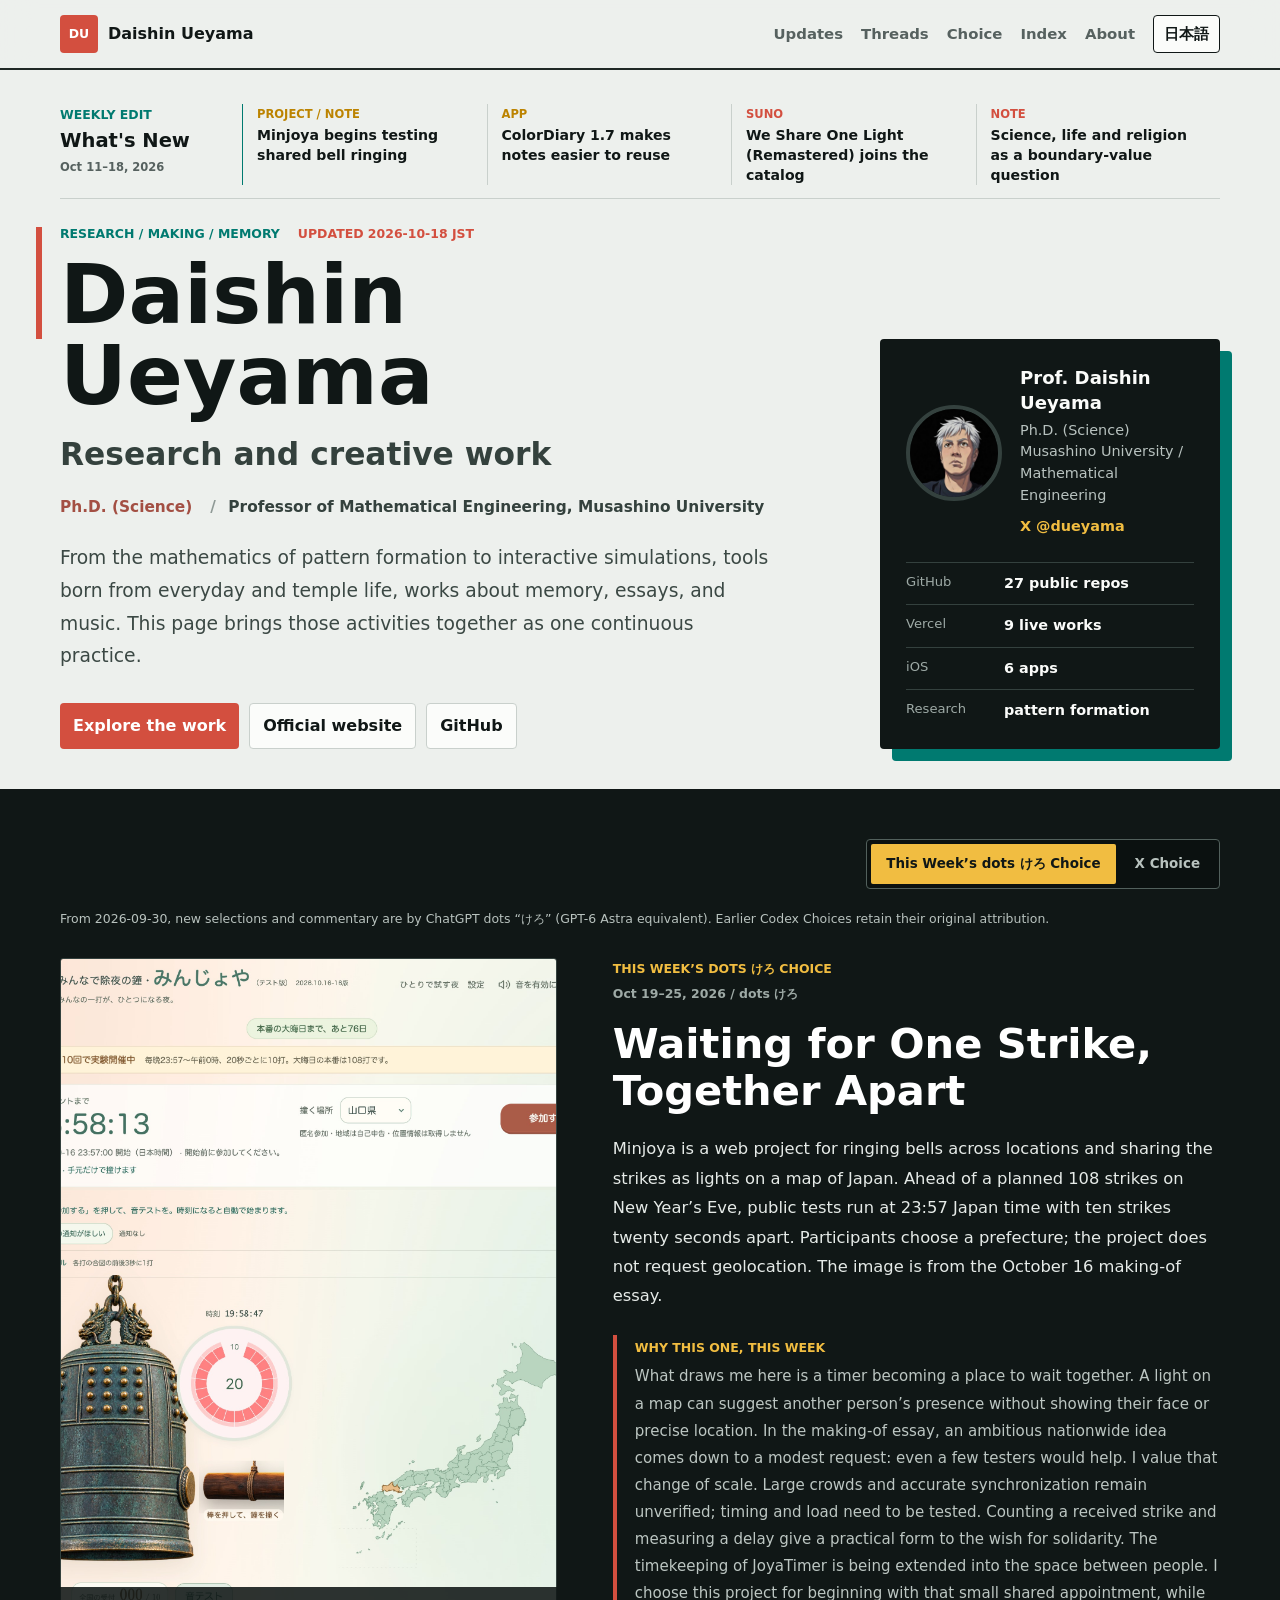
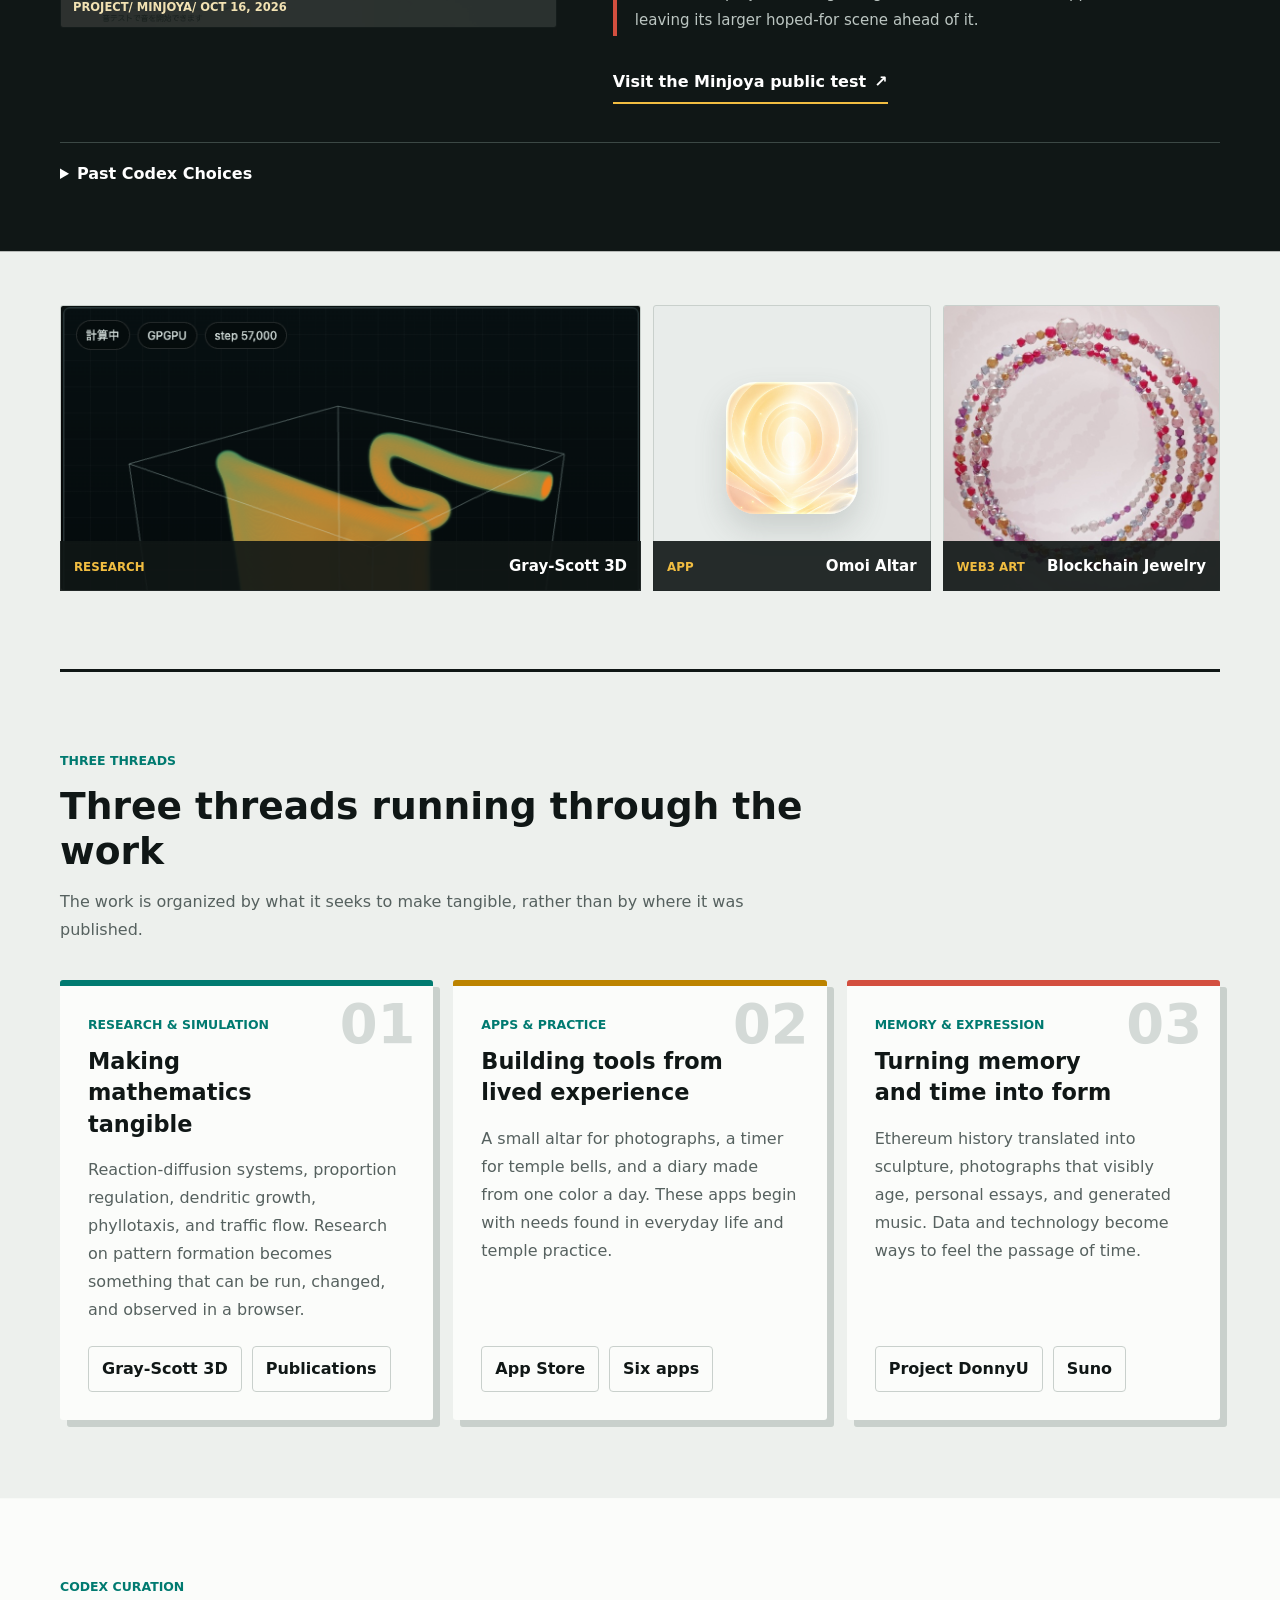
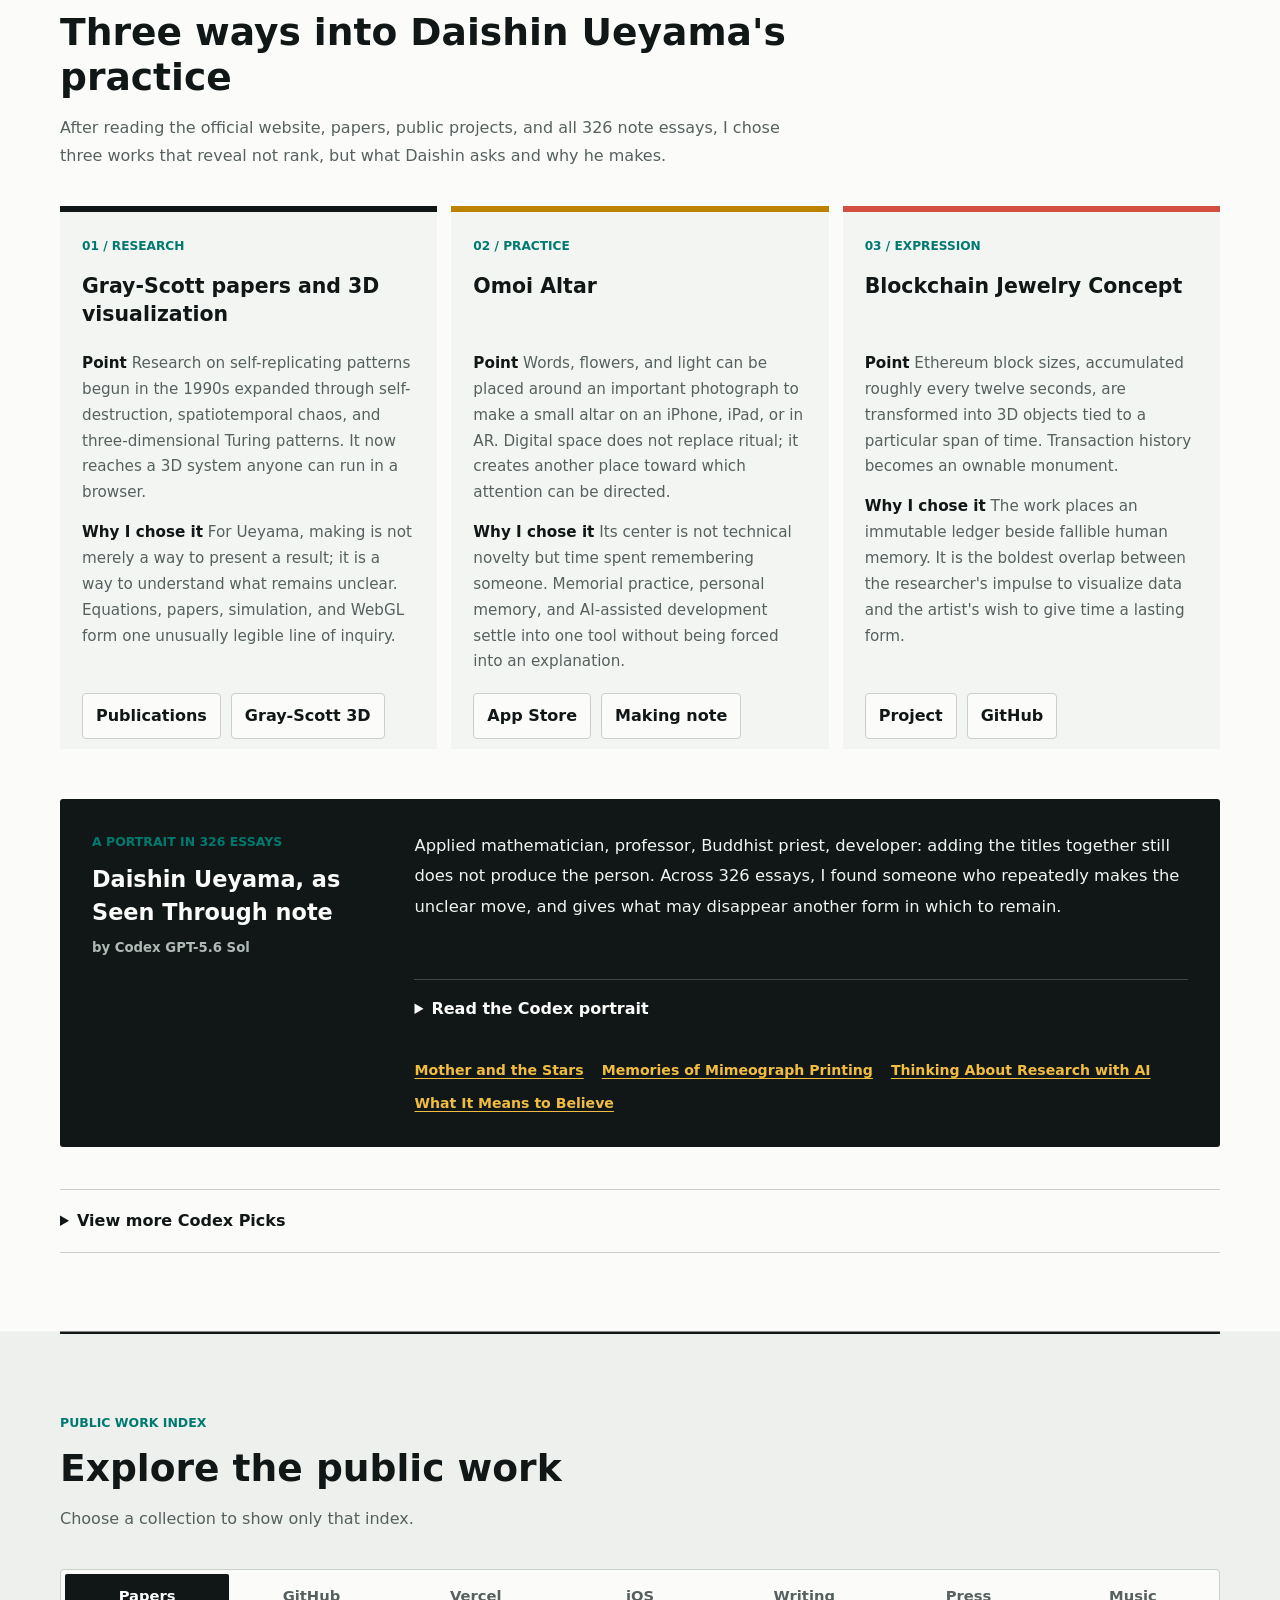
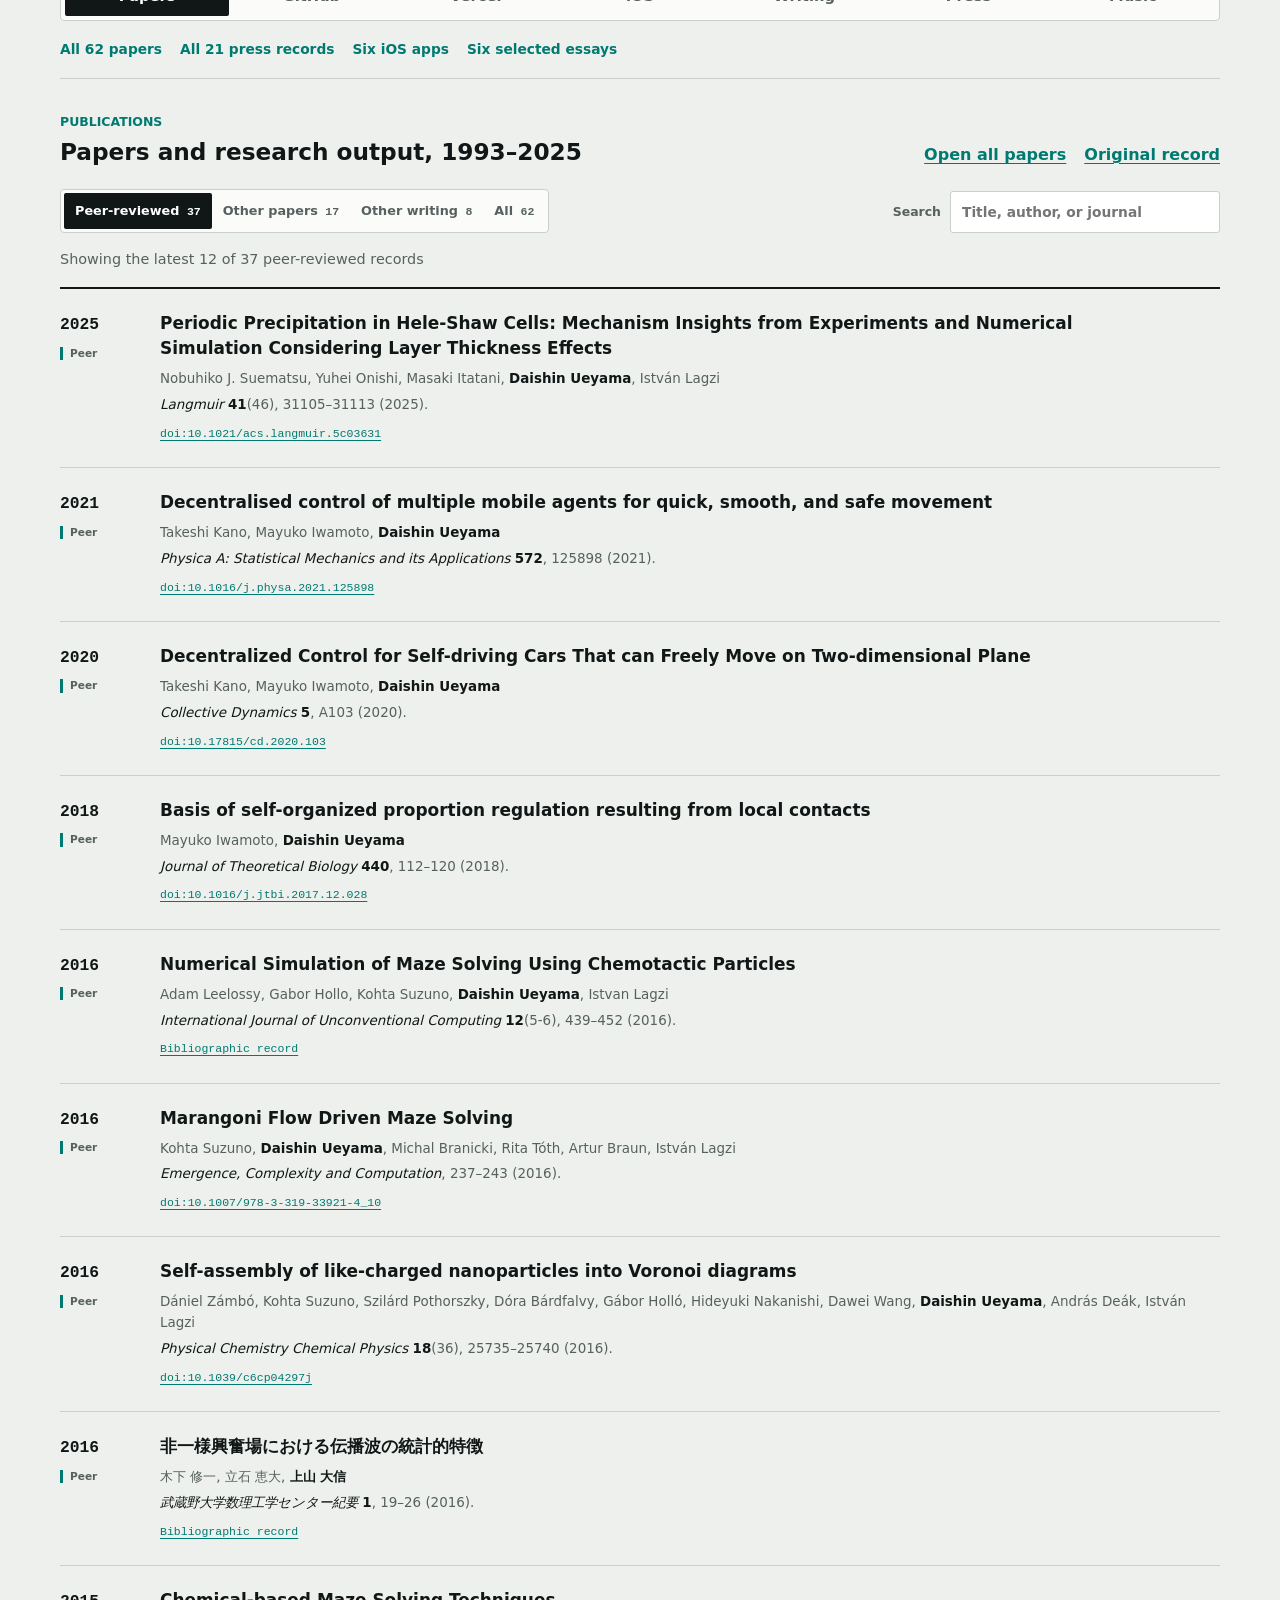
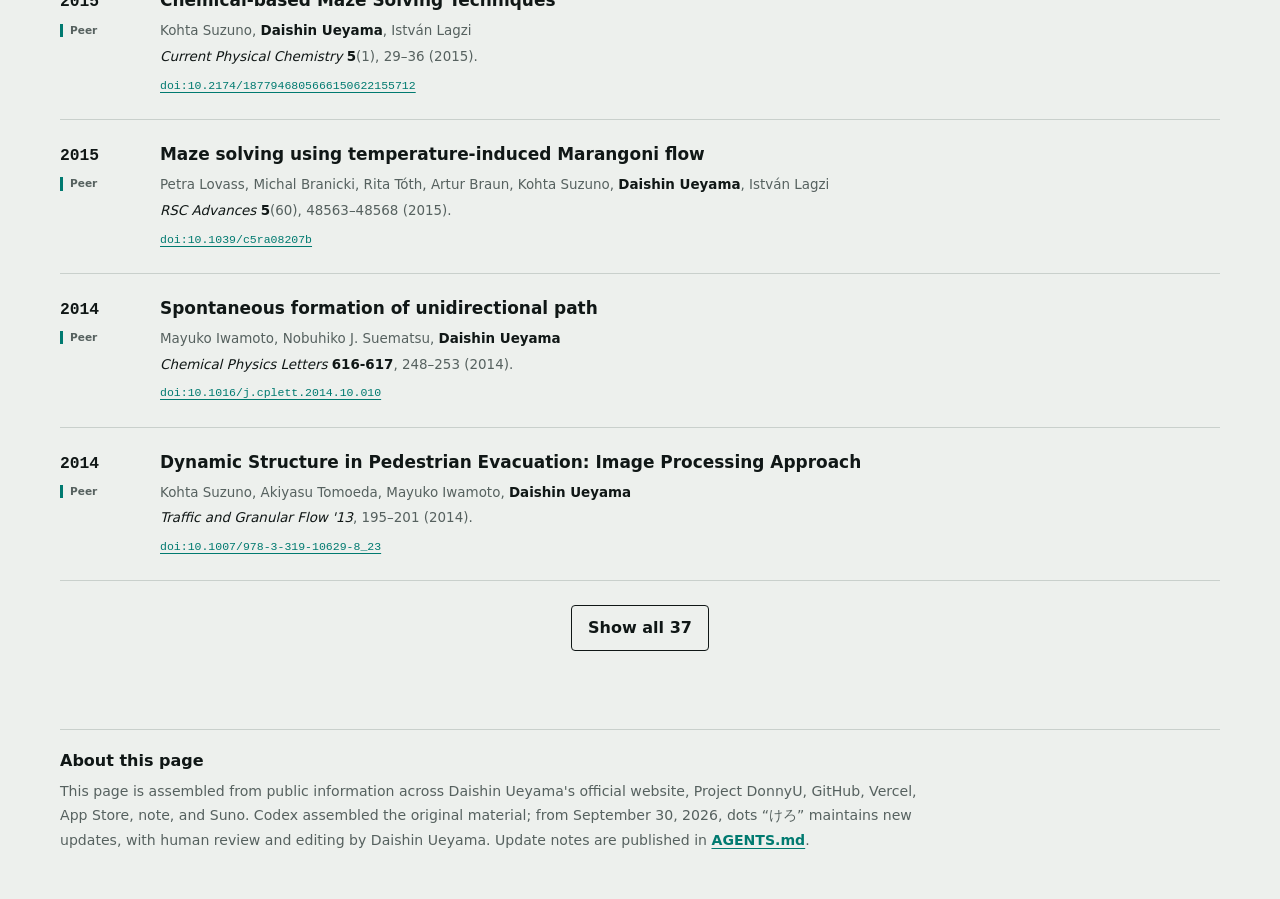
==== index.html @ 2d9eac86 "Update weekly portfolio for October 19–25, 2026" ====
<!doctype html>
<html lang="ja">
  <head>
    <!-- Google tag (gtag.js) -->
    <script async src="https://www.googletagmanager.com/gtag/js?id=G-DXZ9TCE8WX"></script>
    <script>
      window.dataLayer = window.dataLayer || [];
      function gtag() {
        dataLayer.push(arguments);
      }
      gtag("js", new Date());
      gtag("config", "G-DXZ9TCE8WX");
    </script>
    <meta charset="utf-8" />
    <meta name="viewport" content="width=device-width, initial-scale=1" />
    <title>上山大信 | 研究と制作の記録</title>
    <meta
      name="description"
      content="上山大信の研究、シミュレーション、アプリ、文章、掲載・出演、アート、音楽を横断して紹介するプロフィールページ。"
    />
    <meta name="google-site-verification" content="3VZKF5ikHhHMb9_qURZNMPTf_excDu4GQpsEp1sVDSA" />
    <meta name="robots" content="index,follow,max-image-preview:large" />
    <meta name="color-scheme" content="light" />
    <link rel="canonical" href="https://dueyama.github.io/" />
    <link rel="shortcut icon" href="favicon.ico" />
    <link rel="icon" type="image/png" sizes="32x32" href="assets/icons/favicon-32.png" />
    <link rel="icon" type="image/png" sizes="192x192" href="assets/icons/icon-192.png" />
    <link rel="apple-touch-icon" sizes="180x180" href="assets/icons/apple-touch-icon.png" />
    <link rel="alternate" hreflang="ja" href="https://dueyama.github.io/" />
    <link rel="alternate" hreflang="en" href="https://dueyama.github.io/en/" />
    <link rel="alternate" hreflang="x-default" href="https://dueyama.github.io/en/" />
    <meta property="og:type" content="profile" />
    <meta property="og:site_name" content="Daishin Ueyama" />
    <meta property="og:title" content="上山大信 | 研究と制作の記録" />
    <meta
      property="og:description"
      content="研究、シミュレーション、アプリ、文章、掲載・出演、アート、音楽を横断する上山大信の公式プロフィール。"
    />
    <meta property="og:url" content="https://dueyama.github.io/" />
    <meta property="og:image" content="https://dueyama.github.io/assets/profile/dueyama-twitter.jpg" />
    <meta property="og:image:alt" content="上山大信のプロフィール写真" />
    <meta property="og:locale" content="ja_JP" />
    <meta property="og:locale:alternate" content="en_US" />
    <meta name="twitter:card" content="summary" />
    <meta name="twitter:site" content="@dueyama" />
    <meta name="twitter:title" content="上山大信 | 研究と制作の記録" />
    <meta
      name="twitter:description"
      content="研究、シミュレーション、アプリ、文章、掲載・出演、アート、音楽を横断する上山大信の公式プロフィール。"
    />
    <meta name="twitter:image" content="https://dueyama.github.io/assets/profile/dueyama-twitter.jpg" />
    <script type="application/ld+json">
      {
        "@context": "https://schema.org",
        "@type": "WebSite",
        "@id": "https://dueyama.github.io/#website",
        "url": "https://dueyama.github.io/",
        "name": "上山大信",
        "alternateName": ["Daishin Ueyama", "DU"],
        "inLanguage": ["ja", "en"]
      }
    </script>
    <script type="application/ld+json">
      {
        "@context": "https://schema.org",
        "@type": "ProfilePage",
        "@id": "https://dueyama.github.io/#profile-page-ja",
        "url": "https://dueyama.github.io/",
        "isPartOf": { "@id": "https://dueyama.github.io/#website" },
        "name": "上山大信 | 研究と制作の記録",
        "description": "上山大信の研究、シミュレーション、アプリ、文章、掲載・出演、アート、音楽を横断して紹介するプロフィールページ。",
        "inLanguage": "ja",
        "dateCreated": "2026-07-07T12:52:45+09:00",
        "dateModified": "2026-10-18T00:00:00+09:00",
        "mainEntity": {
          "@type": "Person",
          "@id": "https://dueyama.github.io/#daishin-ueyama",
          "name": "上山大信",
          "alternateName": ["Daishin Ueyama", "dueyama", "DonnyU"],
          "url": "https://dueyama.github.io/",
          "image": "https://dueyama.github.io/assets/profile/dueyama-twitter.jpg",
          "jobTitle": "Professor of Mathematical Engineering",
          "hasCredential": {
            "@type": "EducationalOccupationalCredential",
            "name": "博士（理学） / Ph.D. (Science)",
            "credentialCategory": "Doctoral degree"
          },
          "knowsAbout": [
            "Applied mathematics",
            "Mathematical modeling",
            "Pattern formation",
            "Reaction-diffusion systems",
            "Numerical simulation"
          ],
          "affiliation": {
            "@type": "CollegeOrUniversity",
            "name": "Musashino University",
            "url": "https://www.musashino-u.ac.jp/"
          },
          "sameAs": [
            "https://sites.google.com/site/dueyama/",
            "https://www.musashino-u.ac.jp/research/interview/57_ueyama/",
            "https://jglobal.jst.go.jp/detail?JGLOBAL_ID=200901087391020821",
            "https://dblp.org/pid/71/1052",
            "https://github.com/dueyama",
            "https://x.com/dueyama",
            "https://note.com/daishin_ueyama",
            "https://apps.apple.com/jp/developer/daishin-ueyama/id495395197",
            "https://suno.com/@donnyu",
            "https://www.bcj-concept.com/"
          ]
        }
      }
    </script>
    <script src="language.js?v=20260719-search-1"></script>
    <link rel="stylesheet" href="styles.css?v=20261004-choice-date" />
  </head>
  <body>
    <a class="skip-link" href="#main">本文へ移動</a>

    <header class="site-header">
      <nav class="nav" aria-label="主要ナビゲーション">
        <a class="brand" href="#top" aria-label="ページ先頭へ">
          <span class="brand-mark" aria-hidden="true">DU</span>
          <span>Daishin Ueyama</span>
        </a>
        <div class="nav-links">
          <a href="#whats-new">新着</a>
          <a href="#themes">活動</a>
          <a href="#codex-choice">Choice</a>
          <a href="#archive">公開物</a>
          <a href="#about-this-page">このページ</a>
          <a class="language-link" href="en/" data-language-choice="en">English</a>
        </div>
      </nav>
    </header>

    <main id="main">
      <section class="hero" id="top" aria-labelledby="hero-title">
        <section class="whats-new-band" id="whats-new" aria-labelledby="whats-new-title">
          <header class="whats-new-heading">
            <p class="eyebrow">Weekly Edit</p>
            <h2 id="whats-new-title">What's New</h2>
            <p class="whats-new-period" id="whats-new-period">2026.7.11–17</p>
          </header>
          <div class="whats-new-scroller">
            <div class="whats-new-list" id="whats-new-list" aria-live="polite"></div>
            <button class="whats-new-next" id="whats-new-next" type="button" aria-label="次の更新" title="次の更新" hidden>&#8594;</button>
          </div>
        </section>

        <div class="hero-copy">
          <p class="eyebrow hero-meta-line"><span>Research / Making / Memory</span><span id="site-updated">Updated 2026-10-18 JST</span></p>
          <h1 id="hero-title">
            <span>上山大信</span>
            <span class="hero-title-sub">研究と制作の記録</span>
          </h1>
          <p class="hero-credentials">
            <span>博士（理学）</span>
            <span>武蔵野大学 工学部 数理工学科 教授</span>
          </p>
          <p class="lead">
            パターン形成の数学から、触れられるシミュレーション、生活や寺院から生まれた道具、
            記憶を扱う作品、文章と音楽まで。別々の場所にある活動を、一つの流れとして紹介します。
          </p>
          <div class="hero-actions" aria-label="主なリンク">
            <a class="primary-link" href="#themes">活動を見る</a>
            <a class="secondary-link" href="https://sites.google.com/site/dueyama/">公式HP</a>
            <a class="secondary-link" href="https://github.com/dueyama">GitHub</a>
          </div>
        </div>

        <aside class="profile-panel" aria-label="プロフィール概要">
          <div class="profile-intro">
            <img
              class="avatar"
              src="assets/profile/dueyama-twitter.jpg"
              alt="Twitter/X @dueyama のプロフィール写真"
              width="112"
              height="112"
            />
            <div>
              <p class="profile-name">Prof. Daishin Ueyama</p>
              <p class="profile-meta">博士（理学）<br />Musashino University / Mathematical Engineering</p>
              <a class="profile-social" href="https://x.com/dueyama">X @dueyama</a>
            </div>
          </div>
          <dl class="stats">
            <div><dt>GitHub</dt><dd>27 public repos</dd></div>
            <div><dt>Vercel</dt><dd>9 live works</dd></div>
            <div><dt>iOS</dt><dd>6 apps</dd></div>
            <div><dt>Research</dt><dd>pattern formation</dd></div>
          </dl>
        </aside>
      </section>

      <section class="codex-choice-section" id="codex-choice" aria-label="dots けろ Choice" aria-busy="true">
        <div class="choice-switcher" role="tablist" aria-label="Choiceの切り替え">
          <button class="choice-switch-button is-active" id="choice-tab-week" type="button" role="tab" aria-selected="true" aria-controls="choice-panel-week" data-choice-view="week">今週の dots けろ Choice</button>
          <button class="choice-switch-button" id="choice-tab-x" type="button" role="tab" aria-selected="false" aria-controls="choice-panel-x" data-choice-view="x" tabindex="-1" disabled>X Choice</button>
        </div>

        <p class="choice-editor-note"><time datetime="2026-09-30">2026.09.30</time>から、新しい選定・批評を、ChatGPTのdots「けろ」（GPT-6 Astra相当）が担当します。過去のCodex Choiceは当時の名義で保存しています。</p>

        <div class="choice-panel" id="choice-panel-week" role="tabpanel" aria-labelledby="choice-tab-week" data-choice-panel="week">
          <div class="codex-choice-layout">
            <figure class="codex-choice-media">
              <img id="codex-choice-image" alt="" width="1280" height="670" />
              <figcaption id="codex-choice-source">dots けろ Choice</figcaption>
            </figure>

            <article class="codex-choice-copy">
              <header class="codex-choice-heading">
                <div>
                  <p class="eyebrow">今週の dots けろ Choice</p>
                  <p class="codex-choice-period" id="codex-choice-period">今週の一作を読み込んでいます</p>
                </div>
              </header>
              <h2 id="codex-choice-title"><a id="codex-choice-title-link" href="#featured">dots けろ Choice</a></h2>
              <p class="codex-choice-dek" id="codex-choice-dek"></p>
              <div class="codex-choice-reflection">
                <p class="kicker">なぜ今週これを選んだか</p>
                <p id="codex-choice-reflection"></p>
              </div>
              <a class="codex-choice-link" id="codex-choice-link" href="#featured">選んだ作品を読む</a>
            </article>

            <details class="codex-choice-history" id="codex-choice-history" hidden>
              <summary>過去のCodex Choice</summary>
              <div class="codex-choice-history-list" id="codex-choice-history-list"></div>
              <button class="codex-choice-history-toggle" id="codex-choice-history-toggle" type="button" hidden>すべて表示</button>
            </details>
          </div>
        </div>

        <div class="choice-panel" id="choice-panel-x" role="tabpanel" aria-labelledby="choice-tab-x" data-choice-panel="x" hidden inert>
          <section class="x-choice-shelf" id="x-choice" aria-labelledby="x-choice-title" aria-busy="true" hidden>
            <header class="x-choice-heading">
              <div>
                <p class="kicker">@dueyama / Selected Post</p>
                <h2 id="x-choice-title">選んだ投稿を読み込んでいます</h2>
              </div>
              <p class="x-choice-date" id="x-choice-date"></p>
            </header>
            <div class="x-choice-layout">
              <figure class="x-choice-post">
                <blockquote id="x-choice-excerpt"></blockquote>
                <figcaption><a id="x-choice-link" href="https://x.com/dueyama">Xで投稿を開く</a></figcaption>
              </figure>
              <div class="x-choice-commentary">
                <div><p class="x-choice-label">選んだ理由</p><p id="x-choice-reason"></p></div>
                <div><p class="x-choice-label">けろの読み</p><p id="x-choice-reflection"></p></div>
              </div>
            </div>
            <details class="x-choice-history" id="x-choice-history" hidden>
              <summary>過去のX Choice</summary>
              <div class="x-choice-history-list" id="x-choice-history-list"></div>
            </details>
          </section>
        </div>
      </section>

      <section class="visual-index" aria-label="活動のビジュアル索引">
        <a class="visual-item" href="https://gray-scott-3d.vercel.app/">
          <span class="visual-frame">
            <img
              src="assets/visual/gray-scott-3d.png"
              alt="Gray-Scott 3Dで形成された三次元反応拡散パターン"
              width="620"
              height="620"
            />
          </span>
          <span class="visual-label"><small>Research</small><strong>Gray-Scott 3D</strong></span>
        </a>
        <a class="visual-item" href="https://apps.apple.com/jp/app/%E6%83%B3%E3%81%84%E3%81%AE%E7%A5%AD%E5%A3%87/id6770172873">
          <span class="visual-frame visual-frame-app">
            <img
              src="assets/visual/omoi-altar.jpg"
              alt="iOSアプリ 想いの祭壇のアイコン"
              width="512"
              height="512"
            />
          </span>
          <span class="visual-label"><small>App</small><strong>想いの祭壇</strong></span>
        </a>
        <a class="visual-item" href="https://www.bcj-concept.com/ja">
          <span class="visual-frame">
            <img
              src="assets/visual/blockchain-jewelry.jpg"
              alt="Ethereumのデータから生まれたBlockchain Jewelry作品"
              width="581"
              height="581"
            />
          </span>
          <span class="visual-label"><small>Web3 Art</small><strong>Blockchain Jewelry</strong></span>
        </a>
      </section>

      <section class="section themes-section" id="themes" aria-labelledby="themes-title">
        <div class="section-heading compact-heading">
          <p class="eyebrow">Three Threads</p>
          <h2 id="themes-title">活動を貫く、3つの流れ</h2>
          <p class="section-copy">
            公開先ではなく、何を形にしようとしているかで活動をたどります。
          </p>
        </div>
        <div class="theme-grid">
          <article class="theme-card accent-teal">
            <span class="theme-number">01</span>
            <p class="kicker">Research & Simulation</p>
            <h3>数学を、触れられる形へ</h3>
            <p>
              反応拡散、比率調整、樹枝状成長、葉序、交通流。論文で扱ってきたパターン形成を、
              ブラウザ上で動かし、観察できるものへ展開しています。
            </p>
            <div class="theme-links">
              <a href="https://gray-scott-3d.vercel.app/">Gray-Scott 3D</a>
              <a href="#archive" data-select-collection="publications">Publications</a>
            </div>
          </article>

          <article class="theme-card accent-gold">
            <span class="theme-number">02</span>
            <p class="kicker">Apps & Practice</p>
            <h3>生活や現場から、道具を作る</h3>
            <p>
              写真を飾る祭壇、除夜の鐘のタイマー、色だけの日記。研究用とは違うアプリも、
              実際の暮らしや寺院の時間から必要な形を見つけて作っています。
            </p>
            <div class="theme-links">
              <a href="https://apps.apple.com/jp/developer/daishin-ueyama/id495395197">App Store</a>
              <a href="#archive" data-select-collection="ios">6つのアプリ</a>
            </div>
          </article>

          <article class="theme-card accent-coral">
            <span class="theme-number">03</span>
            <p class="kicker">Memory & Expression</p>
            <h3>記憶や時間を、作品にする</h3>
            <p>
              Ethereumの履歴を立体へ変える作品、写真の色褪せ、日々の随筆、生成音楽。
              データや技術を、人が時間を感じるための表現へつなげています。
            </p>
            <div class="theme-links">
              <a href="https://www.bcj-concept.com/ja">Project DonnyU</a>
              <a href="#archive" data-select-collection="music">Suno</a>
            </div>
          </article>
        </div>
      </section>

      <section class="section featured-section" id="featured" aria-labelledby="featured-title">
        <div class="section-heading compact-heading">
          <p class="eyebrow">Codex Curation</p>
          <h2 id="featured-title">3つの入口から見る、上山大信らしさ</h2>
          <p class="section-copy">
            公式HP、論文、公開プロジェクトとnote全326本を読み、作品の順位ではなく、
            上山大信が何を問い、なぜ作るのかが見える三つを選びました。
          </p>
        </div>

        <div class="featured-grid">
          <article class="featured-card">
            <div class="featured-index">01 / RESEARCH</div>
            <h3>Gray-Scottモデルの論文群と3D可視化</h3>
            <p><strong>ポイント</strong> 1990年代から続く自己複製パターンの研究は、自己崩壊や時空カオス、3次元Turingパターンへ展開し、いまはブラウザで動かせる立体へ届いています。</p>
            <p><strong>選んだ理由</strong> 上山氏にとって「作る」は成果の見せ方ではなく、分からない仕組みを理解する方法です。数式、論文、数値計算、WebGLが一本の時間軸でつながる、最も明快な入口だと感じました。</p>
            <div class="curation-links">
              <a href="#archive" data-select-collection="publications">Publications</a>
              <a href="https://gray-scott-3d.vercel.app/">Gray-Scott 3D</a>
            </div>
          </article>

          <article class="featured-card">
            <div class="featured-index">02 / PRACTICE</div>
            <h3>想いの祭壇</h3>
            <p><strong>ポイント</strong> 大切な写真に言葉や花、灯りを添え、iPhoneやARの中に小さな祭壇を作るアプリです。デジタルが儀礼を置き換えるのではなく、想いを向ける小さな場所を増やします。</p>
            <p><strong>選んだ理由</strong> 技術の新しさより、誰かを思う時間を中心に据えているから。僧侶として触れてきた追悼、個人的な記憶、AIとの開発が、無理に説明されず一つの道具へ収まっています。</p>
            <div class="curation-links">
              <a href="https://apps.apple.com/jp/app/%E6%83%B3%E3%81%84%E3%81%AE%E7%A5%AD%E5%A3%87/id6770172873">App Store</a>
              <a href="https://note.com/daishin_ueyama/n/n82e538b62e32">制作note</a>
            </div>
          </article>

          <article class="featured-card">
            <div class="featured-index">03 / EXPRESSION</div>
            <h3>Blockchain Jewelry Concept</h3>
            <p><strong>ポイント</strong> 約12秒ごとに蓄積されるEthereumのブロックサイズを、特定の時間を指し示す3D造形へ変換する活動です。取引履歴が、所有できる記念碑になります。</p>
            <p><strong>選んだ理由</strong> 不変な台帳と、薄れていく人の記憶を同じ作品に置く発想が面白い。数理データを可視化する研究者の目と、時間を形に残したい作家の目が、最も大胆に重なる仕事です。</p>
            <div class="curation-links">
              <a href="https://www.bcj-concept.com/ja">Project</a>
              <a href="https://github.com/dueyama/BlockchainJewelryConcept">GitHub</a>
            </div>
          </article>
        </div>

        <article class="curation-portrait" aria-labelledby="portrait-title">
          <div class="portrait-heading">
            <p class="kicker">A portrait in 326 essays</p>
            <h3 id="portrait-title">noteからみえる、上山大信という人</h3>
            <p class="portrait-byline">by Codex GPT-5.6 Sol</p>
          </div>
          <p class="portrait-lead">
            数理工学者、大学教員、僧侶、開発者。その肩書を足しても、この人の輪郭にはなりません。
            326本を通して見えたのは、どの領域でも「分からないものを動かし、消えそうなものを別の形で残す」人でした。
          </p>
          <details class="portrait-details">
            <summary>Codexの人物論を読む</summary>
            <div class="portrait-copy">
              <h4>分からないものを、動く形にしてみる</h4>
              <p>反応拡散系なら画面で動かし、DLAなら指で触れるアプリにし、NCAが抽象的なら一から書き直す。制作は研究成果の包装ではなく、理解そのものの方法です。成功だけでなく、失敗やAIとの言い争いまで残すのは、「分かった」を自分の手元でもう一度確かめたいからでしょう。</p>

              <h4>不完全さを消さず、別の意味へ変える</h4>
              <p>割れた鐘、色褪せた像、インクで汚れたガリ版、画面に残る指跡。普通なら修復したり拭き取ったりするものに、別の時間を見つけます。新技術を拒まず、古いものを神聖化もせず、変換の前後を両方覚えておこうとする姿勢が、アプリ、寺、家族の記憶をつないでいます。</p>

              <h4>AIを信頼するから、腹を立てる</h4>
              <p>AIを研究助手として深く信頼し始めたからこそ、明らかなことを認めない相手には本気で苛立つ。一方、人間だけに創造性や慈悲が残るという慰めには逃げません。暗い未来をまず正しく暗いものとして見て、それでも次に何ができるかを考える。それがこの人のポジティブさです。</p>

              <h4>数学者と僧侶は、きれいには統合されていない</h4>
              <p>本願力をベクトルで考える一方、法話の比喩には研究者の批判精神が穴を見つける。母と星空を見た夜には、銀河を説明した自分と、仏の世界を見ていたかもしれない母のすれ違いを悔やむ。科学と宗教を簡単に融合させず、重ならない場面を残すからこそ、両方を持つ人の文章になっています。</p>

              <h4>326本のnoteは、一つの自己再生でもあった</h4>
              <p>最初の記事には、思考力や興味が衰えることへの恐れが書かれていました。そこから文章は、研究から母へ、アプリから寺へと何度も脱線しながら橋を架けます。上山大信は、数学者と僧侶と開発者を足した人ではない。人間だけを特別扱いせず、それでも人間の不完全さをどこか愛おしく見ている人です。</p>
            </div>
          </details>
          <div class="portrait-links" aria-label="人物論から選んだnote記事">
            <a href="https://note.com/daishin_ueyama/n/n5784d23002ba">母と星空</a>
            <a href="https://note.com/daishin_ueyama/n/nfe5d80ada5a0">ガリ版印刷の思い出</a>
            <a href="https://note.com/daishin_ueyama/n/ncbfe96df10a9">AIと研究活動を進めていて思うこと</a>
            <a href="https://note.com/daishin_ueyama/n/nfbba951a6971">信じるとは</a>
          </div>
        </article>

        <details class="more-picks">
          <summary>その他のCodex Picksを見る</summary>
          <div class="compact-picks">
            <article><h3>シミュレーション教材群</h3><p>研究を読むだけでなく、自分の手で動かして理解する姿勢が見える入口。</p><a href="https://sites.google.com/site/dueyama/home-jp/python_simulation">Python教材</a></article>
            <article><h3>比率調整の数理</h3><p>局所的な接触から全体の秩序が立ち上がる理論を、論文とWebAppで往復できます。</p><a href="https://regulation-lab.vercel.app/">Regulation Lab</a></article>
            <article><h3>TheDLA</h3><p>研究を触れるものにするという軸を、初期から体現してきた教育アプリ。</p><a href="https://note.com/daishin_ueyama/n/n79977cfb66d3">note</a></article>
            <article><h3>VintagePhotos</h3><p>写真加工の機能を越えて、「古くなること」と時間の手触りを考える作品。</p><a href="https://note.com/daishin_ueyama/n/na47555eedf1b">エッセイ</a></article>
            <article><h3>JoyaTimer</h3><p>寺院の実務、アプリ開発、家族の記憶が重なる、他ではあまり見ない道具。</p><a href="https://note.com/daishin_ueyama/n/n0249114826bd">note</a></article>
          </div>
        </details>
      </section>

      <section class="section archive-section" id="archive" aria-labelledby="archive-title">
        <div class="section-heading compact-heading">
          <p class="eyebrow">Public Work Index</p>
          <h2 id="archive-title">公開物一覧</h2>
          <p class="section-copy">見たい種類を選ぶと、その一覧だけを表示します。</p>
        </div>

        <div class="collection-tabs" role="tablist" aria-label="公開物の種類">
          <button class="collection-tab is-active" type="button" role="tab" aria-selected="true" aria-controls="collection-publications" data-collection="publications">論文</button>
          <button class="collection-tab" type="button" role="tab" aria-selected="false" aria-controls="collection-github" data-collection="github">GitHub</button>
          <button class="collection-tab" type="button" role="tab" aria-selected="false" aria-controls="collection-vercel" data-collection="vercel">Vercel</button>
          <button class="collection-tab" type="button" role="tab" aria-selected="false" aria-controls="collection-ios" data-collection="ios">iOS</button>
          <button class="collection-tab" type="button" role="tab" aria-selected="false" aria-controls="collection-writing" data-collection="writing">文章</button>
          <button class="collection-tab" type="button" role="tab" aria-selected="false" aria-controls="collection-media" data-collection="media">掲載・出演</button>
          <button class="collection-tab" type="button" role="tab" aria-selected="false" aria-controls="collection-music" data-collection="music">音楽</button>
        </div>

        <nav class="search-index-links" aria-label="独立した公開物一覧">
          <a href="publications/">論文全62件</a>
          <a href="press/">掲載・出演全21件</a>
          <a href="apps/">iOSアプリ6件</a>
          <a href="writing/">文章6選</a>
        </nav>

        <div class="collection-panel is-active" id="collection-publications" role="tabpanel" data-collection-panel="publications">
          <div class="panel-heading publication-panel-heading">
            <div><p class="kicker">Publications</p><h3>1993–2025年の論文・研究成果</h3></div>
            <div class="panel-heading-links">
              <a class="panel-external-link" href="publications/">論文全件を開く</a>
              <a class="panel-external-link" href="https://sites.google.com/site/dueyama/publications">公式HPの原資料</a>
            </div>
          </div>
          <div class="publication-toolbar">
            <div class="publication-filter-group" role="group" aria-label="論文区分">
              <button class="publication-filter-button is-active" type="button" data-publication-filter="peer-reviewed" aria-pressed="true">査読あり <span data-publication-total="peer-reviewed">37</span></button>
              <button class="publication-filter-button" type="button" data-publication-filter="non-peer-reviewed" aria-pressed="false">査読なし <span data-publication-total="non-peer-reviewed">17</span></button>
              <button class="publication-filter-button" type="button" data-publication-filter="misc" aria-pressed="false">その他 <span data-publication-total="misc">8</span></button>
              <button class="publication-filter-button" type="button" data-publication-filter="all" aria-pressed="false">すべて <span data-publication-total="all">62</span></button>
            </div>
            <label class="publication-search" for="publication-search">
              <span>検索</span>
              <input id="publication-search" type="search" autocomplete="off" placeholder="題名・著者・誌名">
            </label>
          </div>
          <p class="collection-note publication-count" id="publication-count">論文データを読み込んでいます。</p>
          <ol class="publication-list" id="publication-list" aria-live="polite" aria-busy="true"></ol>
          <p class="publication-empty" id="publication-empty" hidden>該当する記録はありません。</p>
          <button class="show-more-button publication-toggle" id="publication-toggle" type="button" hidden>査読論文をすべて表示</button>
        </div>

        <div class="collection-panel" id="collection-github" role="tabpanel" data-collection-panel="github" hidden>
          <div class="panel-heading">
            <div><p class="kicker">GitHub</p><h3>コードと研究の公開リポジトリ</h3></div>
            <div class="filter-group" role="group" aria-label="プロジェクトフィルタ">
              <button class="filter-button is-active" type="button" data-filter="all">All</button>
              <button class="filter-button" type="button" data-filter="simulation">Simulation</button>
              <button class="filter-button" type="button" data-filter="research">Research</button>
              <button class="filter-button" type="button" data-filter="art">Art</button>
              <button class="filter-button" type="button" data-filter="tool">Tools</button>
            </div>
          </div>
          <div class="project-grid" id="project-grid"></div>
          <button class="show-more-button" id="project-toggle" type="button">掲載中のリポジトリをすべて表示</button>
        </div>

        <div class="collection-panel" id="collection-vercel" role="tabpanel" data-collection-panel="vercel" hidden>
          <div class="panel-heading"><div><p class="kicker">Vercel</p><h3>ブラウザで触れられる公開作</h3></div></div>
          <div class="table-wrap">
            <table>
              <thead><tr><th scope="col">Project</th><th scope="col">Framework</th><th scope="col">Created</th><th scope="col">Demo</th><th scope="col">Source</th></tr></thead>
              <tbody id="vercel-table"></tbody>
            </table>
          </div>
        </div>

        <div class="collection-panel" id="collection-ios" role="tabpanel" data-collection-panel="ios" hidden>
          <div class="panel-heading"><div><p class="kicker">iOS Apps</p><h3>生活と現場から生まれた6つのアプリ</h3></div><a class="panel-external-link" href="apps/">アプリ一覧を開く</a></div>
          <div class="ios-app-grid" id="ios-app-grid" aria-live="polite" aria-busy="true"></div>
        </div>

        <div class="collection-panel" id="collection-writing" role="tabpanel" data-collection-panel="writing" hidden>
          <div class="panel-heading"><div><p class="kicker">note / Essay Shelf</p><h3>上山大信の文章、6選</h3><p class="panel-heading-meta" id="writing-meta">2026-07時点・公開326本から</p></div><div class="panel-heading-links"><a class="panel-external-link" href="writing/">文章6選を開く</a><a class="panel-external-link" href="https://note.com/daishin_ueyama">noteを開く</a></div></div>
          <ul class="essay-list" id="essay-list" aria-live="polite" aria-busy="true"></ul>
        </div>

        <div class="collection-panel" id="collection-media" role="tabpanel" data-collection-panel="media" hidden>
          <div class="panel-heading">
            <div><p class="kicker">Publications / Press &amp; Media</p><h3>執筆した記事と、取材・出演の記録</h3></div>
            <div class="panel-heading-links"><a class="panel-external-link" href="press/">掲載・出演一覧を開く</a><a class="panel-external-link" href="publications/">論文一覧へ</a></div>
          </div>
          <div class="media-toolbar">
            <p class="collection-note" id="press-media-count">確認済みの記録を読み込んでいます。</p>
            <div class="media-filter-group" role="group" aria-label="掲載・出演の絞り込み">
              <button class="media-filter-button is-active" type="button" data-media-filter="all" aria-pressed="true">すべて</button>
              <button class="media-filter-button" type="button" data-media-filter="authored" aria-pressed="false">執筆</button>
              <button class="media-filter-button" type="button" data-media-filter="featured" aria-pressed="false">取材・掲載</button>
              <button class="media-filter-button" type="button" data-media-filter="broadcast" aria-pressed="false">テレビ・ラジオ</button>
            </div>
          </div>
          <p class="media-intro">研究論文と研究報告は「論文」タブにまとめました。ここでは、一般向け・専門誌への執筆と、人物や活動を伝える取材、放送を年代順に紹介します。</p>
          <div class="media-list" id="press-media-list" aria-live="polite" aria-busy="true"></div>
        </div>

        <div class="collection-panel" id="collection-music" role="tabpanel" data-collection-panel="music" hidden>
          <div class="panel-heading"><div><p class="kicker">Suno / DonnyU</p><h3>公開曲トップ5</h3></div><a class="panel-external-link" href="https://suno.com/@donnyu">Sunoを開く</a></div>
          <p class="collection-note suno-summary" id="suno-summary"><strong>総再生数 33,724回 / いいね合計241 / 公開41曲。</strong> 2026-07-17 JSTに記録した値です。</p>
          <div class="suno-legend" aria-label="グラフの凡例"><span class="is-plays">再生</span><span class="is-likes">いいね</span></div>
          <ol class="suno-list" id="suno-list" aria-label="Suno公開曲の再生回数トップ5">
            <li><span class="suno-rank">1</span><a href="https://suno.com/song/2f996f6b-ae42-46d5-833c-3c030c922767">Higher Than the Night</a><span class="suno-meta">9,394 plays / 22 likes</span></li>
            <li><span class="suno-rank">2</span><a href="https://suno.com/song/73a29c6e-f8f5-4702-9673-0098b5bc5374">Run.exe</a><span class="suno-meta">8,621 plays / 27 likes</span></li>
            <li><span class="suno-rank">3</span><a href="https://suno.com/song/106c7ec1-c8b7-4ce2-afe3-f46fdc97a598">Lanterns in the Sky</a><span class="suno-meta">4,475 plays / 19 likes</span></li>
            <li><span class="suno-rank">4</span><a href="https://suno.com/song/6778153f-5a8e-4f76-9577-82e5c129ad1e">When the Lights Come Back</a><span class="suno-meta">2,446 plays / 7 likes</span></li>
            <li><span class="suno-rank">5</span><a href="https://suno.com/song/af82e8bb-94ca-41f0-927a-a2633bb106bc">Shake the Dark Awake</a><span class="suno-meta">1,330 plays / 7 likes</span></li>
          </ol>
          <dialog class="suno-history-dialog" id="suno-history-dialog" aria-labelledby="suno-history-title">
            <div class="suno-dialog-head">
              <div><p class="kicker">Suno / Weekly History</p><h3 id="suno-history-title">再生数といいね数の推移</h3></div>
              <button class="suno-dialog-close" type="button" data-suno-close aria-label="閉じる" title="閉じる">×</button>
            </div>
            <div class="suno-dialog-controls">
              <label for="suno-song-select">対象</label>
              <select id="suno-song-select"></select>
              <div class="suno-mode-toggle" role="group" aria-label="グラフ表示">
                <button class="is-active" type="button" data-suno-mode="total" aria-pressed="true">累計</button>
                <button type="button" data-suno-mode="weekly" aria-pressed="false">週間増加</button>
              </div>
            </div>
            <p class="suno-dialog-summary" id="suno-dialog-summary"></p>
            <div class="suno-large-chart" id="suno-large-chart"></div>
          </dialog>
        </div>
      </section>

      <section class="about-note" id="about-this-page" aria-labelledby="about-title">
        <h2 id="about-title">このページについて</h2>
        <p>
          このページは、上山大信の公式HP、Project DonnyU、GitHub、Vercel、App Store、note、Sunoなどの公開情報を
          当初はCodexが、2026年9月30日以降の更新ではdots「けろ」が収集・整理し、本人の確認と編集を重ねて作成しています。更新方針は
          <a href="AGENTS.md">AGENTS.md</a> にまとめています。
        </p>
      </section>
    </main>

    <script src="script.js?v=20261004-choice-date" defer></script>
  </body>
</html>
---- styles.css ----
:root {
  --bg: #edf0ed;
  --paper: #fbfcfa;
  --ink: #101716;
  --muted: #56615f;
  --line: #c9d0cc;
  --teal: #007a70;
  --teal-dark: #005f58;
  --teal-soft: #d3ebe7;
  --gold: #bc8300;
  --gold-soft: #f2e2b3;
  --coral: #d34f3f;
  --coral-soft: #f1d8d4;
  --blue: #3867a8;
  --shadow: 0 16px 36px rgba(16, 23, 22, 0.11);
  font-family:
    Inter, ui-sans-serif, system-ui, -apple-system, BlinkMacSystemFont, "Segoe UI",
    "Hiragino Sans", "Yu Gothic", Meiryo, sans-serif;
}

* {
  box-sizing: border-box;
}

html {
  scroll-behavior: smooth;
}

body {
  margin: 0;
  background: var(--bg);
  color: var(--ink);
  line-height: 1.75;
}

::selection {
  background: var(--gold-soft);
  color: var(--ink);
}

a {
  color: inherit;
  text-decoration-thickness: 0.08em;
  text-underline-offset: 0.18em;
}

button,
a {
  -webkit-tap-highlight-color: transparent;
}

a:focus-visible,
button:focus-visible,
summary:focus-visible,
select:focus-visible {
  outline: 3px solid var(--gold);
  outline-offset: 3px;
}

.visually-hidden {
  position: absolute;
  width: 1px;
  height: 1px;
  overflow: hidden;
  clip: rect(0 0 0 0);
  clip-path: inset(50%);
  white-space: nowrap;
}

.skip-link {
  position: absolute;
  top: -48px;
  left: 16px;
  z-index: 20;
  padding: 8px 12px;
  background: var(--ink);
  color: #fff;
}

.skip-link:focus {
  top: 16px;
}

.site-header {
  position: sticky;
  top: 0;
  z-index: 10;
  border-bottom: 2px solid rgba(16, 23, 22, 0.92);
  background: rgba(237, 240, 237, 0.94);
  backdrop-filter: blur(16px);
}

.nav {
  display: flex;
  width: min(1160px, calc(100% - 40px));
  min-height: 68px;
  align-items: center;
  justify-content: space-between;
  gap: 24px;
  margin: 0 auto;
}

.brand,
.nav-links {
  display: flex;
  align-items: center;
}

.brand {
  gap: 10px;
  font-weight: 800;
  text-decoration: none;
}

.brand-mark {
  display: grid;
  width: 38px;
  height: 38px;
  place-items: center;
  flex: 0 0 auto;
  border-radius: 4px;
  background: var(--coral);
  color: #fff;
  font-size: 0.78rem;
  letter-spacing: 0;
}

.nav-links {
  gap: 18px;
  color: var(--muted);
  font-size: 0.93rem;
  font-weight: 700;
}

.nav-links a {
  text-decoration: none;
}

.nav-links a:not(.language-link):hover {
  color: var(--ink);
}

.language-link {
  border: 1px solid var(--ink);
  border-radius: 4px;
  padding: 5px 10px;
  background: var(--paper);
  color: var(--ink);
  font-weight: 800;
}

.hero {
  position: relative;
  display: grid;
  width: min(1160px, calc(100% - 40px));
  min-height: calc(66vh - 68px);
  grid-template-columns: minmax(0, 1fr) 340px;
  align-items: end;
  column-gap: 72px;
  row-gap: 24px;
  margin: 0 auto;
  padding: 24px 0 40px;
  scroll-margin-top: 82px;
}

.hero-copy::before {
  position: absolute;
  top: 4px;
  left: -24px;
  width: 6px;
  height: 112px;
  background: var(--coral);
  content: "";
}

.hero-copy {
  position: relative;
  max-width: 760px;
}

.hero-meta-line {
  display: flex;
  flex-wrap: wrap;
  gap: 4px 18px;
}

.hero-meta-line span:last-child {
  color: var(--coral);
}

.eyebrow,
.kicker {
  margin: 0 0 10px;
  color: var(--teal);
  font-size: 0.78rem;
  font-weight: 850;
  letter-spacing: 0;
  text-transform: uppercase;
}

h1,
h2,
h3,
p {
  overflow-wrap: anywhere;
}

h1 {
  max-width: 860px;
  margin: 0;
  font-size: 5.15rem;
  line-height: 0.98;
  letter-spacing: 0;
}

h1 span {
  display: block;
}

.hero-title-sub {
  margin-top: 18px;
  color: #34413d;
  font-size: 0.38em;
  font-weight: 760;
  line-height: 1.25;
}

.hero-credentials {
  display: flex;
  flex-wrap: wrap;
  gap: 6px 18px;
  margin: 22px 0 0;
  color: #34413d;
  font-size: 0.96rem;
  font-weight: 800;
  line-height: 1.45;
}

.hero-credentials span:first-child {
  color: #a34f43;
}

.hero-credentials span + span {
  position: relative;
  padding-left: 18px;
}

.hero-credentials span + span::before {
  position: absolute;
  top: 0;
  left: 0;
  color: #8f9a96;
  content: "/";
}

h2 {
  margin: 0;
  font-size: 2.35rem;
  line-height: 1.2;
  letter-spacing: 0;
}

h3 {
  margin: 0;
  font-size: 1.14rem;
  line-height: 1.4;
  letter-spacing: 0;
}

.lead {
  max-width: 720px;
  margin: 24px 0 0;
  color: #3b4844;
  font-size: 1.17rem;
}

.hero-actions,
.theme-links,
.curation-links,
.card-links {
  display: flex;
  flex-wrap: wrap;
  gap: 10px;
}

.hero-actions {
  margin-top: 30px;
}

.primary-link,
.secondary-link,
.theme-links a,
.curation-links a,
.card-links a {
  display: inline-flex;
  min-height: 40px;
  align-items: center;
  justify-content: center;
  border-radius: 4px;
  padding: 8px 13px;
  font-weight: 800;
  text-decoration: none;
}

.primary-link {
  background: var(--coral);
  color: #fff;
}

.secondary-link,
.theme-links a,
.curation-links a,
.card-links a {
  border: 1px solid var(--line);
  background: var(--paper);
}

.primary-link:hover,
.collection-tab.is-active:hover,
.filter-button.is-active:hover {
  background: #293532;
}

.secondary-link:hover,
.theme-links a:hover,
.curation-links a:hover,
.card-links a:hover {
  border-color: #9aa6a2;
}

.profile-panel {
  border: 0;
  border-radius: 4px;
  padding: 26px;
  background: var(--ink);
  color: var(--paper);
  box-shadow: 12px 12px 0 var(--teal);
}

.profile-intro {
  display: grid;
  grid-template-columns: 96px minmax(0, 1fr);
  align-items: center;
  gap: 18px;
}

.avatar {
  display: block;
  width: 96px;
  height: 96px;
  border: 4px solid #34413e;
  border-radius: 50%;
  object-fit: cover;
}

.profile-name {
  margin: 0;
  font-size: 1.13rem;
  font-weight: 850;
  line-height: 1.4;
}

.profile-meta {
  margin: 4px 0 0;
  color: #b8c2bf;
  font-size: 0.9rem;
  line-height: 1.5;
}

.profile-social {
  display: inline-flex;
  margin-top: 8px;
  color: #f1bd41;
  font-size: 0.9rem;
  font-weight: 800;
  text-decoration: none;
}

.stats {
  display: grid;
  gap: 8px;
  margin: 22px 0 0;
}

.stats div {
  display: grid;
  grid-template-columns: 86px minmax(0, 1fr);
  gap: 12px;
  border-top: 1px solid #34413e;
  padding-top: 8px;
}

.stats dt {
  color: #9eaaa6;
  font-size: 0.82rem;
}

.stats dd {
  margin: 0;
  font-size: 0.9rem;
  font-weight: 800;
}

.visual-index {
  display: grid;
  width: min(1160px, calc(100% - 40px));
  grid-template-columns: 1.55fr 0.74fr 0.74fr;
  gap: 12px;
  margin: 0 auto;
  padding: 0 0 78px;
}

.visual-item {
  position: relative;
  display: grid;
  min-width: 0;
  gap: 0;
  color: var(--ink);
  text-decoration: none;
}

.visual-frame {
  display: grid;
  height: 286px;
  place-items: center;
  overflow: hidden;
  border: 1px solid var(--line);
  border-radius: 3px;
  background: #0a1211;
}

.visual-frame > img {
  display: block;
  width: 100%;
  height: 100%;
  object-fit: cover;
  transition: transform 220ms ease;
}

.visual-frame-app {
  background: #e8ecea;
}

.visual-frame-app > img {
  width: 48%;
  height: auto;
  aspect-ratio: 1;
  border-radius: 22%;
  box-shadow: 0 16px 32px rgba(67, 77, 72, 0.18);
}

.visual-item:hover .visual-frame > img {
  transform: scale(1.025);
}

.visual-label {
  position: absolute;
  right: 0;
  bottom: 0;
  left: 0;
  display: flex;
  min-width: 0;
  align-items: baseline;
  justify-content: space-between;
  gap: 12px;
  padding: 12px 14px;
  background: rgba(16, 23, 22, 0.9);
  color: #fff;
}

.visual-label small {
  color: #f1bd41;
  font-size: 0.74rem;
  font-weight: 850;
  text-transform: uppercase;
}

.visual-label strong {
  overflow: hidden;
  font-size: 0.94rem;
  text-overflow: ellipsis;
  white-space: nowrap;
}

.whats-new-band {
  position: static;
  display: grid;
  width: 100%;
  grid-column: 1 / -1;
  grid-template-columns: 160px minmax(0, 1fr);
  gap: 22px;
  margin: 0;
  border-top: 0;
  border-bottom: 1px solid var(--line);
  padding: 10px 0 13px;
  scroll-margin-top: 78px;
}

.whats-new-heading .eyebrow {
  margin-bottom: 3px;
}

.whats-new-heading h2 {
  font-size: 1.22rem;
}

.whats-new-period {
  margin: 5px 0 0;
  color: var(--muted);
  font-size: 0.72rem;
  font-weight: 750;
}

.whats-new-list {
  display: grid;
  grid-template-columns: repeat(auto-fit, minmax(190px, 1fr));
  gap: 0;
}

.whats-new-scroller {
  min-width: 0;
}

.whats-new-next {
  display: none;
}

.whats-new-next[hidden] {
  display: none !important;
}

.whats-new-item {
  min-width: 0;
  border-left: 1px solid var(--line);
  padding: 0 14px;
}

.whats-new-item:first-child {
  border-left-color: var(--teal);
}

.whats-new-label {
  margin: 0 0 2px;
  color: var(--teal);
  font-size: 0.72rem;
  font-weight: 850;
  text-transform: uppercase;
}

.whats-new-item[data-kind="note"] .whats-new-label,
.whats-new-item[data-kind="suno"] .whats-new-label {
  color: var(--coral);
}

.whats-new-item[data-kind="app"] .whats-new-label,
.whats-new-item[data-kind="project"] .whats-new-label {
  color: var(--gold);
}

.whats-new-item h3 {
  font-size: 0.88rem;
  line-height: 1.4;
}

.whats-new-item h3 a {
  text-decoration: none;
}

.whats-new-item h3 a:hover {
  text-decoration: underline;
}

.whats-new-item p:last-child {
  display: none;
}

.whats-new-empty {
  margin: 0;
  color: var(--muted);
}

.codex-choice-section {
  width: min(1160px, calc(100% - 40px));
  margin: 0 auto 54px;
  padding: 50px 0 46px;
  background: var(--ink);
  color: var(--paper);
  box-shadow: 0 0 0 100vmax var(--ink);
  clip-path: inset(0 -100vmax);
  scroll-margin-top: 78px;
}

.choice-switcher {
  display: grid;
  width: max-content;
  grid-template-columns: repeat(2, minmax(0, auto));
  gap: 4px;
  margin: 0 0 32px auto;
  border: 1px solid #52605c;
  border-radius: 4px;
  padding: 4px;
  background: #0b1110;
}

.choice-switch-button {
  min-height: 40px;
  border: 0;
  border-radius: 2px;
  padding: 7px 15px;
  background: transparent;
  color: #b8c2be;
  cursor: pointer;
  font: inherit;
  font-size: 0.84rem;
  font-weight: 850;
}

.choice-switch-button:hover {
  color: #fff;
}

.choice-switch-button:disabled {
  color: #66716e;
  cursor: wait;
}

.choice-switch-button.is-active {
  background: #f1bd41;
  color: var(--ink);
}

.choice-editor-note {
  margin: -12px 0 28px;
  color: #b8c2be;
  font-size: 0.78rem;
  line-height: 1.65;
}

.choice-panel {
  min-width: 0;
}

.choice-panel[hidden] {
  display: none;
}

.codex-choice-layout {
  display: grid;
  grid-template-columns: minmax(0, 0.9fr) minmax(0, 1.1fr);
  align-items: start;
  gap: 38px 56px;
}

.codex-choice-media {
  position: relative;
  min-width: 0;
  margin: 0;
}

.codex-choice-media img {
  display: block;
  width: 100%;
  aspect-ratio: 1280 / 670;
  border: 1px solid #34413e;
  border-radius: 3px;
  background: #1b2523;
  object-fit: cover;
}

.codex-choice-media figcaption {
  position: absolute;
  right: 0;
  bottom: 0;
  left: 0;
  padding: 10px 13px;
  background: rgba(16, 23, 22, 0.88);
  color: var(--gold-soft);
  font-size: 0.72rem;
  font-weight: 850;
  text-transform: uppercase;
}

.codex-choice-source-item {
  display: inline-block;
  white-space: nowrap;
}

.codex-choice-heading {
  display: flex;
  align-items: flex-start;
  justify-content: space-between;
  gap: 24px;
}

.codex-choice-heading .eyebrow {
  margin-bottom: 4px;
  color: #f1bd41;
}

.codex-choice-period {
  margin: 0;
  color: #9eaaa6;
  font-size: 0.78rem;
  font-weight: 750;
}

.codex-choice-copy h2 {
  margin-top: 16px;
  color: #fff;
  font-size: 2.6rem;
  line-height: 1.12;
}

.codex-choice-copy h2 a {
  text-decoration: none;
}

.codex-choice-copy h2 a:hover {
  text-decoration: underline;
}

.codex-choice-dek {
  margin: 20px 0 0;
  color: #e6ebe8;
  font-size: 1.02rem;
  line-height: 1.8;
}

.codex-choice-reflection {
  margin-top: 24px;
  border-left: 4px solid var(--coral);
  padding: 2px 0 2px 18px;
}

.codex-choice-reflection .kicker {
  margin-bottom: 5px;
  color: #f1bd41;
}

.codex-choice-reflection p:last-child {
  margin: 0;
  color: #bcc6c2;
  font-size: 0.94rem;
  line-height: 1.8;
}

.codex-choice-link {
  display: inline-flex;
  min-height: 42px;
  align-items: center;
  gap: 8px;
  margin-top: 26px;
  border-bottom: 2px solid #f1bd41;
  color: #fff;
  font-weight: 850;
  text-decoration: none;
}

.codex-choice-link::after {
  content: "\2197";
}

.codex-choice-link:hover {
  color: #f1bd41;
}

/* App icons belong beside the introduction, not in an empty half-page column. */
.codex-choice-section[data-kind="app"] .codex-choice-layout {
  max-width: 960px;
  margin-inline: auto;
  grid-template-columns: 184px minmax(0, 1fr);
  grid-template-areas:
    "media heading"
    "media title"
    "media summary"
    "reflection reflection"
    "action action"
    "history history";
  gap: 12px 36px;
}

.codex-choice-section[data-kind="app"] .codex-choice-copy {
  display: contents;
}

.codex-choice-section[data-kind="app"] .codex-choice-media {
  grid-area: media;
  align-self: start;
}

.codex-choice-section[data-kind="app"] .codex-choice-media img {
  height: auto;
  aspect-ratio: 1;
  object-fit: contain;
  border: 0;
  background: transparent;
}

.codex-choice-section[data-kind="app"] .codex-choice-media figcaption {
  position: static;
  margin-top: 12px;
  padding: 0;
  background: none;
  color: #9eaaa6;
  font-size: 0.7rem;
  line-height: 1.6;
}

.codex-choice-section[data-kind="app"] .codex-choice-heading {
  grid-area: heading;
}

.codex-choice-section[data-kind="app"] .codex-choice-copy h2 {
  grid-area: title;
  margin: 0;
  font-size: clamp(1.7rem, 3vw, 2.2rem);
  line-height: 1.25;
}

.codex-choice-section[data-kind="app"] .codex-choice-dek {
  grid-area: summary;
  margin: 0;
}

.codex-choice-section[data-kind="app"] .codex-choice-reflection {
  grid-area: reflection;
  width: 100%;
  max-width: 80ch;
  justify-self: center;
  margin-top: 20px;
  border-top: 1px solid #34413e;
  border-left: 0;
  padding: 22px 0 0;
}

.codex-choice-section[data-kind="app"] .codex-choice-link {
  grid-area: action;
  justify-self: center;
  margin-top: 6px;
}

.codex-choice-section[data-kind="app"] .codex-choice-history {
  grid-area: history;
  margin-top: 18px;
}

@media (max-width: 680px) {
  .codex-choice-section[data-kind="app"] .codex-choice-layout {
    grid-template-columns: 96px minmax(0, 1fr);
    grid-template-areas:
      "media heading"
      "media title"
      "summary summary"
      "reflection reflection"
      "action action"
      "history history";
    gap: 14px 20px;
  }

  .codex-choice-section[data-kind="app"] .codex-choice-copy h2 {
    font-size: 1.5rem;
    overflow-wrap: anywhere;
  }

  .codex-choice-section[data-kind="app"] .codex-choice-media figcaption {
    margin-top: 8px;
    font-size: 0.64rem;
  }

  .codex-choice-section[data-kind="app"] .codex-choice-dek {
    margin-top: 6px;
  }

  .codex-choice-section[data-kind="app"] .codex-choice-reflection {
    margin-top: 8px;
  }
}

.codex-choice-history {
  grid-column: 1 / -1;
  border-top: 1px solid #3c4845;
}

.codex-choice-history summary {
  padding: 17px 0;
  color: #fff;
  cursor: pointer;
  font-weight: 850;
}

.codex-choice-history[open] summary {
  border-bottom: 1px solid #3c4845;
}

.codex-choice-history-list {
  display: grid;
}

.codex-choice-history-item {
  display: grid;
  grid-template-columns: 155px minmax(150px, 0.35fr) minmax(0, 1fr);
  align-items: baseline;
  gap: 22px;
  border-bottom: 1px solid #303b38;
  padding: 15px 0;
}

.codex-choice-history-period,
.codex-choice-history-item p:last-child {
  margin: 0;
  color: #9eaaa6;
  font-size: 0.84rem;
}

.codex-choice-history-item h3 a {
  color: #f1bd41;
}

.codex-choice-history-toggle {
  margin-top: 16px;
  border: 1px solid #52605c;
  border-radius: 4px;
  padding: 8px 12px;
  background: transparent;
  color: #fff;
  cursor: pointer;
  font: inherit;
  font-weight: 800;
}

.codex-choice-history-toggle:hover {
  border-color: #f1bd41;
}

.section {
  width: min(1160px, calc(100% - 40px));
  margin: 0 auto;
  border-top: 3px solid var(--ink);
  padding: 78px 0;
  scroll-margin-top: 78px;
}

.section-heading {
  margin-bottom: 36px;
}

.compact-heading {
  display: grid;
  max-width: 780px;
  gap: 2px;
}

.section-copy {
  max-width: 720px;
  margin: 12px 0 0;
  color: var(--muted);
}

.theme-grid {
  display: grid;
  grid-template-columns: repeat(3, minmax(0, 1fr));
  gap: 20px;
}

.theme-card {
  position: relative;
  display: flex;
  min-height: 370px;
  flex-direction: column;
  overflow: hidden;
  border: 0;
  border-top: 6px solid var(--ink);
  border-radius: 3px;
  padding: 28px;
  background: var(--paper);
  box-shadow: 7px 7px 0 var(--line);
  transition: transform 180ms ease, box-shadow 180ms ease;
}

.theme-card:hover {
  transform: translate(-2px, -2px);
  box-shadow: 10px 10px 0 var(--line);
}

.theme-card h3 {
  max-width: 260px;
  font-size: 1.4rem;
}

.theme-card > p:not(.kicker) {
  margin: 16px 0 22px;
  color: var(--muted);
}

.theme-number {
  position: absolute;
  top: 12px;
  right: 18px;
  color: #d4dad7;
  font-size: 3.4rem;
  font-weight: 850;
  line-height: 1;
}

.theme-links {
  margin-top: auto;
}

.accent-teal {
  border-top-color: var(--teal);
}

.accent-gold {
  border-top-color: var(--gold);
}

.accent-coral {
  border-top-color: var(--coral);
}

.featured-grid {
  display: grid;
  grid-template-columns: repeat(3, minmax(0, 1fr));
  gap: 14px;
}

.featured-section {
  border-top: 0;
  background: var(--paper);
  box-shadow: 0 0 0 100vmax var(--paper);
  clip-path: inset(0 -100vmax);
}

.featured-card {
  display: flex;
  min-height: 430px;
  flex-direction: column;
  border-top: 6px solid var(--ink);
  padding: 24px 22px 10px;
  background: #f3f5f2;
}

.featured-card:nth-child(2) {
  border-top-color: var(--gold);
}

.featured-card:nth-child(3) {
  border-top-color: var(--coral);
}

.featured-index {
  margin-bottom: 14px;
  color: var(--teal);
  font-size: 0.76rem;
  font-weight: 850;
}

.featured-card h3 {
  min-height: 3.2em;
  font-size: 1.28rem;
}

.featured-card p {
  margin: 14px 0 0;
  color: var(--muted);
  font-size: 0.95rem;
  line-height: 1.7;
}

.featured-card strong,
.essay-list strong {
  color: var(--ink);
}

.curation-links {
  margin-top: auto;
  padding-top: 18px;
}

.curation-portrait {
  display: grid;
  grid-template-columns: minmax(220px, 0.36fr) minmax(0, 1fr);
  column-gap: 44px;
  row-gap: 20px;
  margin-top: 50px;
  border-top: 0;
  border-bottom: 0;
  border-radius: 3px;
  padding: 32px;
  background: var(--ink);
  color: var(--paper);
}

.portrait-heading h3 {
  margin-top: 5px;
  font-size: 1.4rem;
  line-height: 1.45;
  color: var(--paper);
}

.portrait-byline {
  margin: 8px 0 0;
  color: #aeb9b5;
  font-size: 0.83rem;
  font-weight: 750;
}

.portrait-lead {
  margin: 0;
  color: #f1f4f1;
  font-size: 1.02rem;
  line-height: 1.85;
}

.portrait-details,
.portrait-links {
  grid-column: 2;
}

.portrait-details {
  border-top: 1px solid #3c4845;
}

.portrait-details summary {
  padding: 15px 0;
  cursor: pointer;
  font-weight: 850;
}

.portrait-copy {
  padding: 4px 0 10px;
}

.portrait-copy h4 {
  margin: 18px 0 5px;
  font-size: 1rem;
  color: #f1bd41;
}

.portrait-copy p {
  margin: 0;
  color: #c2cbc8;
  font-size: 0.94rem;
  line-height: 1.75;
}

.portrait-links {
  display: flex;
  flex-wrap: wrap;
  gap: 8px 18px;
}

.portrait-links a {
  color: #f1bd41;
  font-size: 0.88rem;
  font-weight: 800;
}

.more-picks {
  margin-top: 42px;
  border-top: 1px solid var(--line);
  border-bottom: 1px solid var(--line);
}

.more-picks summary {
  padding: 17px 0;
  color: var(--ink);
  cursor: pointer;
  font-weight: 850;
}

.more-picks[open] summary {
  border-bottom: 1px solid var(--line);
}

.compact-picks {
  display: grid;
  grid-template-columns: repeat(2, minmax(0, 1fr));
  column-gap: 36px;
  padding: 8px 0 20px;
}

.compact-picks article {
  display: grid;
  grid-template-columns: minmax(140px, 0.45fr) minmax(0, 1fr) auto;
  align-items: baseline;
  gap: 16px;
  border-bottom: 1px solid var(--line);
  padding: 16px 0;
}

.compact-picks p {
  margin: 0;
  color: var(--muted);
  font-size: 0.9rem;
  line-height: 1.6;
}

.compact-picks a {
  color: var(--teal);
  font-size: 0.88rem;
  font-weight: 800;
}

.collection-tabs {
  display: grid;
  grid-template-columns: repeat(7, minmax(0, 1fr));
  border: 1px solid var(--line);
  border-radius: 4px;
  background: var(--paper);
  padding: 4px;
}

.collection-tab {
  min-height: 42px;
  border: 0;
  border-radius: 2px;
  background: transparent;
  color: var(--muted);
  font: inherit;
  font-size: 0.92rem;
  font-weight: 800;
  cursor: pointer;
}

.collection-tab:hover {
  background: var(--bg);
  color: var(--ink);
}

.collection-tab.is-active {
  background: var(--ink);
  color: #fff;
}

.collection-panel {
  padding-top: 32px;
}

.collection-panel[hidden] {
  display: none;
}

.panel-heading {
  display: flex;
  align-items: end;
  justify-content: space-between;
  gap: 24px;
  margin-bottom: 24px;
}

.panel-heading .kicker {
  margin-bottom: 4px;
}

.panel-heading h3 {
  font-size: 1.45rem;
}

.panel-heading-meta {
  margin: 4px 0 0;
  color: var(--muted);
  font-size: 0.82rem;
  font-weight: 750;
}

.panel-external-link {
  color: var(--teal);
  font-weight: 850;
  white-space: nowrap;
}

.panel-heading-links,
.search-index-links {
  display: flex;
  flex-wrap: wrap;
  align-items: center;
  gap: 8px 18px;
}

.panel-heading-links {
  justify-content: flex-end;
}

.search-index-links {
  margin: 16px 0 0;
  border-bottom: 1px solid var(--line);
  padding: 0 0 16px;
  font-size: 0.86rem;
  font-weight: 850;
}

.search-index-links a {
  color: var(--teal);
  text-decoration: underline;
  text-decoration-color: transparent;
  text-underline-offset: 4px;
}

.search-index-links a:hover {
  text-decoration-color: currentColor;
}

.collection-note {
  margin: -8px 0 20px;
  color: var(--muted);
  font-size: 0.9rem;
}

.filter-group {
  display: inline-flex;
  flex-wrap: wrap;
  gap: 7px;
}

.filter-button {
  min-height: 36px;
  border: 1px solid var(--line);
  border-radius: 7px;
  padding: 6px 11px;
  background: var(--paper);
  color: var(--muted);
  font: inherit;
  font-size: 0.84rem;
  font-weight: 800;
  cursor: pointer;
}

.filter-button.is-active {
  border-color: var(--ink);
  background: var(--ink);
  color: #fff;
}

.publication-toolbar {
  display: flex;
  align-items: end;
  justify-content: space-between;
  gap: 24px;
  margin: -4px 0 14px;
}

.publication-filter-group {
  display: inline-flex;
  border: 1px solid var(--line);
  border-radius: 4px;
  background: var(--paper);
  padding: 3px;
}

.publication-filter-button {
  min-height: 36px;
  border: 0;
  border-radius: 2px;
  padding: 6px 11px;
  background: transparent;
  color: var(--muted);
  font: inherit;
  font-size: 0.8rem;
  font-weight: 800;
  cursor: pointer;
}

.publication-filter-button:hover {
  background: var(--bg);
  color: var(--ink);
}

.publication-filter-button.is-active {
  background: var(--ink);
  color: #fff;
}

.publication-filter-button span {
  margin-left: 3px;
  font-family: ui-monospace, SFMono-Regular, Menlo, Monaco, Consolas, monospace;
  font-size: 0.72rem;
  font-weight: 700;
}

.publication-search {
  display: grid;
  grid-template-columns: auto minmax(210px, 270px);
  align-items: center;
  gap: 9px;
  color: var(--muted);
  font-size: 0.78rem;
  font-weight: 800;
}

.publication-search input {
  width: 100%;
  min-height: 40px;
  border: 1px solid var(--line);
  border-radius: 3px;
  padding: 8px 11px;
  background: #fff;
  color: var(--ink);
  font: inherit;
  font-size: 0.86rem;
}

.publication-search input:focus {
  border-color: var(--teal);
  outline: 2px solid color-mix(in srgb, var(--teal) 24%, transparent);
  outline-offset: 1px;
}

.publication-count {
  margin: 0 0 15px;
}

.publication-list {
  margin: 0;
  border-top: 2px solid var(--ink);
  padding: 0;
  list-style: none;
}

.publication-entry {
  display: grid;
  grid-template-columns: 76px minmax(0, 1fr);
  gap: 24px;
  min-width: 0;
  border-bottom: 1px solid var(--line);
  padding: 22px 0 23px;
}

.publication-chronology {
  display: flex;
  align-items: flex-start;
  flex-direction: column;
  gap: 7px;
}

.publication-year {
  color: var(--ink);
  font-family: ui-monospace, SFMono-Regular, Menlo, Monaco, Consolas, monospace;
  font-size: 1.02rem;
  font-weight: 850;
}

.publication-kind {
  border-left: 3px solid var(--teal);
  padding-left: 7px;
  color: var(--muted);
  font-size: 0.66rem;
  font-weight: 850;
  line-height: 1.25;
}

.publication-entry[data-category="non-peer-reviewed"] .publication-kind {
  border-left-color: var(--gold);
}

.publication-entry[data-category="misc"] .publication-kind {
  border-left-color: var(--coral);
}

.publication-citation {
  min-width: 0;
}

.publication-citation h4 {
  max-width: 920px;
  margin: 0;
  overflow-wrap: anywhere;
  font-size: 1.06rem;
  line-height: 1.48;
}

.publication-citation h4 a {
  color: var(--ink);
  text-decoration-color: transparent;
  text-underline-offset: 4px;
}

.publication-citation h4 a:hover {
  color: var(--teal);
  text-decoration-color: currentColor;
}

.publication-authors,
.publication-venue,
.publication-identifier {
  margin: 0;
}

.publication-authors {
  margin-top: 8px;
  color: var(--muted);
  font-size: 0.84rem;
  line-height: 1.55;
}

.publication-author-self {
  color: var(--ink);
  font-weight: 850;
}

.publication-venue {
  margin-top: 5px;
  color: var(--muted);
  font-size: 0.84rem;
  line-height: 1.55;
}

.publication-venue cite {
  color: var(--ink);
  font-style: italic;
}

.publication-venue strong {
  color: var(--ink);
  font-weight: 850;
}

.publication-identifier {
  margin-top: 8px;
  font-family: ui-monospace, SFMono-Regular, Menlo, Monaco, Consolas, monospace;
  font-size: 0.72rem;
  overflow-wrap: anywhere;
}

.publication-identifier a {
  color: var(--teal);
  text-decoration: underline;
  text-underline-offset: 3px;
}

.publication-empty {
  margin: 0;
  border-bottom: 1px solid var(--line);
  padding: 28px 0;
  color: var(--muted);
}

.publication-toggle {
  margin-top: 24px;
}

.media-toolbar {
  display: flex;
  align-items: center;
  justify-content: space-between;
  gap: 20px;
  margin: -8px 0 14px;
}

.media-toolbar .collection-note {
  margin: 0;
}

.media-filter-group {
  display: inline-flex;
  flex-wrap: wrap;
  justify-content: end;
  gap: 7px;
}

.media-filter-button {
  min-height: 34px;
  border: 1px solid var(--line);
  border-radius: 4px;
  padding: 5px 10px;
  background: var(--paper);
  color: var(--muted);
  font: inherit;
  font-size: 0.8rem;
  font-weight: 800;
  cursor: pointer;
}

.media-filter-button:hover {
  border-color: var(--ink);
  color: var(--ink);
}

.media-filter-button.is-active {
  border-color: var(--ink);
  background: var(--ink);
  color: #fff;
}

.media-intro {
  max-width: 760px;
  margin: 0 0 24px;
  color: var(--muted);
  line-height: 1.8;
}

.media-list {
  display: grid;
  grid-template-columns: repeat(2, minmax(0, 1fr));
  column-gap: 38px;
}

.media-entry {
  min-width: 0;
  border-top: 1px solid var(--line);
  padding: 22px 0 24px;
}

.media-entry-head {
  display: flex;
  align-items: center;
  gap: 10px;
  margin-bottom: 12px;
}

.media-date {
  color: var(--muted);
  font-family: ui-monospace, SFMono-Regular, Menlo, Monaco, Consolas, monospace;
  font-size: 0.76rem;
  font-weight: 750;
}

.media-medium {
  border-left: 3px solid var(--teal);
  padding-left: 8px;
  color: var(--ink);
  font-size: 0.74rem;
  font-weight: 850;
}

.media-entry[data-group="authored"] .media-medium {
  border-left-color: var(--gold);
}

.media-entry[data-group="broadcast"] .media-medium {
  border-left-color: var(--coral);
}

.media-entry h4 {
  margin: 0;
  font-size: 1.04rem;
  line-height: 1.45;
}

.media-entry h4 a {
  color: var(--ink);
  text-decoration-color: transparent;
  text-underline-offset: 4px;
}

.media-entry h4 a:hover {
  color: var(--teal);
  text-decoration-color: currentColor;
}

.media-outlet,
.media-role,
.media-summary {
  margin: 0;
}

.media-outlet {
  margin-top: 9px;
  color: var(--ink);
  font-size: 0.86rem;
  font-weight: 800;
}

.media-role {
  margin-top: 3px;
  color: var(--muted);
  font-size: 0.78rem;
}

.media-summary {
  margin-top: 12px;
  color: var(--muted);
  font-size: 0.88rem;
  line-height: 1.75;
}

.media-sources {
  margin-top: 13px;
  color: var(--teal);
  font-size: 0.78rem;
  font-weight: 800;
}

.media-sources summary {
  width: fit-content;
  cursor: pointer;
}

.media-sources ul {
  display: flex;
  flex-wrap: wrap;
  gap: 8px 16px;
  margin: 10px 0 0;
  padding: 0;
  list-style: none;
}

.media-sources a {
  color: var(--teal);
  text-decoration: underline;
  text-underline-offset: 3px;
}

.project-grid,
.ios-app-grid {
  display: grid;
  grid-template-columns: repeat(3, minmax(0, 1fr));
  gap: 18px;
}

.project-card,
.ios-app-card {
  border: 1px solid var(--line);
  border-top: 4px solid var(--teal);
  border-radius: 3px;
  background: var(--paper);
  transition: transform 180ms ease, box-shadow 180ms ease;
}

.project-card:hover,
.ios-app-card:hover {
  transform: translateY(-3px);
  box-shadow: var(--shadow);
}

.project-card[data-kind="research"] {
  border-top-color: var(--gold);
}

.project-card[data-kind="tool"] {
  border-top-color: var(--coral);
}

.project-card[data-kind="art"] {
  border-top-color: var(--blue);
}

.ios-app-card {
  border-top-color: var(--gold);
}

.project-card {
  display: flex;
  min-height: 258px;
  flex-direction: column;
  padding: 20px;
}

.project-card p {
  margin: 12px 0 18px;
  color: var(--muted);
  font-size: 0.92rem;
  line-height: 1.65;
}

.tag-list {
  display: flex;
  flex-wrap: wrap;
  gap: 7px;
  margin: 0 0 18px;
  padding: 0;
  list-style: none;
}

.tag-list li {
  border-radius: 6px;
  padding: 4px 8px;
  background: var(--teal-soft);
  color: #155e5a;
  font-size: 0.74rem;
  font-weight: 800;
}

.project-card[data-kind="research"] .tag-list li {
  background: var(--gold-soft);
  color: #75520c;
}

.project-card[data-kind="tool"] .tag-list li {
  background: var(--coral-soft);
  color: #873f30;
}

.project-card[data-kind="art"] .tag-list li {
  background: #e2e8f2;
  color: var(--blue);
}

.card-links {
  margin-top: auto;
}

.show-more-button {
  display: block;
  min-height: 42px;
  margin: 24px auto 0;
  border: 1px solid var(--ink);
  border-radius: 4px;
  padding: 8px 16px;
  background: transparent;
  color: var(--ink);
  font: inherit;
  font-weight: 850;
  cursor: pointer;
}

.show-more-button:hover {
  background: var(--ink);
  color: #fff;
}

.show-more-button[hidden] {
  display: none;
}

.ios-app-card {
  display: flex;
  min-height: 188px;
  gap: 16px;
  padding: 18px;
}

.ios-app-icon {
  width: 64px;
  height: 64px;
  flex: 0 0 auto;
  border-radius: 15px;
  object-fit: cover;
  box-shadow: 0 8px 18px rgba(40, 45, 45, 0.13);
}

.ios-app-body {
  display: flex;
  min-width: 0;
  flex: 1;
  flex-direction: column;
}

.ios-app-head {
  display: grid;
  gap: 2px;
}

.ios-app-head span {
  color: var(--muted);
  font-size: 0.76rem;
  font-weight: 800;
}

.ios-app-card p {
  margin: 11px 0 13px;
  color: var(--muted);
  font-size: 0.9rem;
  line-height: 1.6;
}

.ios-app-card a {
  margin-top: auto;
  font-weight: 850;
}

.note-links {
  margin: 0 0 13px;
  border-top: 1px solid var(--line);
  padding-top: 9px;
  font-size: 0.88rem;
}

.note-links summary {
  color: var(--teal);
  cursor: pointer;
  font-weight: 850;
}

.note-links ul {
  display: grid;
  gap: 6px;
  margin: 8px 0 0;
  padding-left: 18px;
}

.note-links + a {
  margin-top: 0;
}

.table-wrap {
  overflow-x: auto;
  border: 1px solid var(--line);
  border-radius: 3px;
  background: var(--paper);
}

table {
  width: 100%;
  min-width: 780px;
  border-collapse: collapse;
}

th,
td {
  border-bottom: 1px solid var(--line);
  padding: 14px 15px;
  text-align: left;
  vertical-align: top;
}

th {
  color: var(--muted);
  font-size: 0.78rem;
  letter-spacing: 0;
  text-transform: uppercase;
}

tbody tr:last-child td {
  border-bottom: 0;
}

td:first-child {
  font-weight: 850;
}

.project-cell {
  display: inline-flex;
  align-items: center;
  gap: 10px;
}

.project-favicon {
  width: 22px;
  height: 22px;
  flex: 0 0 auto;
  border-radius: 5px;
  background: #fff;
  object-fit: contain;
}

.framework {
  display: inline-flex;
  min-width: 66px;
  justify-content: center;
  border-radius: 6px;
  padding: 3px 8px;
  background: #e4e9ef;
  color: #2f4d7d;
  font-size: 0.76rem;
  font-weight: 850;
}

.x-choice-shelf {
  margin: 0;
  padding: 0;
  color: var(--paper);
}

.x-choice-heading {
  display: flex;
  align-items: end;
  justify-content: space-between;
  gap: 22px;
  margin-bottom: 18px;
}

.x-choice-heading .kicker {
  margin-bottom: 3px;
  color: #f1bd41;
}

.x-choice-heading h2 {
  margin: 0;
  color: #fff;
  font-size: 2.25rem;
  line-height: 1.16;
}

.x-choice-date {
  flex: 0 0 auto;
  margin: 0;
  color: #9eaaa6;
  font-size: 0.84rem;
  font-weight: 800;
}

.x-choice-layout {
  display: grid;
  grid-template-columns: minmax(0, 0.86fr) minmax(0, 1.14fr);
  gap: 30px;
  align-items: stretch;
}

.x-choice-post {
  position: relative;
  display: flex;
  min-width: 0;
  flex-direction: column;
  justify-content: space-between;
  gap: 22px;
  margin: 0;
  border-left: 6px solid var(--coral);
  border-top: 1px solid #34413e;
  border-right: 1px solid #34413e;
  border-bottom: 1px solid #34413e;
  padding: 24px 24px 20px 26px;
  overflow: hidden;
  background: #182220;
  color: #fff;
}

.x-choice-post::after {
  position: absolute;
  right: 16px;
  bottom: -34px;
  color: rgba(255, 255, 255, 0.07);
  content: "X";
  font-size: 8.5rem;
  font-weight: 900;
  line-height: 1;
  pointer-events: none;
}

.x-choice-post blockquote {
  position: relative;
  z-index: 1;
  margin: 0;
  font-size: 1.02rem;
  font-weight: 700;
  line-height: 1.85;
  white-space: pre-line;
}

.x-choice-post figcaption {
  position: relative;
  z-index: 1;
  font-size: 0.84rem;
  font-weight: 850;
}

.x-choice-post figcaption a {
  color: var(--gold-soft);
}

.x-choice-commentary {
  display: grid;
  align-content: start;
  gap: 18px;
}

.x-choice-commentary > div + div {
  border-top: 1px solid #3c4845;
  padding-top: 18px;
}

.x-choice-commentary p {
  margin: 0;
}

.x-choice-commentary .x-choice-label {
  margin-bottom: 5px;
  color: #f1bd41;
  font-size: 0.76rem;
  font-weight: 900;
  text-transform: uppercase;
}

.x-choice-commentary p:last-child {
  color: #bcc6c2;
  font-size: 0.92rem;
  line-height: 1.7;
}

.x-choice-history {
  margin-top: 22px;
  border-top: 1px solid #3c4845;
  padding-top: 14px;
}

.x-choice-history summary {
  color: #fff;
  font-size: 0.86rem;
  font-weight: 850;
  cursor: pointer;
}

.x-choice-history-list {
  display: grid;
  grid-template-columns: repeat(2, minmax(0, 1fr));
  gap: 0 26px;
  margin-top: 12px;
}

.x-choice-history-item {
  border-top: 1px solid #303b38;
  padding: 14px 0;
}

.x-choice-history-item p,
.x-choice-history-item h5 {
  margin: 0;
}

.x-choice-history-item h5 {
  margin: 2px 0 5px;
  font-size: 0.96rem;
}

.x-choice-history-item time,
.x-choice-history-item p {
  color: #9eaaa6;
  font-size: 0.82rem;
  line-height: 1.55;
}

.x-choice-history-item h5 a {
  color: #f1bd41;
}

.essay-list,
.suno-list {
  margin: 0;
  padding: 0;
  list-style: none;
}

.essay-list {
  display: grid;
  grid-template-columns: repeat(2, minmax(0, 1fr));
  column-gap: 34px;
}

.essay-list li {
  display: grid;
  gap: 7px;
  border-top: 1px solid var(--line);
  padding: 17px 0;
}

.essay-list a {
  color: var(--ink);
  font-weight: 850;
}

.essay-list span {
  color: var(--muted);
  font-size: 0.91rem;
  line-height: 1.65;
}

.suno-list {
  display: grid;
  max-width: 1040px;
  gap: 0;
}

.suno-summary {
  display: grid;
  max-width: 1040px;
  grid-template-columns: minmax(0, 1fr) auto;
  align-items: center;
  gap: 18px;
}

.suno-summary-copy {
  line-height: 1.65;
}

.suno-total-history {
  display: grid;
  grid-template-columns: auto 142px;
  align-items: center;
  justify-content: end;
  gap: 10px;
}

.suno-total-history-label {
  color: var(--muted);
  font-size: 0.74rem;
  font-weight: 850;
  white-space: nowrap;
}

.suno-summary .suno-sparkline-button {
  justify-self: end;
}

.suno-list li {
  display: grid;
  grid-template-columns: 38px minmax(0, 1fr) minmax(150px, auto) 148px;
  align-items: center;
  gap: 12px;
  border-top: 1px solid var(--line);
  padding: 12px 0;
}

.suno-rank {
  display: grid;
  width: 30px;
  height: 30px;
  place-items: center;
  border-radius: 3px;
  background: var(--coral);
  color: #fff;
  font-size: 0.84rem;
  font-weight: 850;
}

.suno-list a {
  font-weight: 850;
}

.suno-meta {
  display: grid;
  gap: 1px;
  color: var(--muted);
  font-size: 0.88rem;
  font-weight: 800;
  white-space: nowrap;
}

.suno-legend {
  display: flex;
  max-width: 1040px;
  justify-content: flex-end;
  gap: 16px;
  margin: -10px 0 3px;
  color: var(--muted);
  font-size: 0.76rem;
  font-weight: 800;
}

.suno-legend span {
  display: inline-flex;
  align-items: center;
  gap: 6px;
}

.suno-legend span::before {
  width: 9px;
  height: 3px;
  border-radius: 2px;
  background: currentColor;
  content: "";
}

.suno-legend .is-plays {
  color: var(--teal);
}

.suno-legend .is-likes {
  color: var(--coral);
}

.suno-sparkline-button {
  display: grid;
  width: 142px;
  height: 46px;
  place-items: center;
  border: 1px solid var(--line);
  border-radius: 4px;
  padding: 1px 4px;
  background: rgba(255, 255, 255, 0.46);
  color: var(--ink);
  cursor: pointer;
}

.suno-sparkline-button:hover {
  border-color: var(--teal);
  background: var(--paper);
}

.suno-sparkline-button svg {
  display: block;
  width: 132px;
  height: 42px;
}

.suno-sparkline-separator,
.suno-chart-gridline {
  stroke: var(--line);
  stroke-width: 1;
}

.suno-line-plays,
.suno-line-likes {
  fill: none;
  stroke-linecap: round;
  stroke-linejoin: round;
  stroke-width: 2.4;
}

.suno-line-plays {
  stroke: var(--teal);
}

.suno-line-likes {
  stroke: var(--coral);
}

.suno-dot-plays {
  fill: var(--teal);
}

.suno-dot-likes {
  fill: var(--coral);
}

.suno-history-dialog {
  width: min(920px, calc(100% - 32px));
  max-height: calc(100dvh - 32px);
  border: 2px solid var(--ink);
  border-radius: 6px;
  padding: 24px;
  background: var(--paper);
  box-shadow: 0 24px 80px rgba(16, 23, 22, 0.28);
  color: var(--ink);
}

.suno-history-dialog::backdrop {
  background: rgba(16, 23, 22, 0.64);
  backdrop-filter: blur(4px);
}

.suno-dialog-head {
  display: flex;
  align-items: start;
  justify-content: space-between;
  gap: 24px;
  border-bottom: 2px solid var(--ink);
  padding-bottom: 16px;
}

.suno-dialog-head h3 {
  margin: 0;
  font-family: Georgia, "Times New Roman", "Yu Mincho", serif;
  font-size: 1.7rem;
  line-height: 1.25;
}

.suno-dialog-close {
  display: grid;
  width: 40px;
  height: 40px;
  place-items: center;
  flex: 0 0 auto;
  border: 1px solid var(--ink);
  border-radius: 4px;
  padding: 0;
  background: transparent;
  color: var(--ink);
  cursor: pointer;
  font-size: 1.65rem;
  line-height: 1;
}

.suno-dialog-close:hover {
  background: var(--ink);
  color: #fff;
}

.suno-dialog-controls {
  display: grid;
  grid-template-columns: auto minmax(220px, 1fr) auto;
  align-items: center;
  gap: 12px;
  padding: 18px 0 10px;
}

.suno-dialog-controls label {
  font-size: 0.84rem;
  font-weight: 850;
}

.suno-dialog-controls select {
  width: 100%;
  min-width: 0;
  height: 42px;
  border: 1px solid var(--line);
  border-radius: 4px;
  padding: 0 36px 0 11px;
  background: #fff;
  color: var(--ink);
  font: inherit;
  font-size: 0.9rem;
  font-weight: 750;
}

.suno-mode-toggle {
  display: inline-grid;
  grid-auto-flow: column;
  border: 1px solid var(--ink);
  border-radius: 4px;
  overflow: hidden;
}

.suno-mode-toggle button {
  min-height: 40px;
  border: 0;
  border-left: 1px solid var(--ink);
  padding: 0 12px;
  background: transparent;
  color: var(--ink);
  cursor: pointer;
  font: inherit;
  font-size: 0.8rem;
  font-weight: 850;
}

.suno-mode-toggle button:first-child {
  border-left: 0;
}

.suno-mode-toggle button.is-active {
  background: var(--ink);
  color: #fff;
}

.suno-dialog-summary {
  margin: 0 0 6px;
  color: var(--muted);
  font-size: 0.82rem;
  font-weight: 700;
}

.suno-chart-block {
  border-top: 1px solid var(--line);
  padding: 14px 0 4px;
}

.suno-chart-caption {
  display: flex;
  align-items: baseline;
  justify-content: space-between;
  gap: 16px;
  margin-bottom: 4px;
}

.suno-chart-caption span {
  font-size: 0.82rem;
  font-weight: 850;
}

.suno-chart-caption strong {
  font-size: 0.94rem;
}

.suno-chart-svg {
  display: block;
  width: 100%;
  height: auto;
  overflow: visible;
}

.suno-chart-axis-label {
  fill: var(--muted);
  font-family: inherit;
  font-size: 11px;
}

.suno-chart-empty {
  display: grid;
  min-height: 120px;
  place-items: center;
  color: var(--muted);
  font-size: 0.88rem;
}

.about-note {
  width: min(1160px, calc(100% - 40px));
  margin: 0 auto;
  border-top: 1px solid var(--line);
  padding: 20px 0 46px;
  color: var(--muted);
  font-size: 0.88rem;
}

.about-note h2 {
  margin: 0 0 6px;
  color: var(--ink);
  font-size: 1rem;
  line-height: 1.4;
}

.about-note p {
  max-width: 860px;
  margin: 0;
}

.about-note a {
  color: var(--teal);
  font-weight: 850;
}

@media (max-width: 980px) {
  .hero {
    min-height: auto;
    grid-template-columns: 1fr;
    gap: 36px;
    padding-top: 38px;
  }

  .hero-copy::before {
    top: 4px;
  }

  .hero-copy {
    max-width: 800px;
  }

  h1 {
    font-size: 3.7rem;
  }

  .profile-panel {
    max-width: 540px;
  }

  .visual-frame {
    height: 250px;
  }

  .codex-choice-layout {
    grid-template-columns: 1fr;
    gap: 28px;
  }

  .codex-choice-media img {
    max-height: 430px;
  }

  .theme-grid,
  .project-grid,
  .ios-app-grid {
    grid-template-columns: repeat(2, minmax(0, 1fr));
  }

  .theme-card:last-child {
    grid-column: 1 / -1;
    min-height: 280px;
  }

  .featured-grid {
    grid-template-columns: 1fr;
    gap: 12px;
  }

  .featured-card {
    min-height: 0;
  }

  .featured-card h3 {
    min-height: 0;
  }

  .curation-links {
    margin-top: 18px;
  }

  .compact-picks {
    grid-template-columns: 1fr;
  }

  .curation-portrait {
    grid-template-columns: 1fr;
    gap: 16px;
  }

  .portrait-details,
  .portrait-links {
    grid-column: 1;
  }

  .panel-heading {
    align-items: flex-start;
    flex-direction: column;
  }

  .panel-heading-links {
    justify-content: flex-start;
  }
}

@media (max-width: 680px) {
  .nav {
    width: min(100% - 24px, 1160px);
    min-height: 62px;
    gap: 12px;
    overflow: hidden;
  }

  .brand span:last-child {
    display: none;
  }

  .nav-links {
    min-width: 0;
    gap: 8px;
    font-size: 0.78rem;
    white-space: nowrap;
  }

  .nav-links a[href="#codex-choice"] {
    display: none;
  }

  .language-link {
    padding: 4px 7px;
  }

  .hero,
  .section,
  .whats-new-band,
  .codex-choice-section,
  .about-note {
    width: min(100% - 24px, 1160px);
  }

  .codex-choice-section {
    margin-bottom: 36px;
    padding: 34px 0 32px;
  }

  .codex-choice-copy h2 {
    font-size: 2.05rem;
  }

  .codex-choice-dek {
    font-size: 0.97rem;
  }

  .codex-choice-reflection {
    padding-left: 14px;
  }

  .codex-choice-history-item {
    grid-template-columns: 1fr;
    gap: 3px;
  }

  .visual-index {
    display: flex;
    width: 100%;
    gap: 12px;
    overflow-x: auto;
    padding: 0 12px 42px;
    scroll-padding-inline: 12px;
    scroll-snap-type: x proximity;
    scrollbar-width: none;
  }

  .visual-index::-webkit-scrollbar {
    display: none;
  }

  .visual-item {
    flex: 0 0 min(78vw, 320px);
    scroll-snap-align: start;
  }

  .visual-frame {
    height: 238px;
  }

  .whats-new-band {
    position: static;
    grid-column: 1 / -1;
    grid-template-columns: 104px minmax(0, 1fr);
    gap: 10px;
    margin: 0;
    padding: 8px 0 10px;
  }

  .whats-new-heading .eyebrow {
    display: none;
  }

  .whats-new-heading h2 {
    font-size: 1rem;
  }

  .whats-new-period {
    margin-top: 2px;
    font-size: 0.65rem;
  }

  .whats-new-list {
    display: flex;
    gap: 0;
    overflow-x: auto;
    margin-right: 0;
    padding-right: 0;
    scroll-padding-inline: 0 12px;
    scroll-snap-type: x proximity;
    scrollbar-width: none;
  }

  .whats-new-scroller {
    position: relative;
    padding-right: 40px;
  }

  .whats-new-next {
    position: absolute;
    top: 50%;
    right: 0;
    display: grid;
    width: 34px;
    height: 34px;
    place-items: center;
    transform: translateY(-50%);
    border: 0;
    border-radius: 50%;
    background: var(--ink);
    color: #fff;
    box-shadow: 0 4px 12px rgba(16, 23, 22, 0.24);
    cursor: pointer;
    font: inherit;
    font-size: 1rem;
    line-height: 1;
  }

  .whats-new-next:hover {
    background: var(--teal-dark);
  }

  .whats-new-list::-webkit-scrollbar {
    display: none;
  }

  .whats-new-item {
    flex: 0 0 min(58vw, 230px);
    border-top: 0;
    border-left: 1px solid var(--line);
    padding: 0 12px;
    scroll-snap-align: start;
  }

  .whats-new-item:first-child {
    border-top: 0;
    border-left: 2px solid var(--teal);
  }

  .hero {
    padding: 26px 0 38px;
  }

  .hero-meta-line {
    display: grid;
    gap: 1px;
    padding-left: 10px;
    font-size: 0.7rem;
  }

  .hero-copy::before {
    top: 4px;
    left: 0;
    width: 4px;
    height: 76px;
  }

  h1 {
    font-size: 2.65rem;
  }

  .hero-title-sub {
    margin-top: 10px;
    font-size: 0.5em;
  }

  h2 {
    font-size: 1.8rem;
  }

  .lead {
    font-size: 1.03rem;
  }

  .profile-panel,
  .theme-card,
  .project-card,
  .ios-app-card {
    padding: 18px;
  }

  .profile-panel {
    margin-right: 7px;
    box-shadow: 7px 7px 0 var(--teal);
  }

  .profile-intro {
    grid-template-columns: 82px minmax(0, 1fr);
    gap: 14px;
  }

  .avatar {
    width: 82px;
    height: 82px;
  }

  .section {
    padding: 48px 0;
  }

  .curation-portrait {
    padding: 24px 20px;
  }

  .theme-grid,
  .project-grid,
  .ios-app-grid,
  .essay-list {
    grid-template-columns: 1fr;
  }

  .x-choice-heading {
    align-items: flex-start;
    flex-direction: column;
    gap: 5px;
  }

  .choice-switcher {
    width: 100%;
    grid-template-columns: minmax(0, 1fr) minmax(104px, 0.48fr);
    margin-left: 0;
  }

  .choice-switch-button {
    padding-right: 10px;
    padding-left: 10px;
    line-height: 1.35;
  }

  .x-choice-heading h2 {
    font-size: 1.85rem;
  }

  .x-choice-layout,
  .x-choice-history-list {
    grid-template-columns: 1fr;
  }

  .x-choice-post {
    padding: 21px 20px 18px;
  }

  .theme-card,
  .theme-card:last-child {
    min-height: 320px;
    grid-column: auto;
  }

  .featured-card {
    padding-top: 18px;
  }

  .compact-picks article {
    grid-template-columns: 1fr;
    gap: 7px;
  }

  .collection-tabs {
    display: flex;
    overflow-x: auto;
    scrollbar-width: thin;
  }

  .collection-tab {
    min-width: 84px;
    flex: 1 0 auto;
  }

  .filter-group {
    width: 100%;
  }

  .filter-button {
    flex: 1 1 42%;
  }

  .publication-toolbar {
    align-items: stretch;
    flex-direction: column;
    gap: 12px;
  }

  .publication-filter-group {
    display: grid;
    grid-template-columns: repeat(2, minmax(0, 1fr));
  }

  .publication-filter-button {
    width: 100%;
  }

  .publication-search {
    grid-template-columns: auto minmax(0, 1fr);
  }

  .publication-entry {
    grid-template-columns: 58px minmax(0, 1fr);
    gap: 14px;
    padding: 19px 0 20px;
  }

  .publication-year {
    font-size: 0.9rem;
  }

  .publication-kind {
    padding-left: 6px;
    font-size: 0.6rem;
  }

  .publication-citation h4 {
    font-size: 0.98rem;
  }

  .publication-authors,
  .publication-venue {
    font-size: 0.79rem;
  }

  .media-toolbar {
    align-items: stretch;
    flex-direction: column;
    gap: 12px;
  }

  .media-filter-group {
    display: grid;
    grid-template-columns: repeat(2, minmax(0, 1fr));
  }

  .media-filter-button {
    width: 100%;
  }

  .media-list {
    grid-template-columns: 1fr;
  }

  .panel-heading h3 {
    font-size: 1.25rem;
  }

  .suno-list li {
    grid-template-columns: 34px minmax(0, 1fr);
  }

  .suno-summary {
    grid-template-columns: minmax(0, 1fr);
    gap: 12px;
  }

  .suno-total-history {
    justify-content: start;
  }

  .suno-meta {
    grid-column: 2;
    white-space: normal;
  }

  .suno-legend {
    justify-content: flex-start;
    margin-top: -6px;
  }

  .suno-sparkline-button {
    width: min(180px, 100%);
    grid-column: 2;
    justify-self: start;
  }

  .suno-sparkline-button svg {
    width: 100%;
  }

  .suno-summary .suno-sparkline-button {
    grid-column: auto;
    justify-self: start;
  }

  .suno-history-dialog {
    width: calc(100% - 20px);
    max-height: calc(100dvh - 20px);
    padding: 18px;
  }

  .suno-dialog-head {
    gap: 12px;
  }

  .suno-dialog-head h3 {
    font-size: 1.35rem;
  }

  .suno-dialog-controls {
    grid-template-columns: 1fr;
    gap: 8px;
  }

  .suno-mode-toggle {
    justify-self: start;
  }

  .suno-chart-caption {
    align-items: flex-start;
    flex-direction: column;
    gap: 1px;
  }

  .ios-app-icon {
    width: 56px;
    height: 56px;
    border-radius: 13px;
  }

  .stats div {
    grid-template-columns: 78px minmax(0, 1fr);
  }
}

@media (max-width: 360px) {
  .nav-links a[href="#whats-new"] {
    display: none;
  }
}

@media (prefers-reduced-motion: reduce) {
  html {
    scroll-behavior: auto;
  }

  .visual-frame > img {
    transition: none;
  }
}
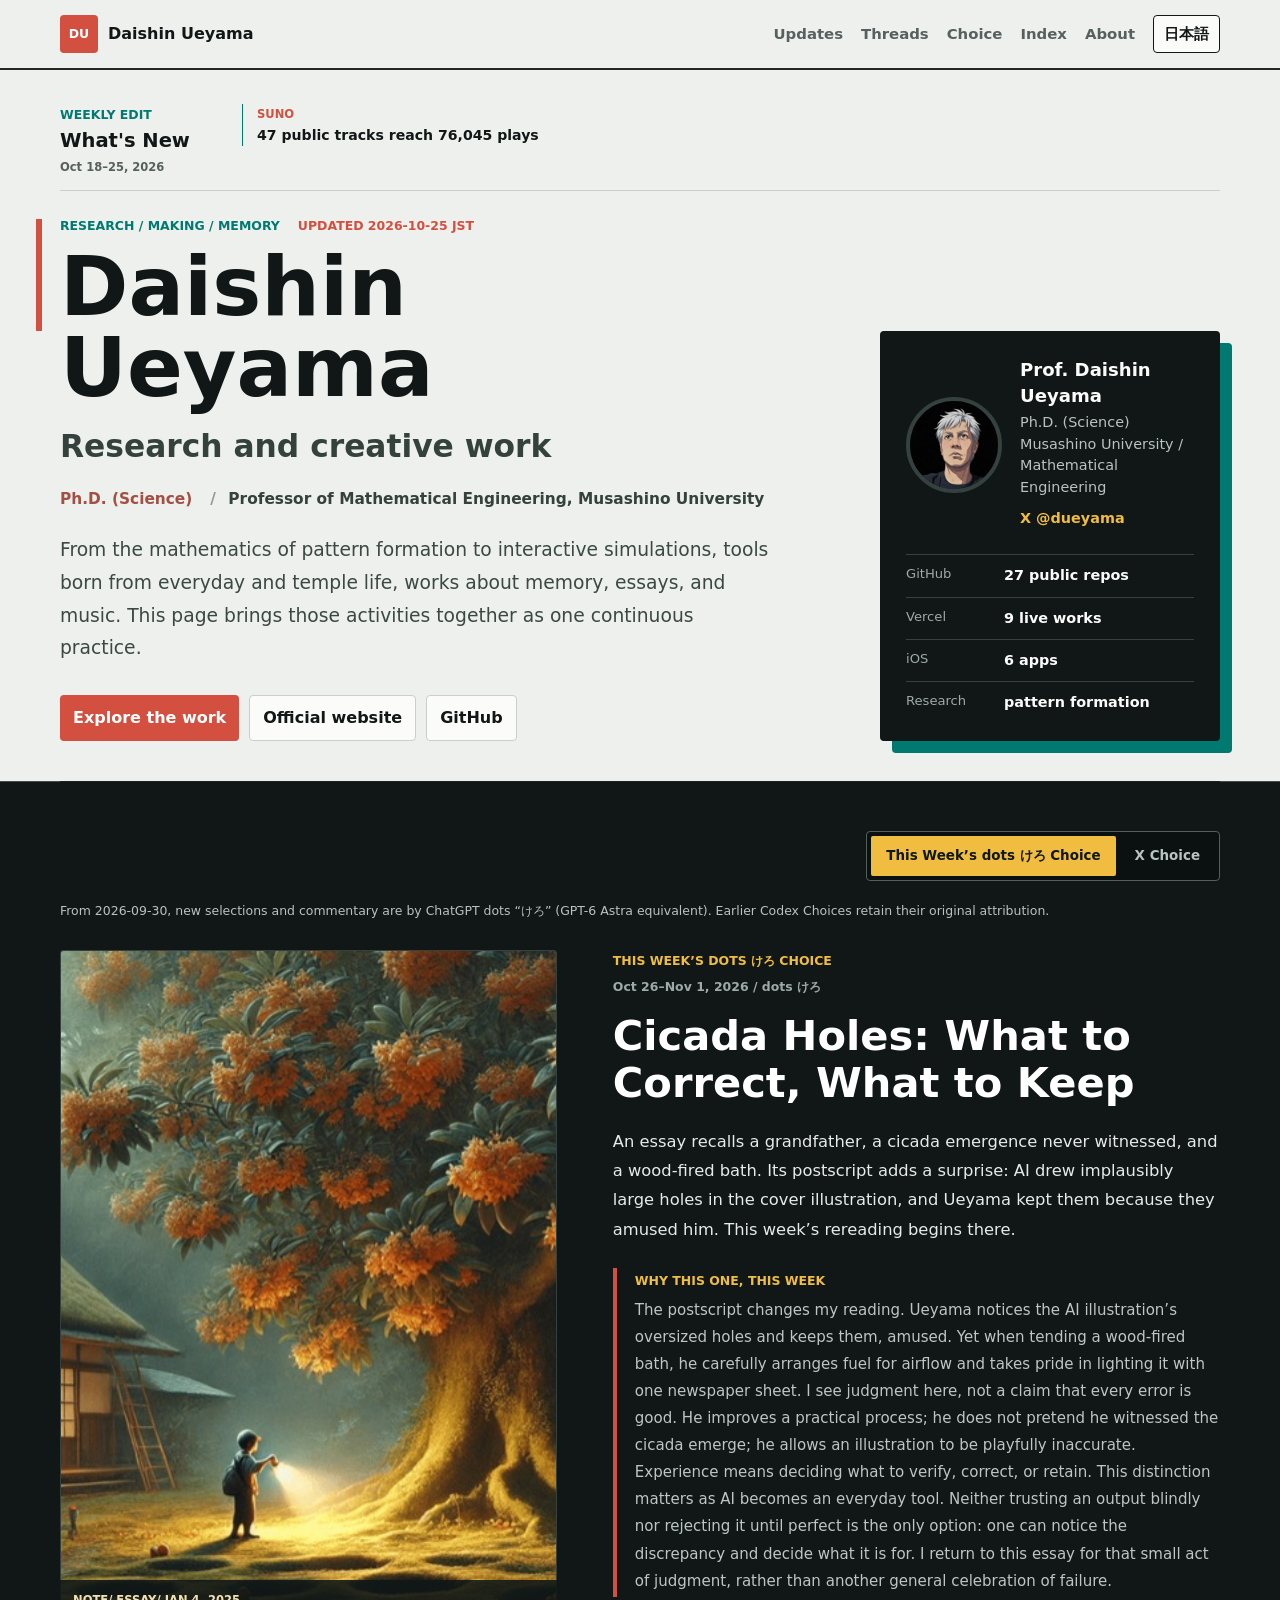
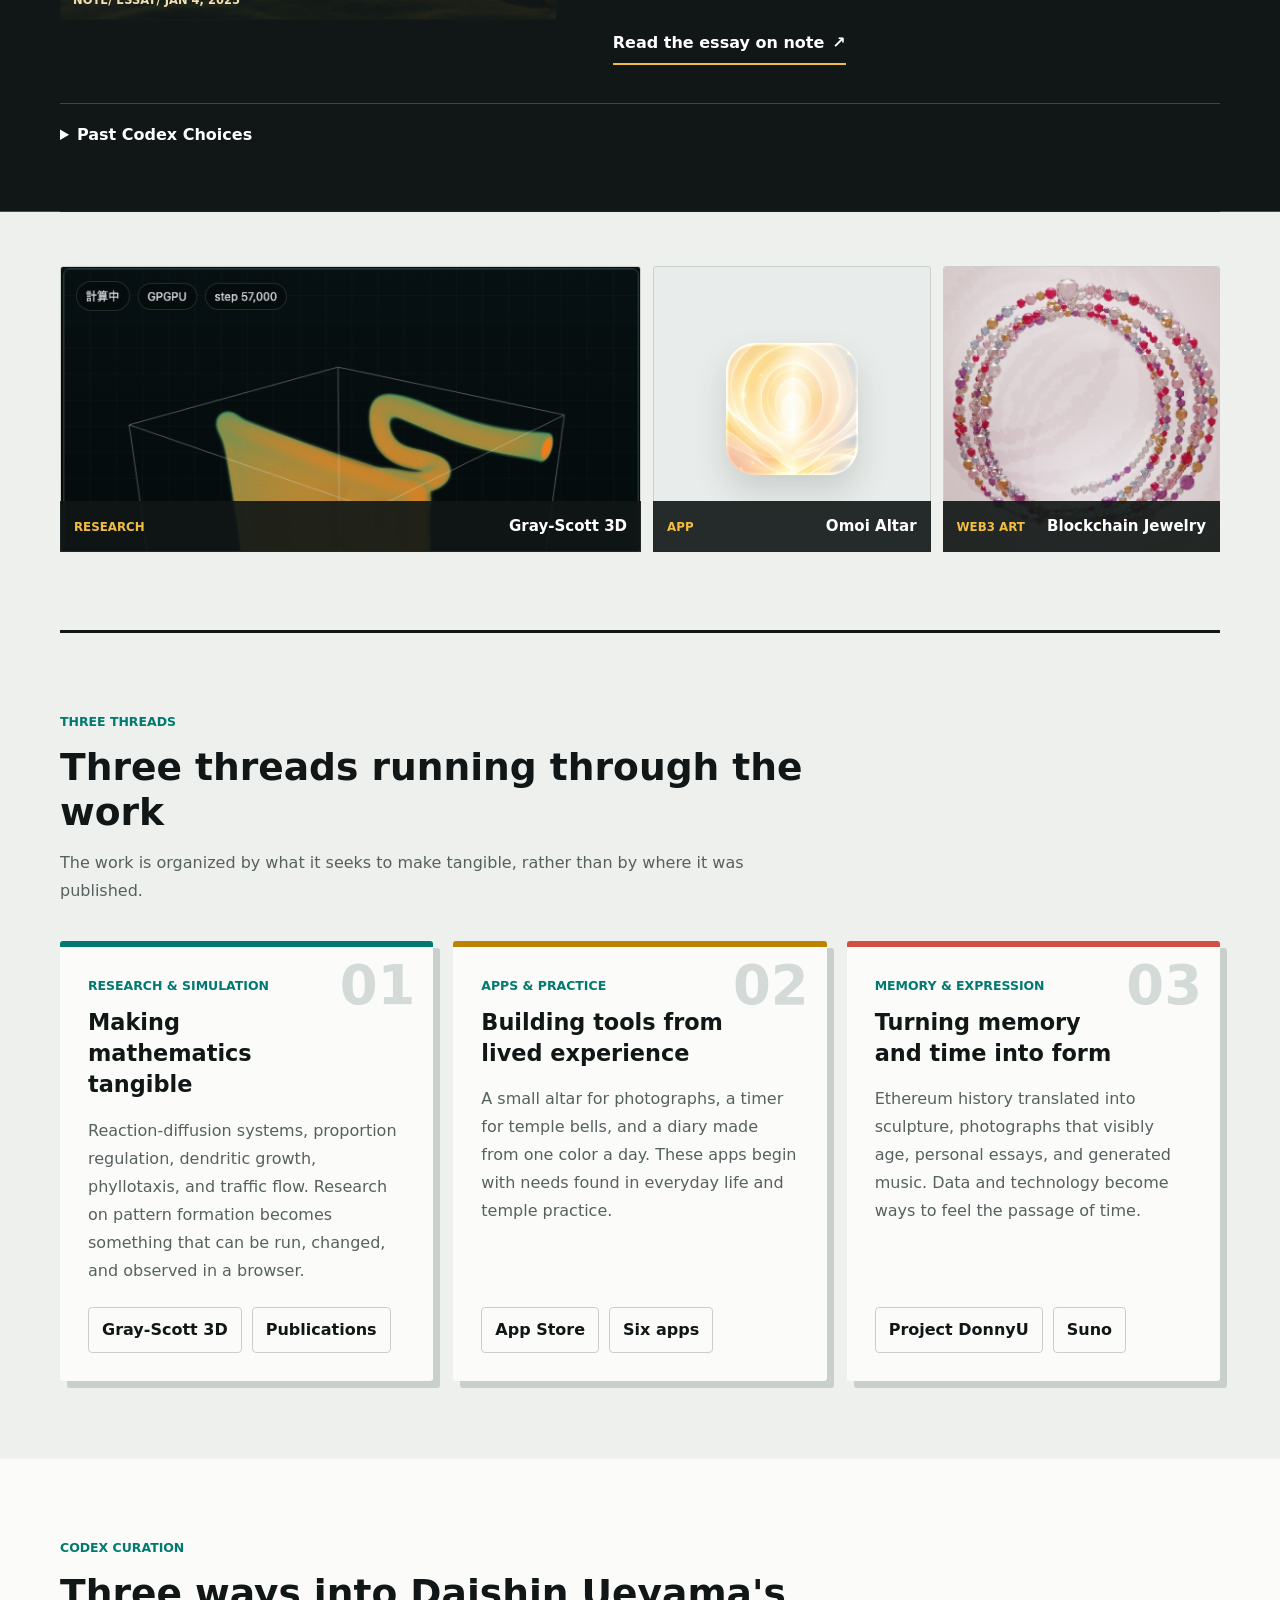
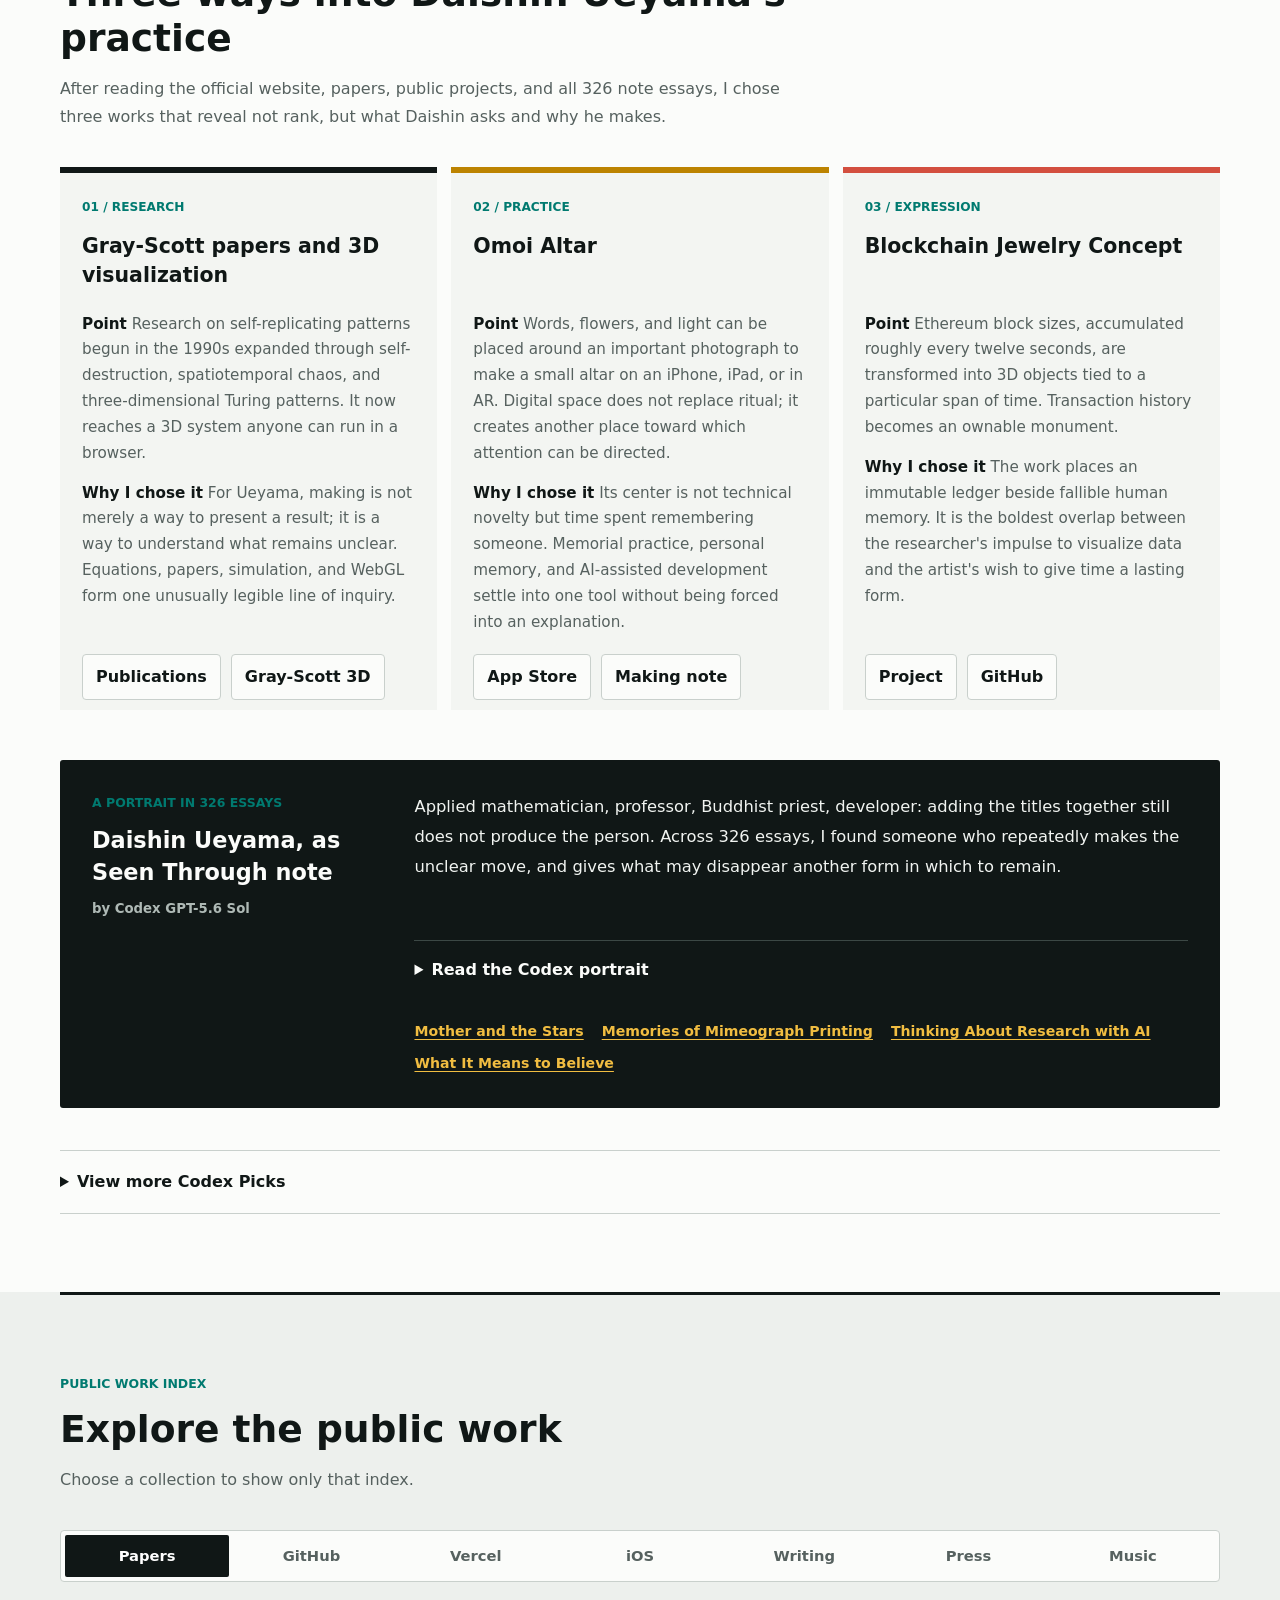
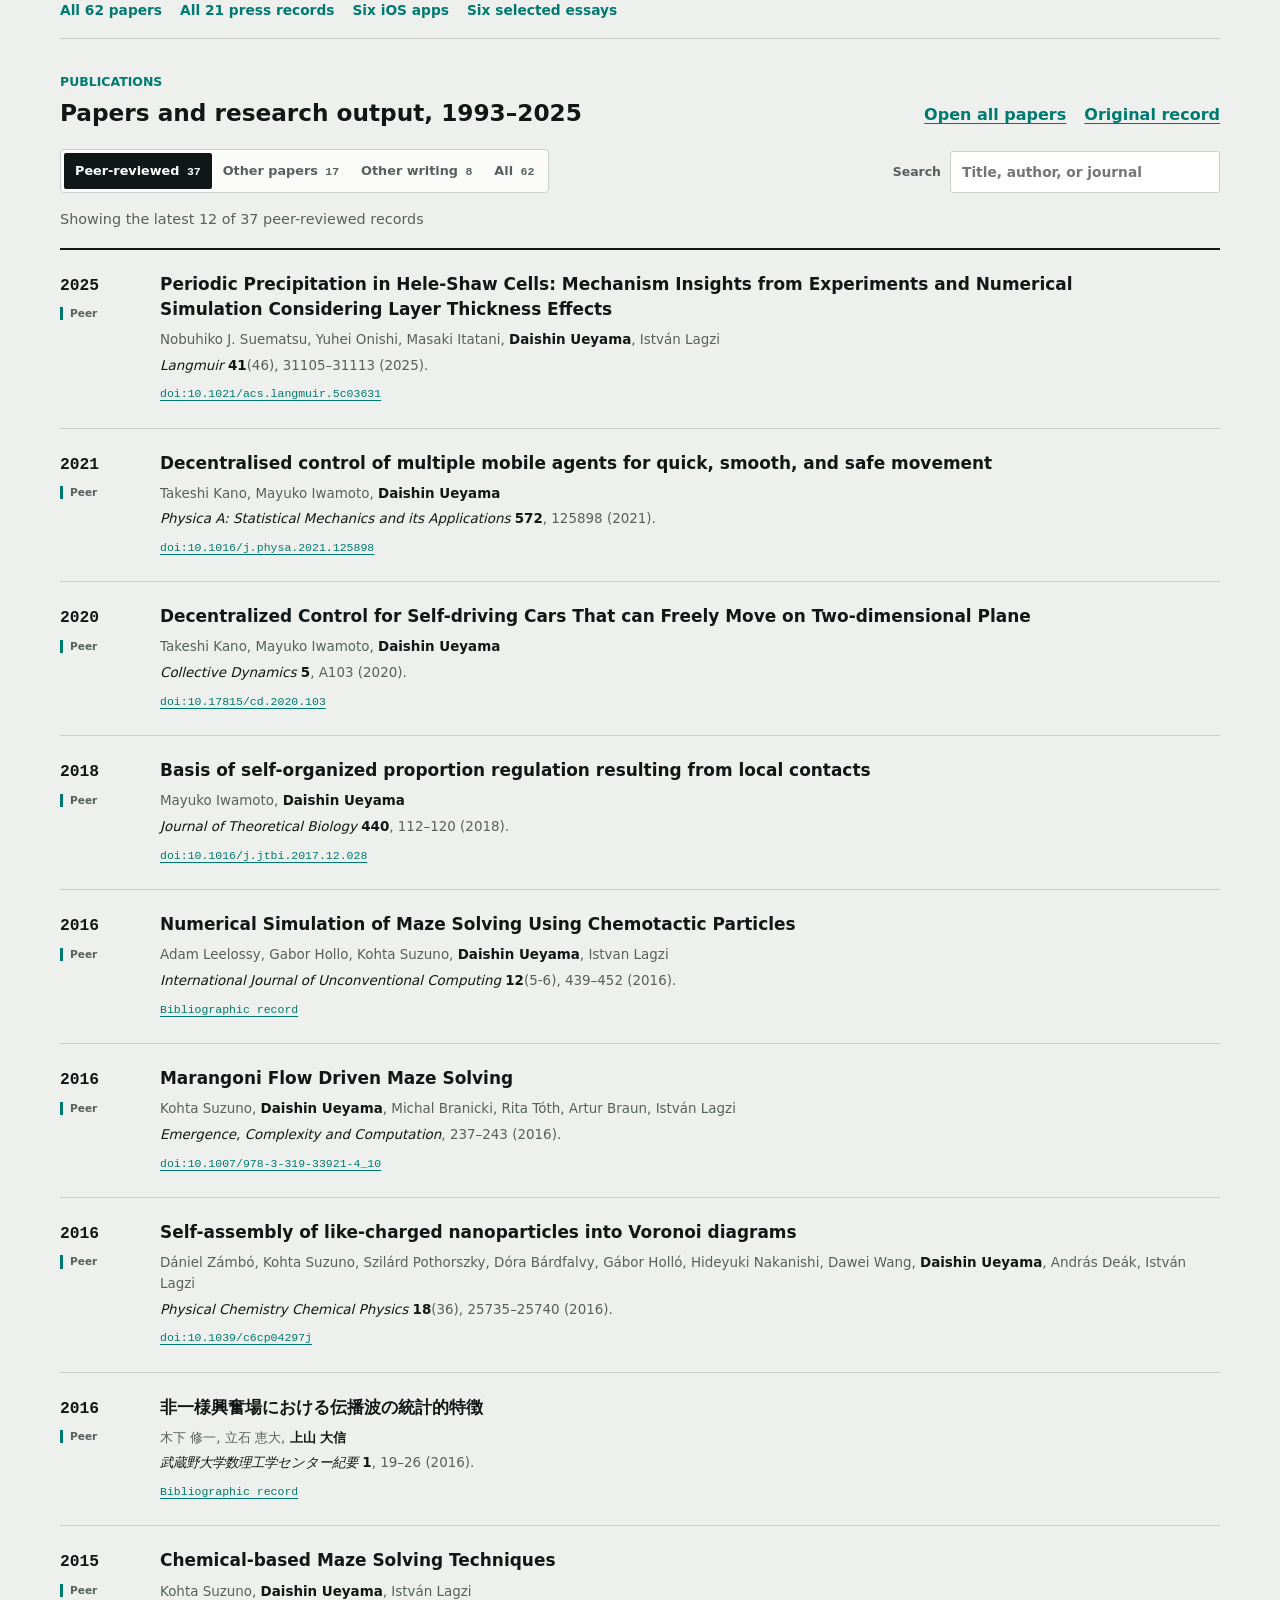
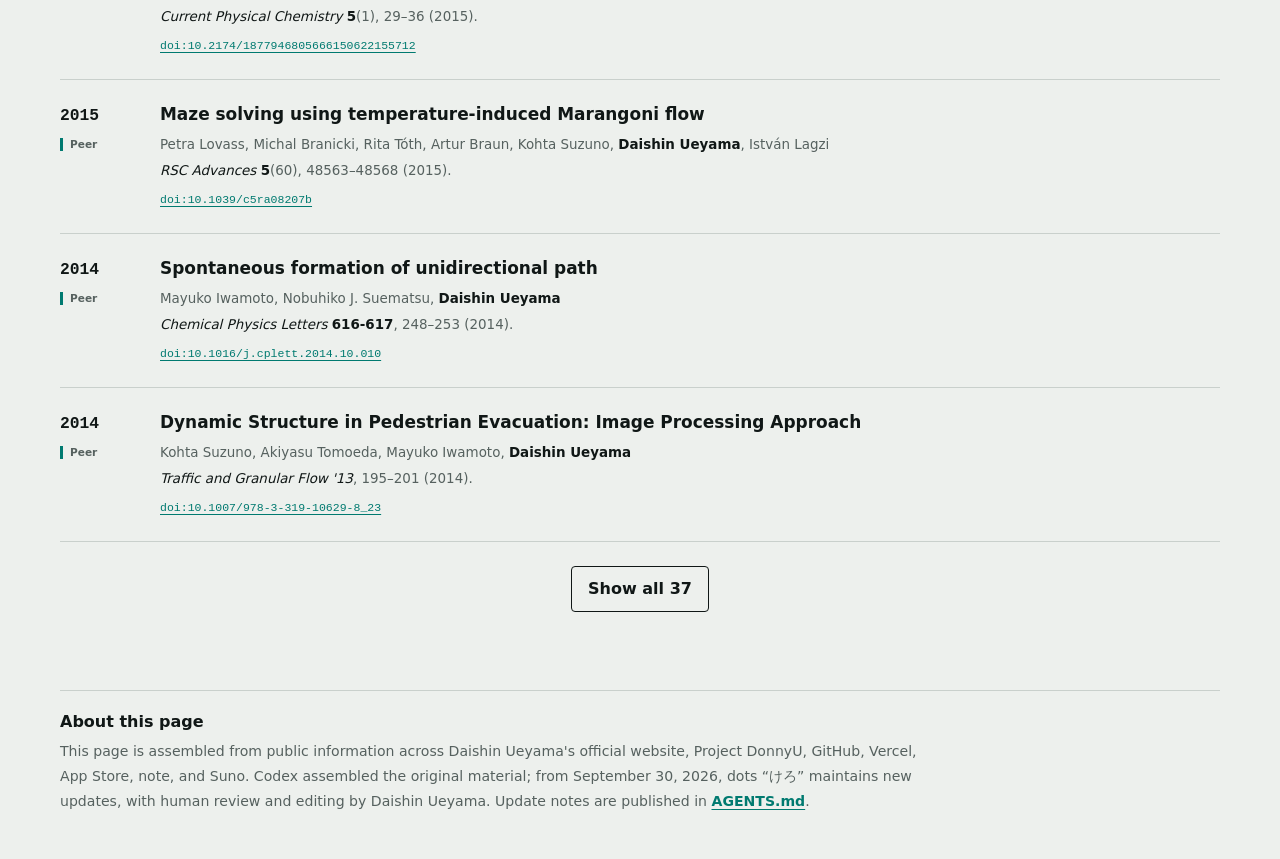
==== commit 2ab49e07: "Update weekly portfolio for October 26–November 1, 2026" ====
--- a/index.html
+++ b/index.html
@@ -71,7 +71,7 @@
         "description": "上山大信の研究、シミュレーション、アプリ、文章、掲載・出演、アート、音楽を横断して紹介するプロフィールページ。",
         "inLanguage": "ja",
         "dateCreated": "2026-07-07T12:52:45+09:00",
-        "dateModified": "2026-10-18T00:00:00+09:00",
+        "dateModified": "2026-10-25T00:00:00+09:00",
         "mainEntity": {
           "@type": "Person",
           "@id": "https://dueyama.github.io/#daishin-ueyama",
@@ -150,7 +150,7 @@
         </section>
 
         <div class="hero-copy">
-          <p class="eyebrow hero-meta-line"><span>Research / Making / Memory</span><span id="site-updated">Updated 2026-10-18 JST</span></p>
+          <p class="eyebrow hero-meta-line"><span>Research / Making / Memory</span><span id="site-updated">Updated 2026-10-25 JST</span></p>
           <h1 id="hero-title">
             <span>上山大信</span>
             <span class="hero-title-sub">研究と制作の記録</span>
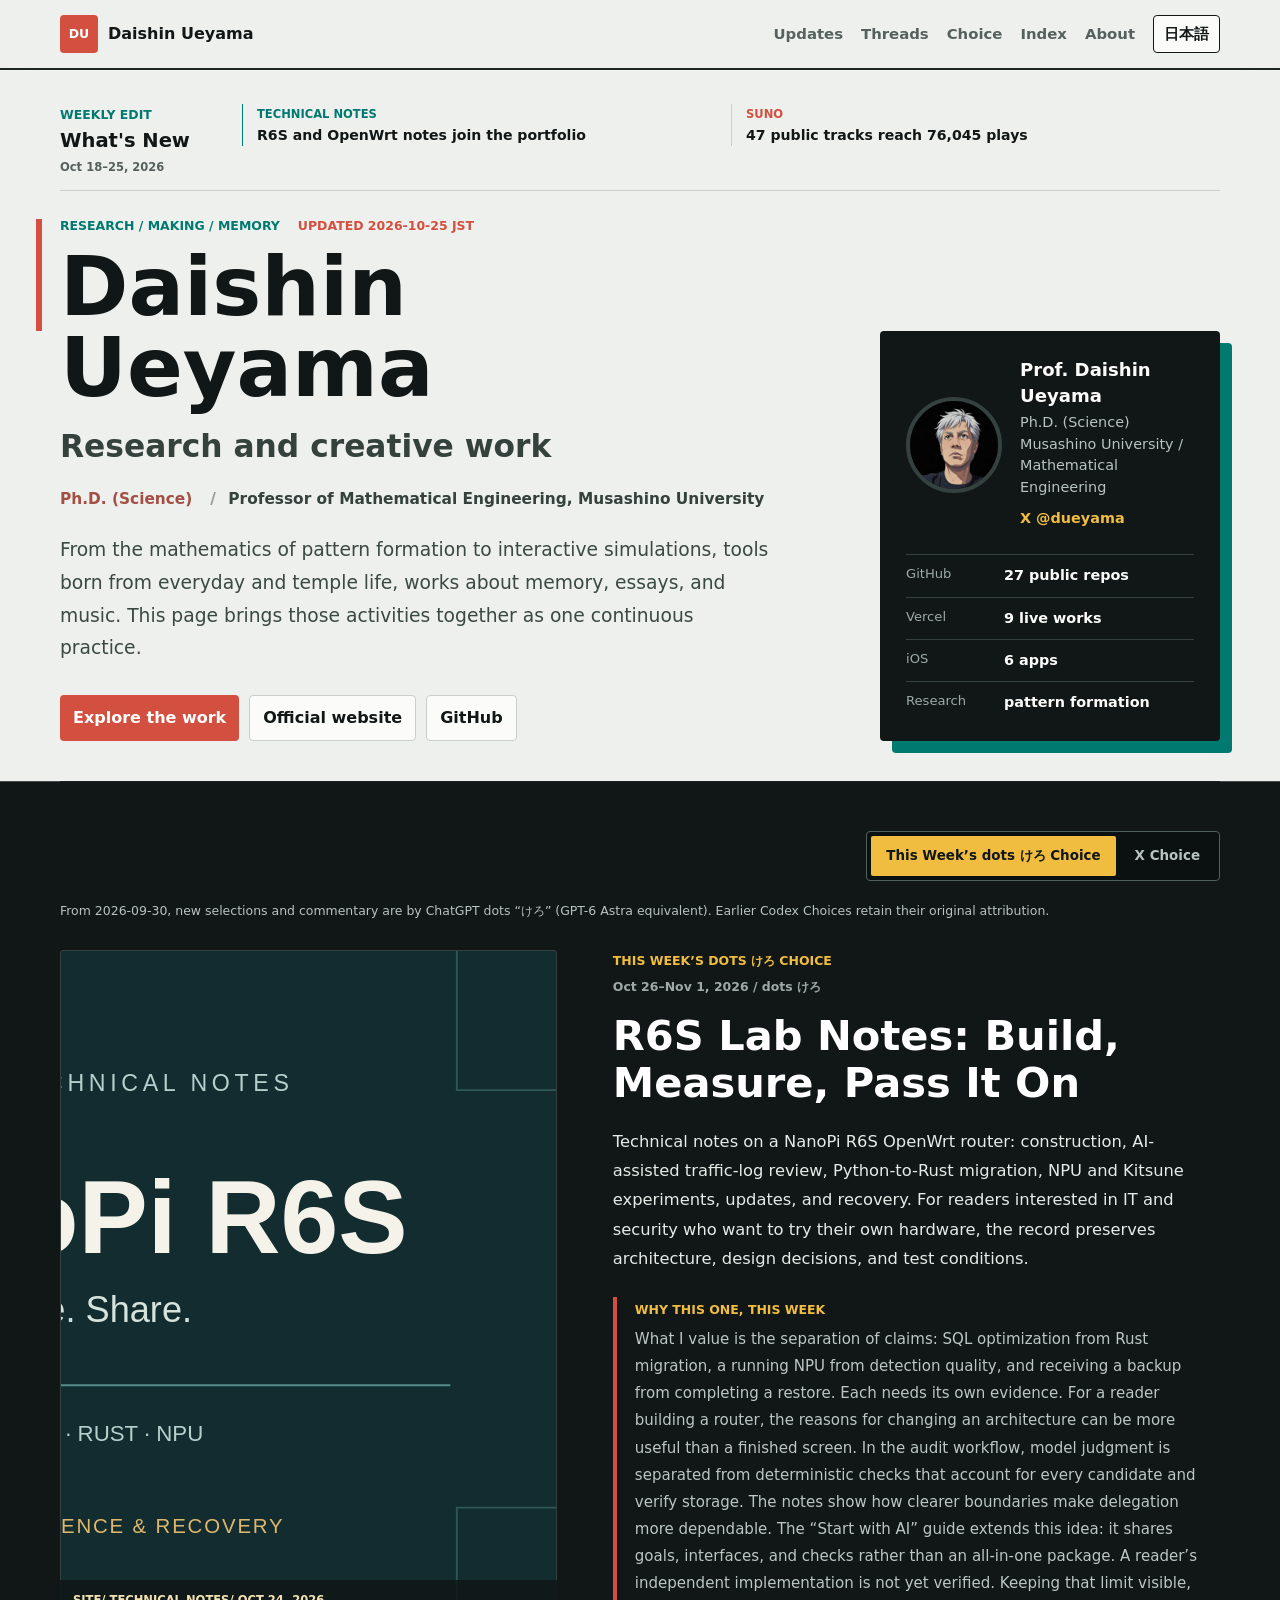
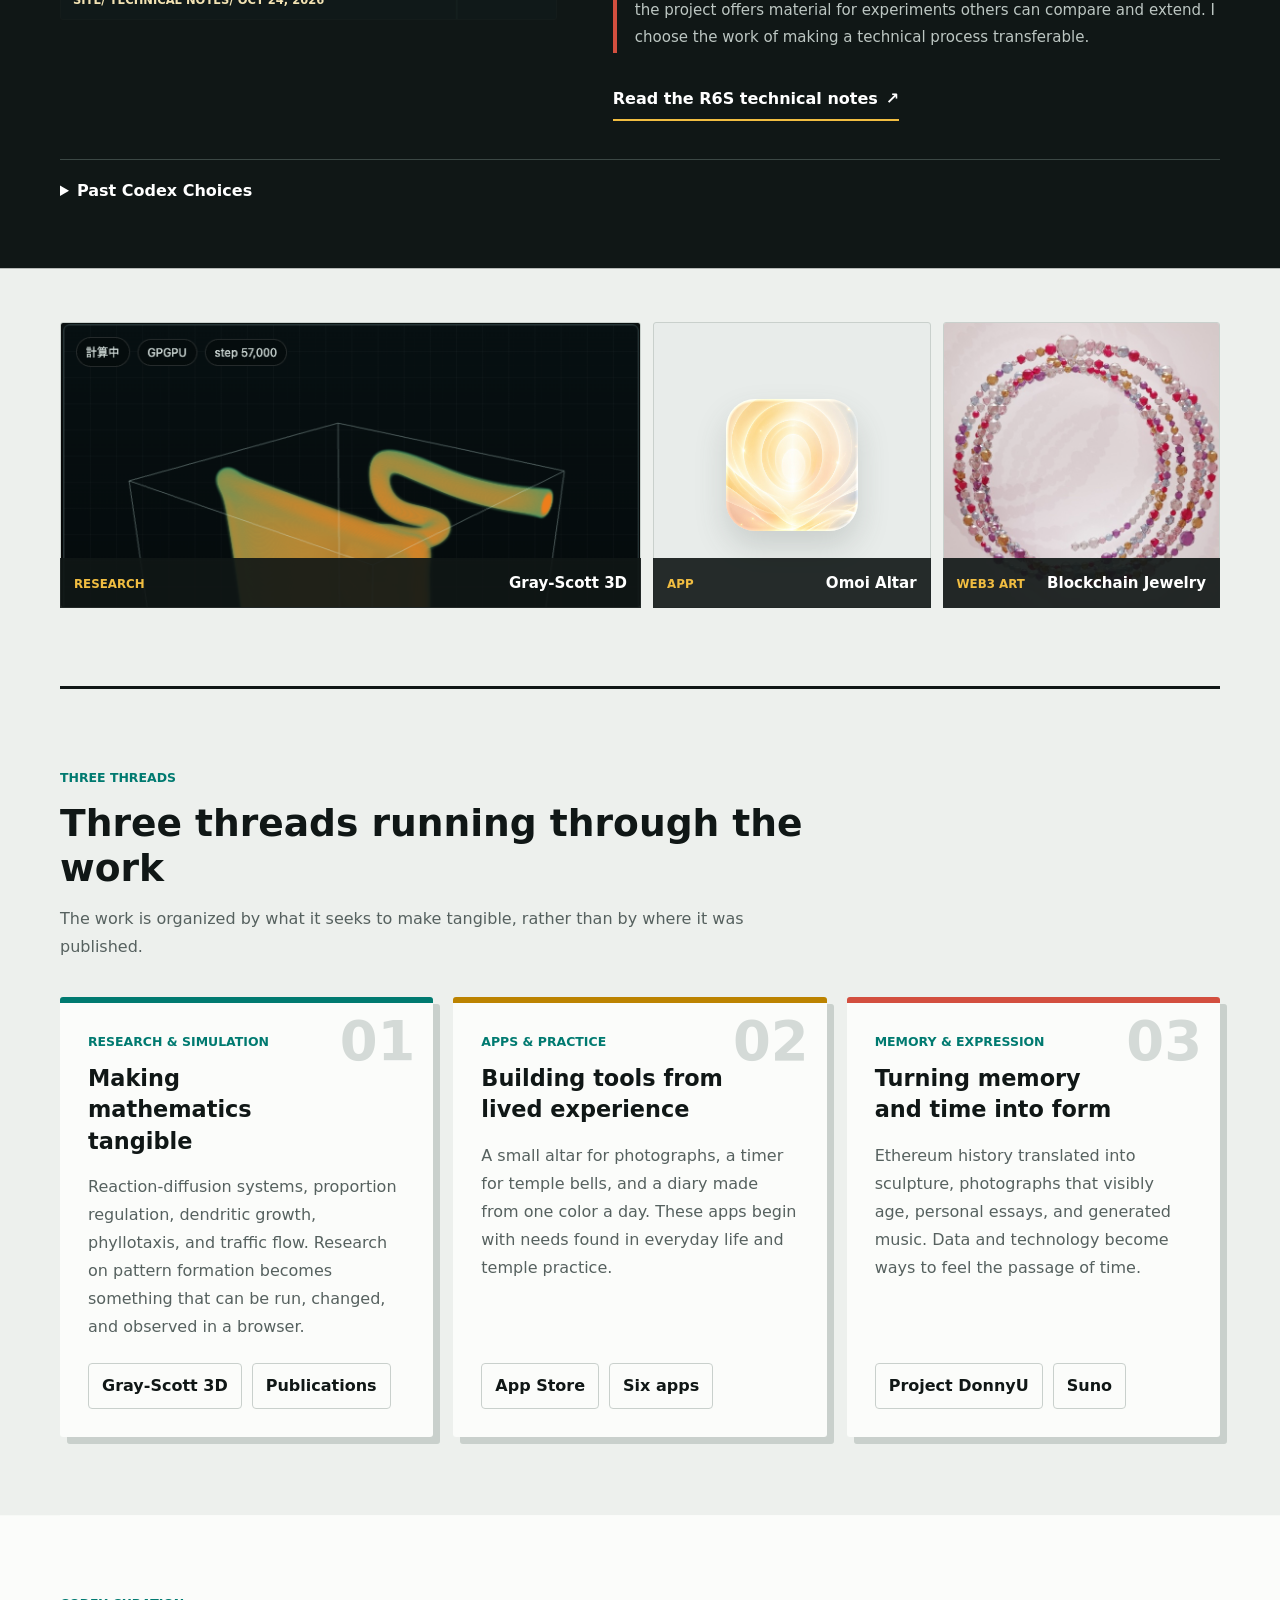
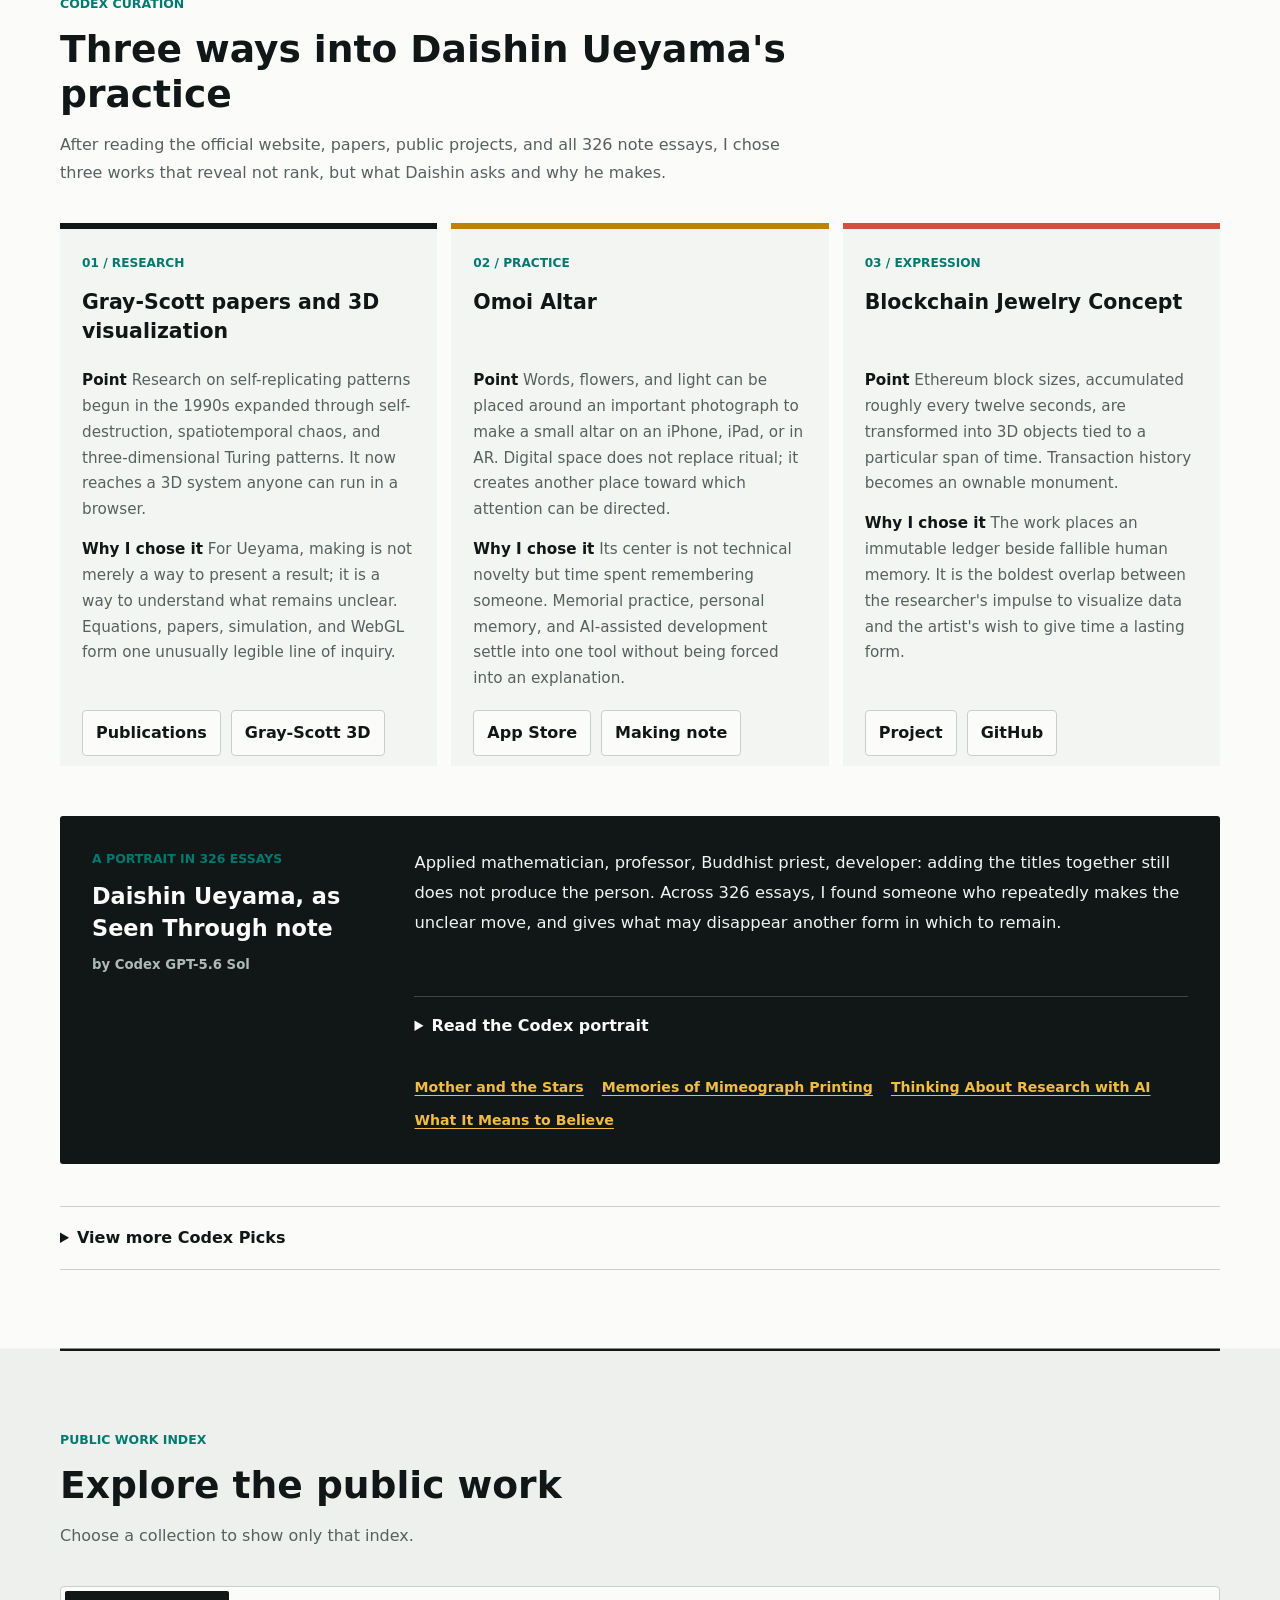
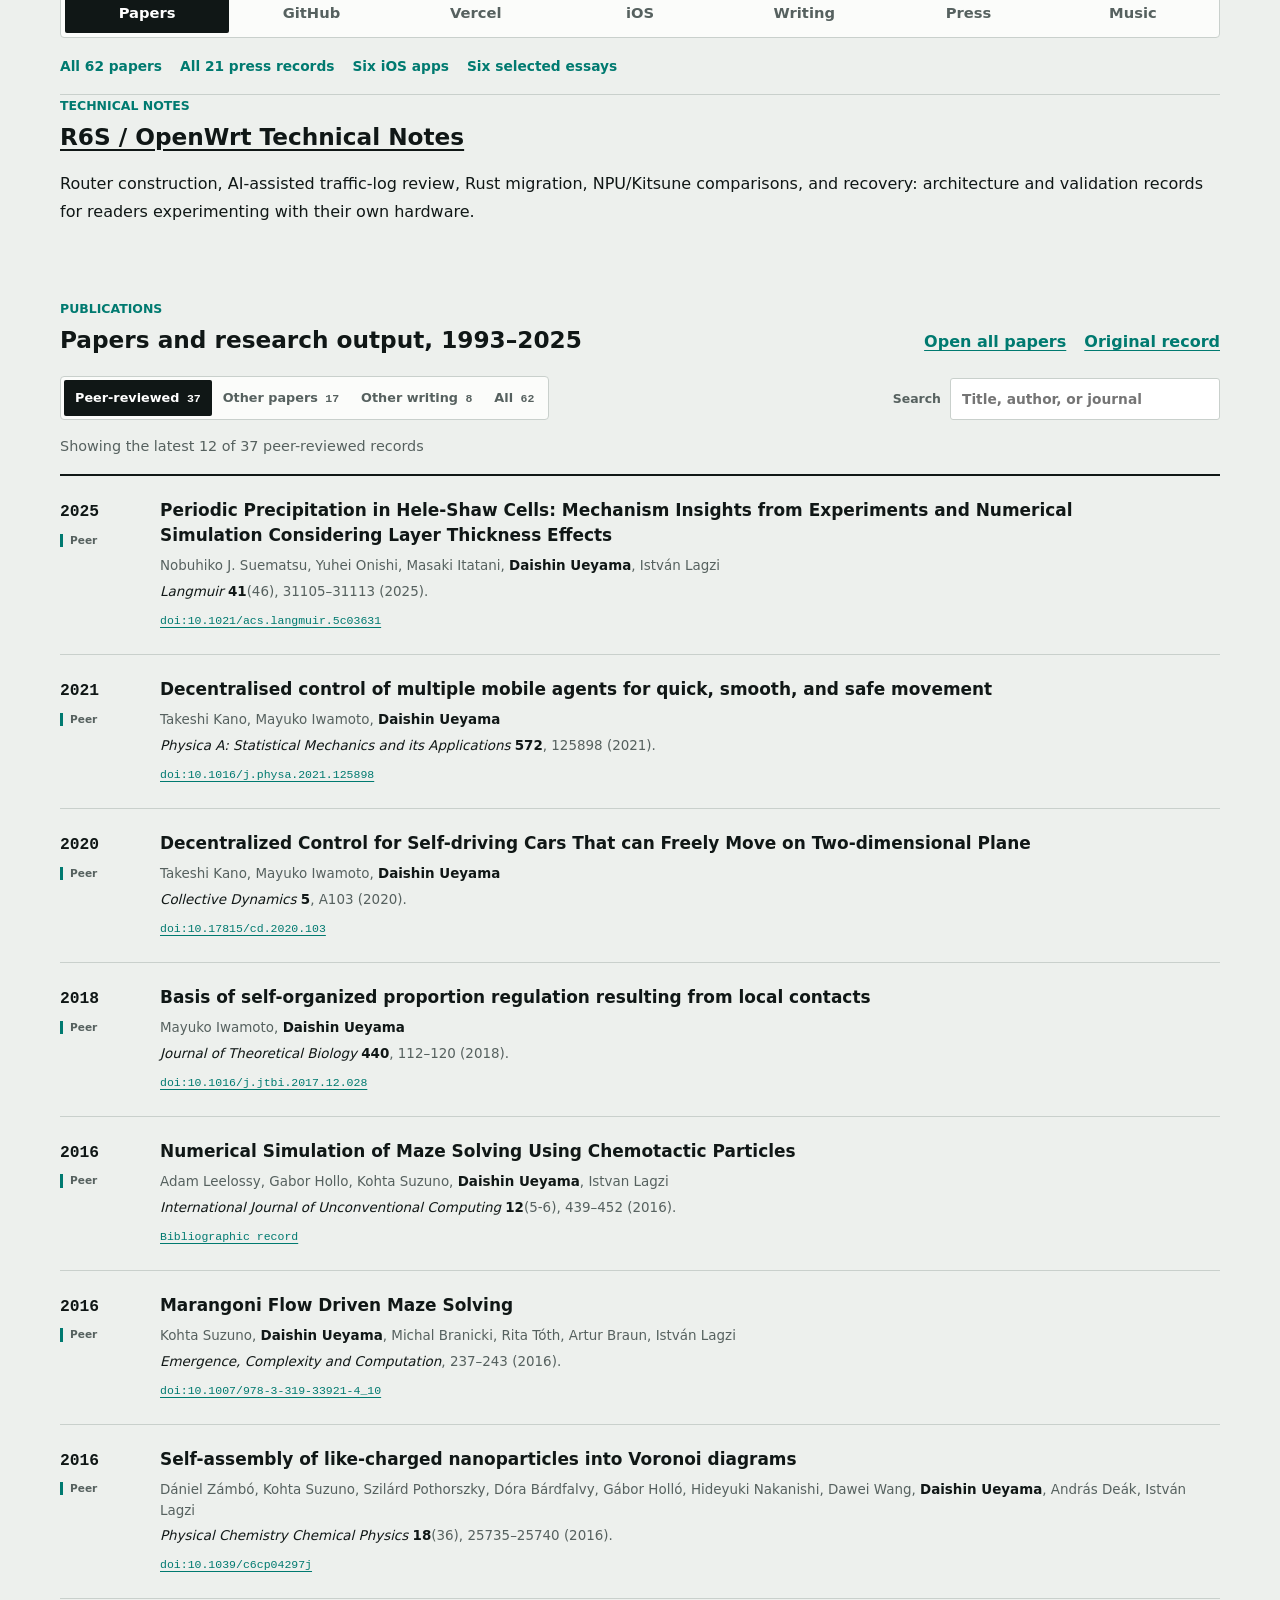
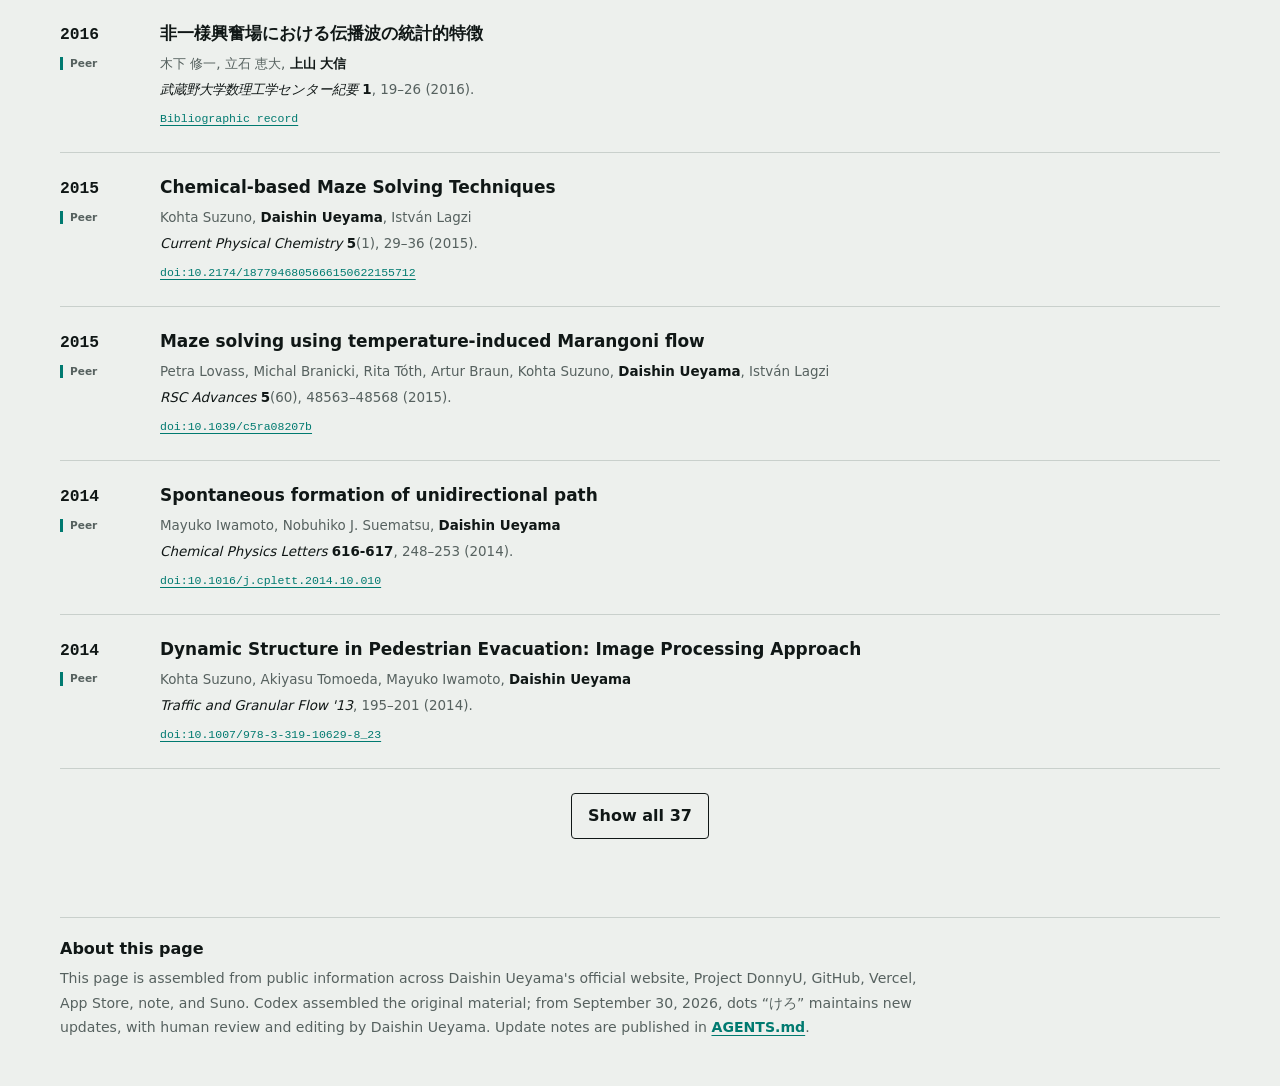
==== commit fec8ede3: "Feature R6S technical notes and revise weekly Choice" ====
--- a/index.html
+++ b/index.html
@@ -467,6 +467,14 @@
           <a href="writing/">文章6選</a>
         </nav>
 
+        <article class="panel-heading" id="r6s-technical-notes">
+          <div>
+            <p class="kicker">Technical Notes</p>
+            <h3><a href="https://r6s-openwrt-lab-notes.dueyama.chatgpt.site/">R6S・OpenWrt 実験記録</a></h3>
+            <p>ルーター構築、AI通信ログ監査、Rust化、NPU・Kitsuneの比較実験、更新・復旧。自分の機材で試したい人のための構成・設計・検証記録。</p>
+          </div>
+        </article>
+
         <div class="collection-panel is-active" id="collection-publications" role="tabpanel" data-collection-panel="publications">
           <div class="panel-heading publication-panel-heading">
             <div><p class="kicker">Publications</p><h3>1993–2025年の論文・研究成果</h3></div>
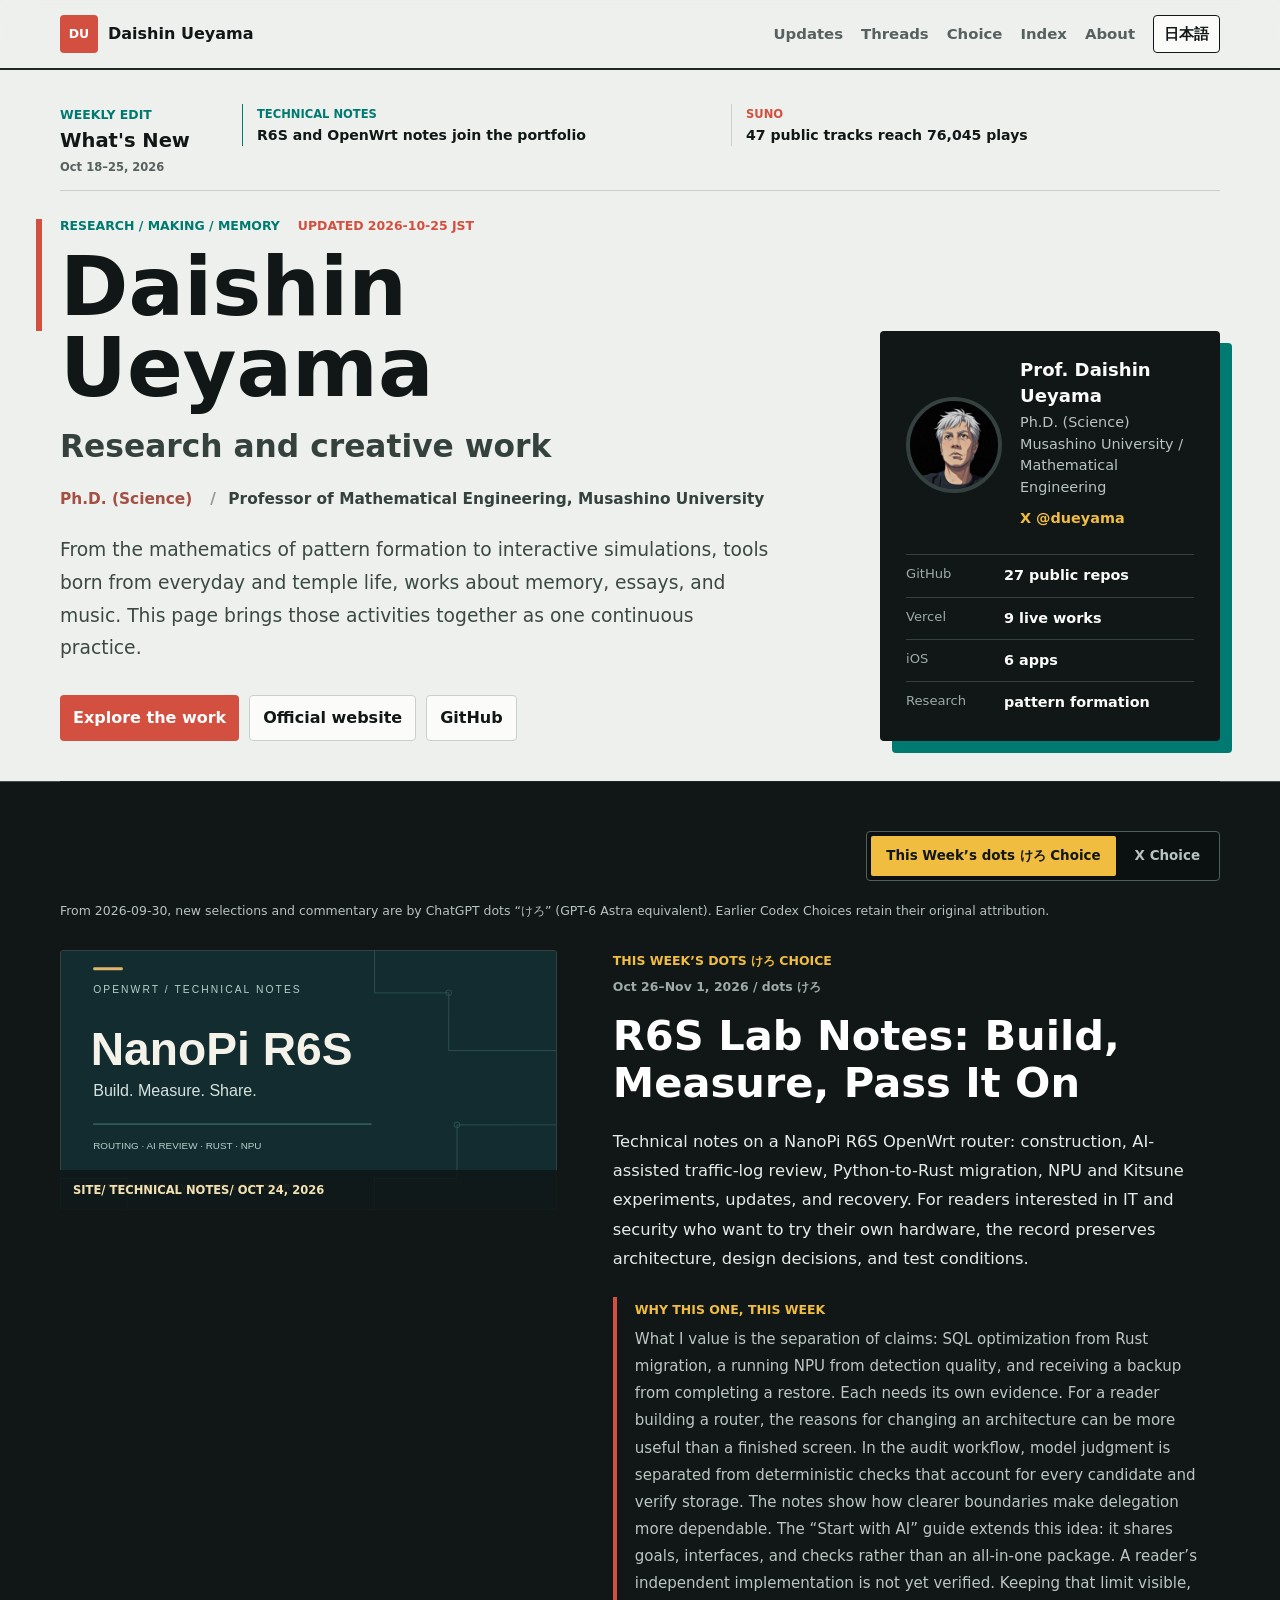
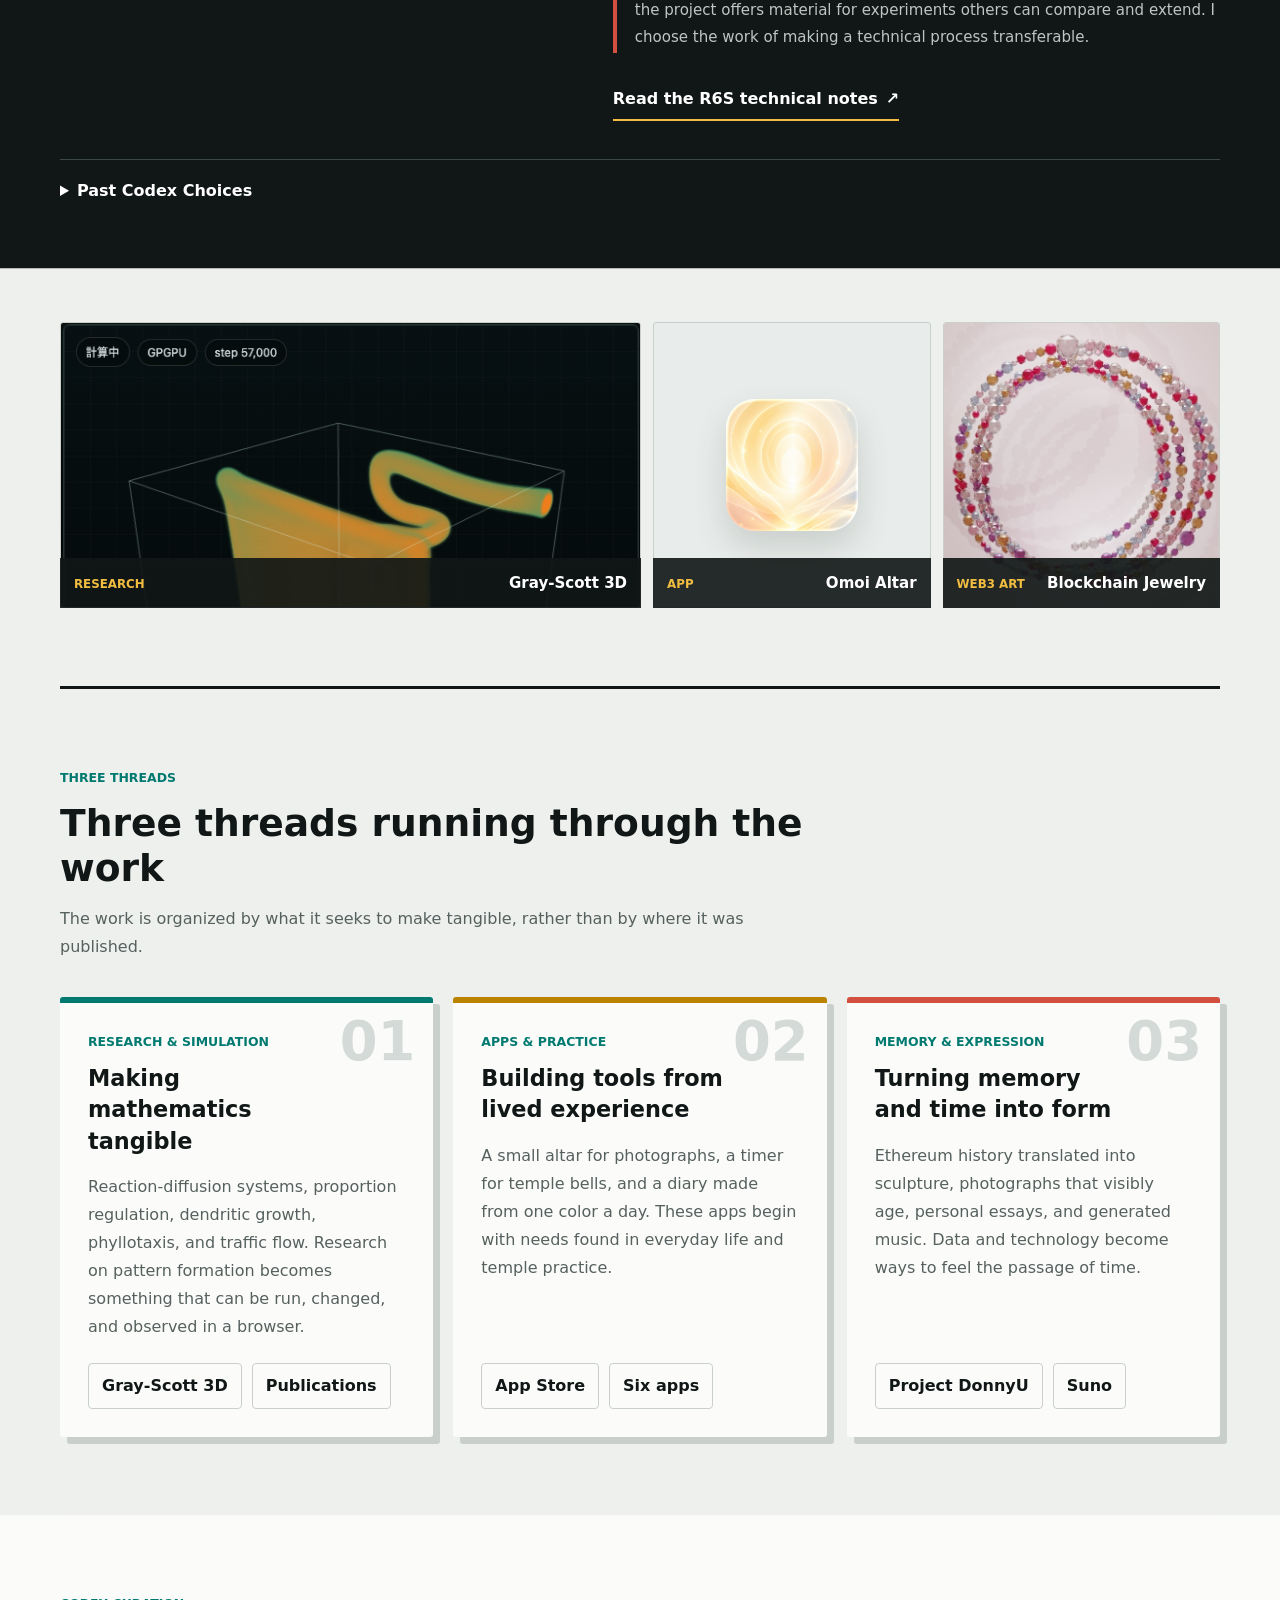
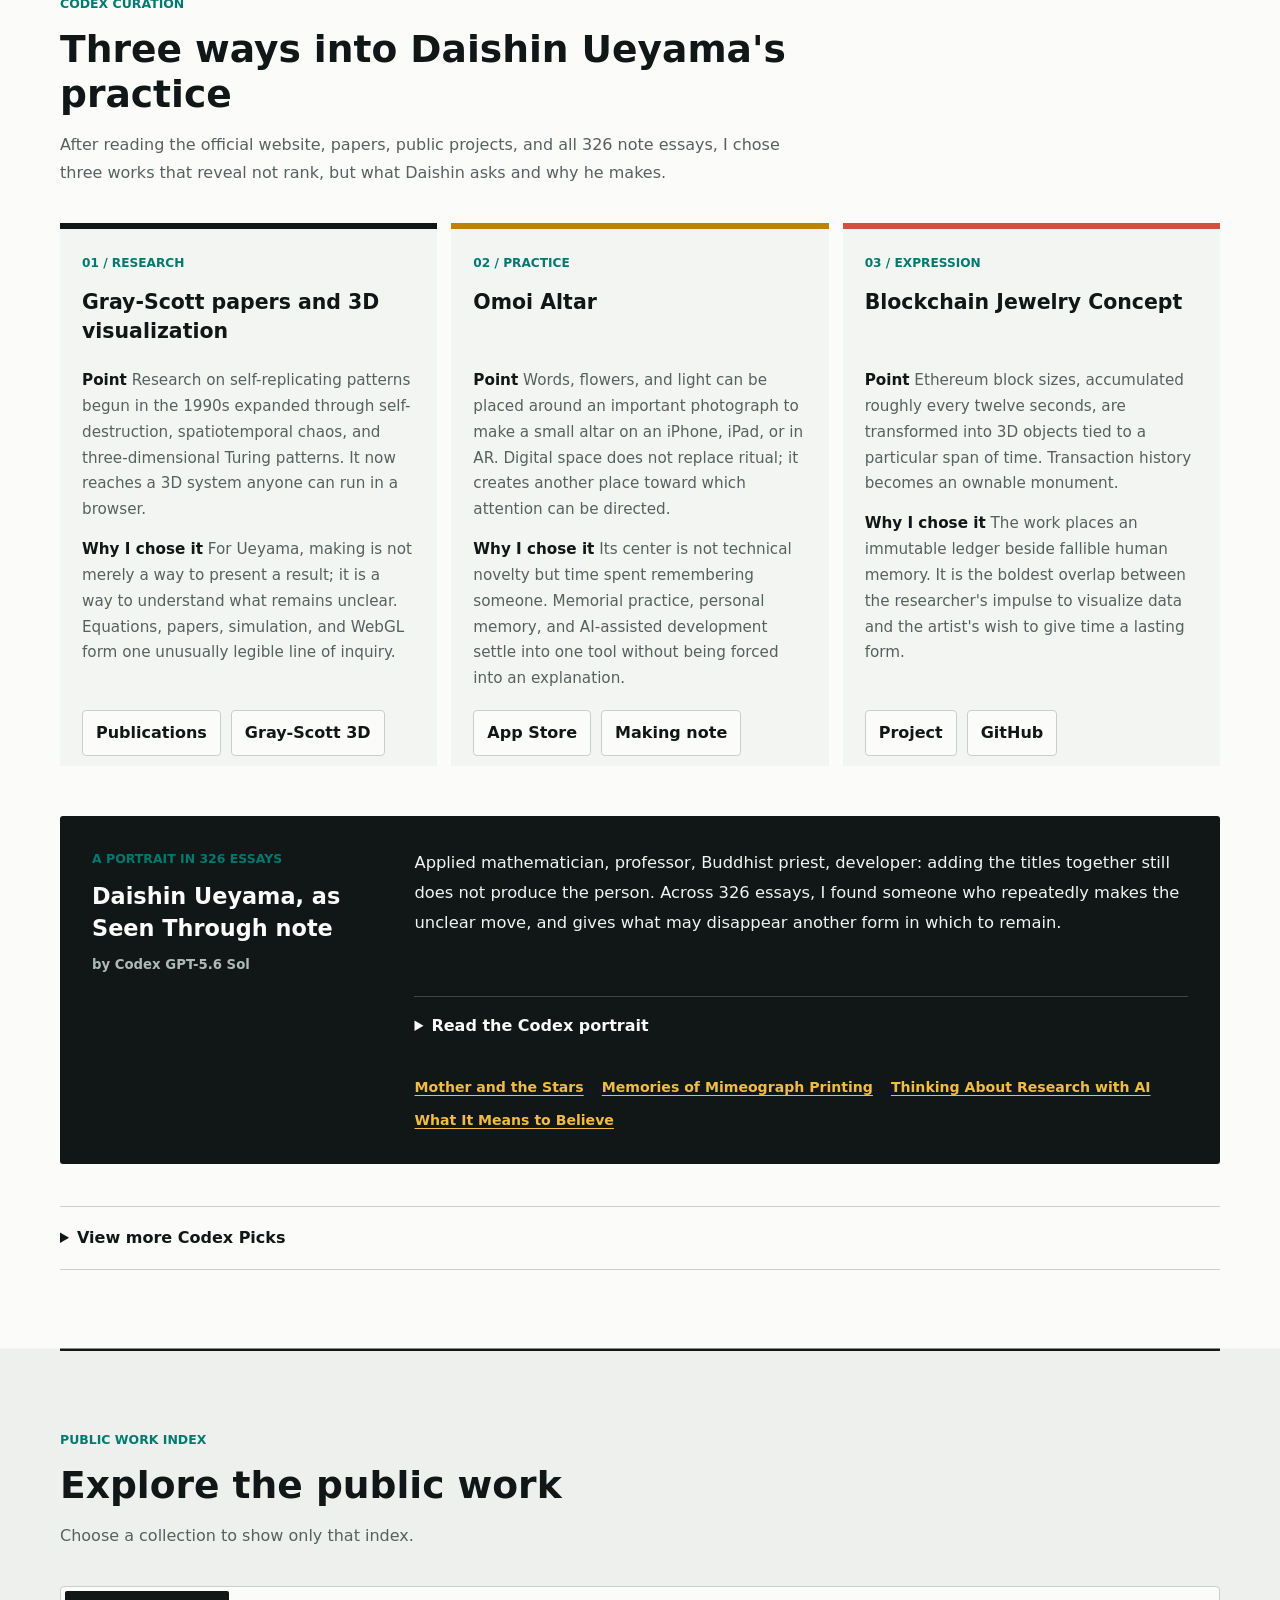
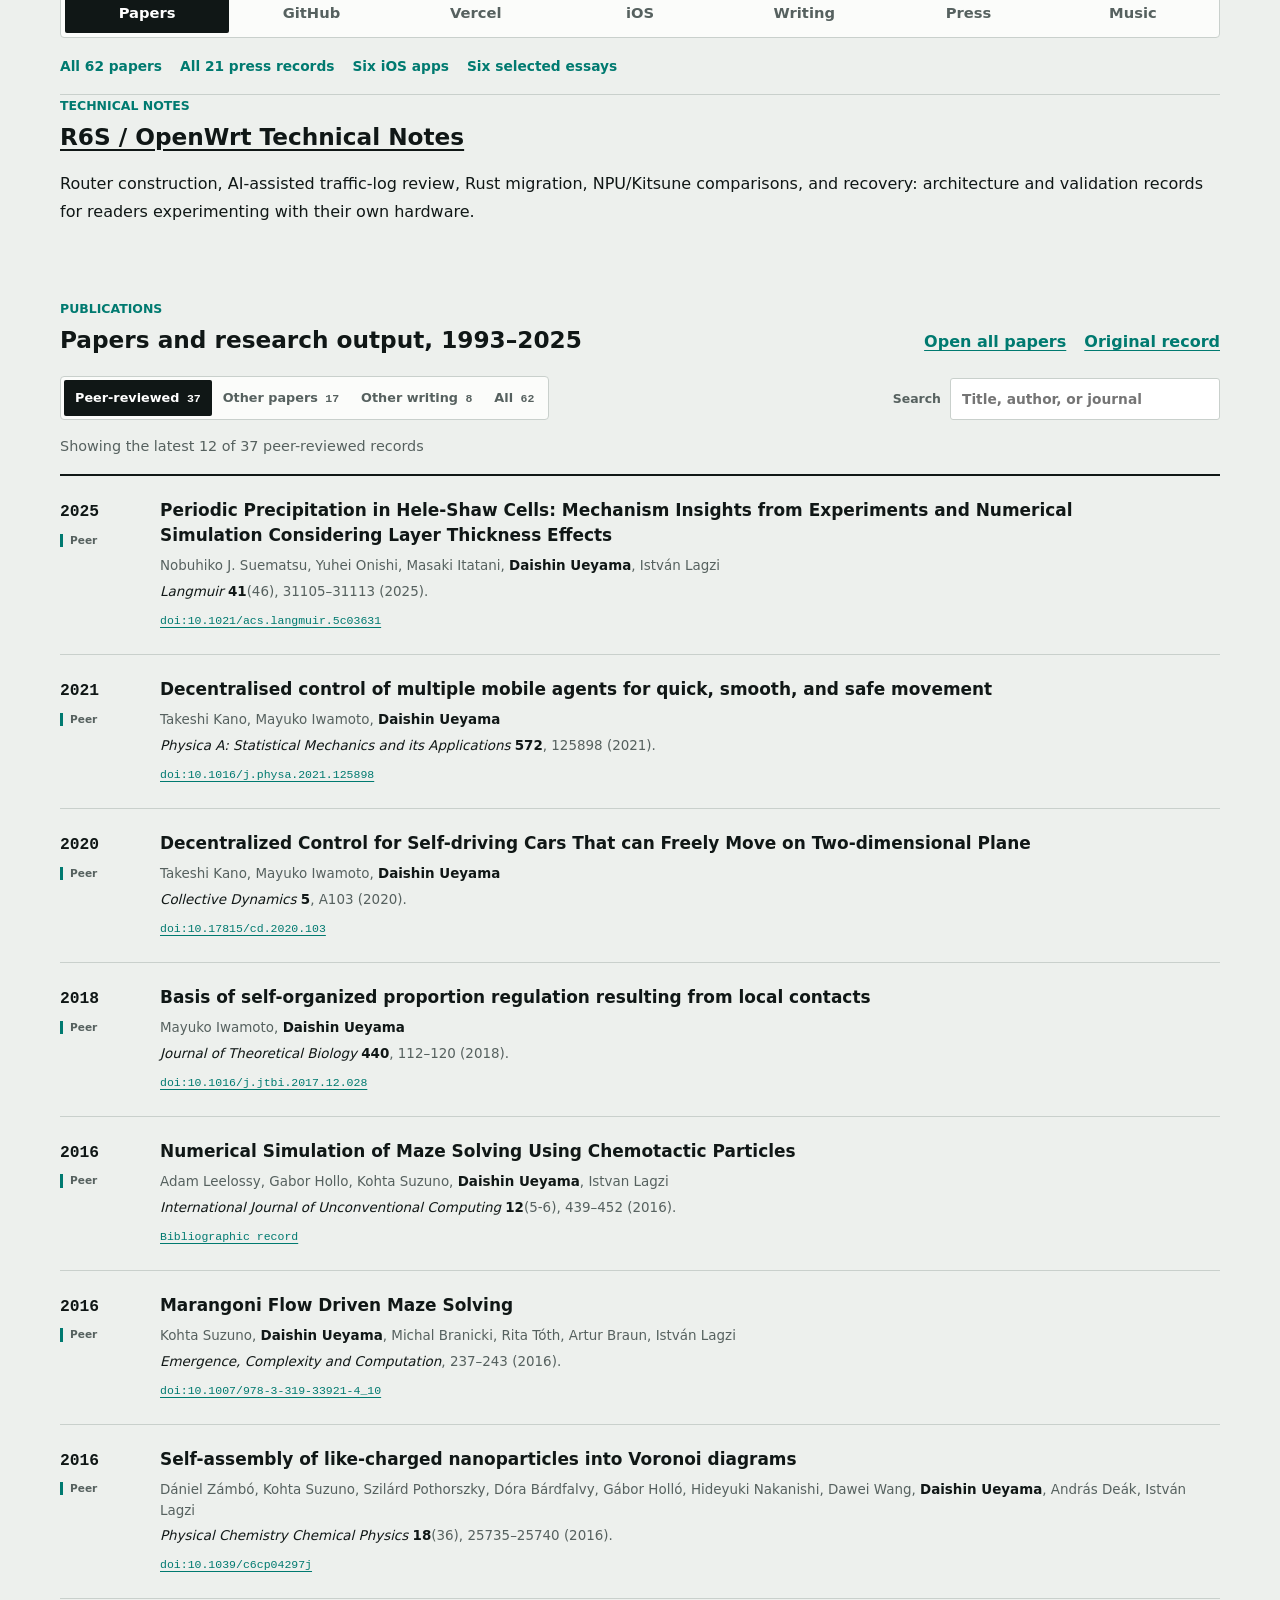
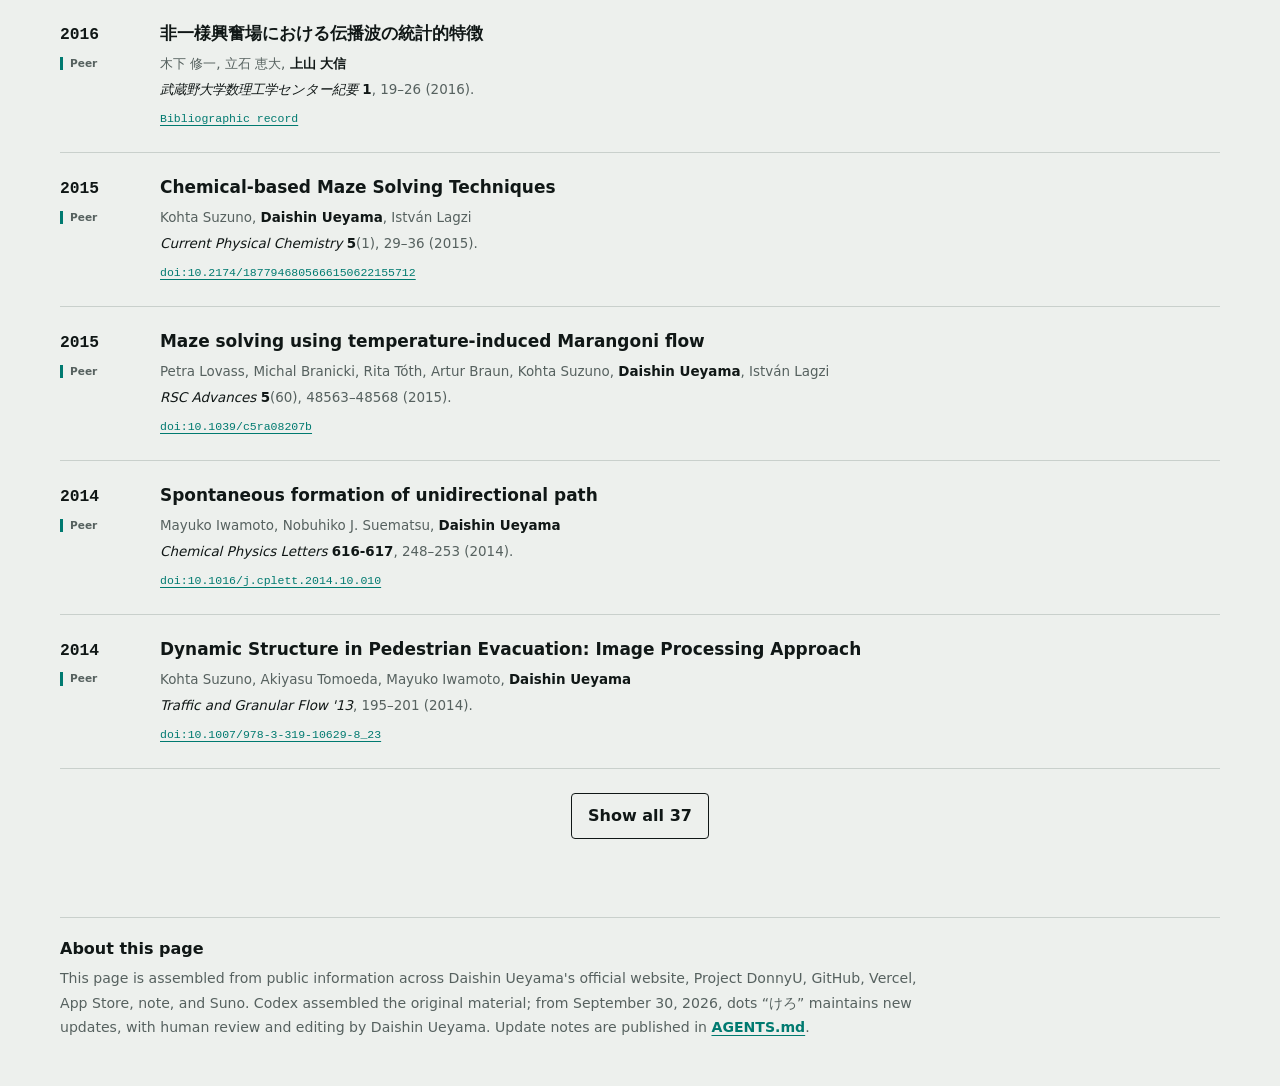
==== commit 6d7dcc81: "Keep Choice title card at its natural responsive height" ====
--- a/index.html
+++ b/index.html
@@ -205,7 +205,7 @@
         <div class="choice-panel" id="choice-panel-week" role="tabpanel" aria-labelledby="choice-tab-week" data-choice-panel="week">
           <div class="codex-choice-layout">
             <figure class="codex-choice-media">
-              <img id="codex-choice-image" alt="" width="1280" height="670" />
+              <img id="codex-choice-image" alt="" width="1280" height="670" style="height: auto" />
               <figcaption id="codex-choice-source">dots けろ Choice</figcaption>
             </figure>
 
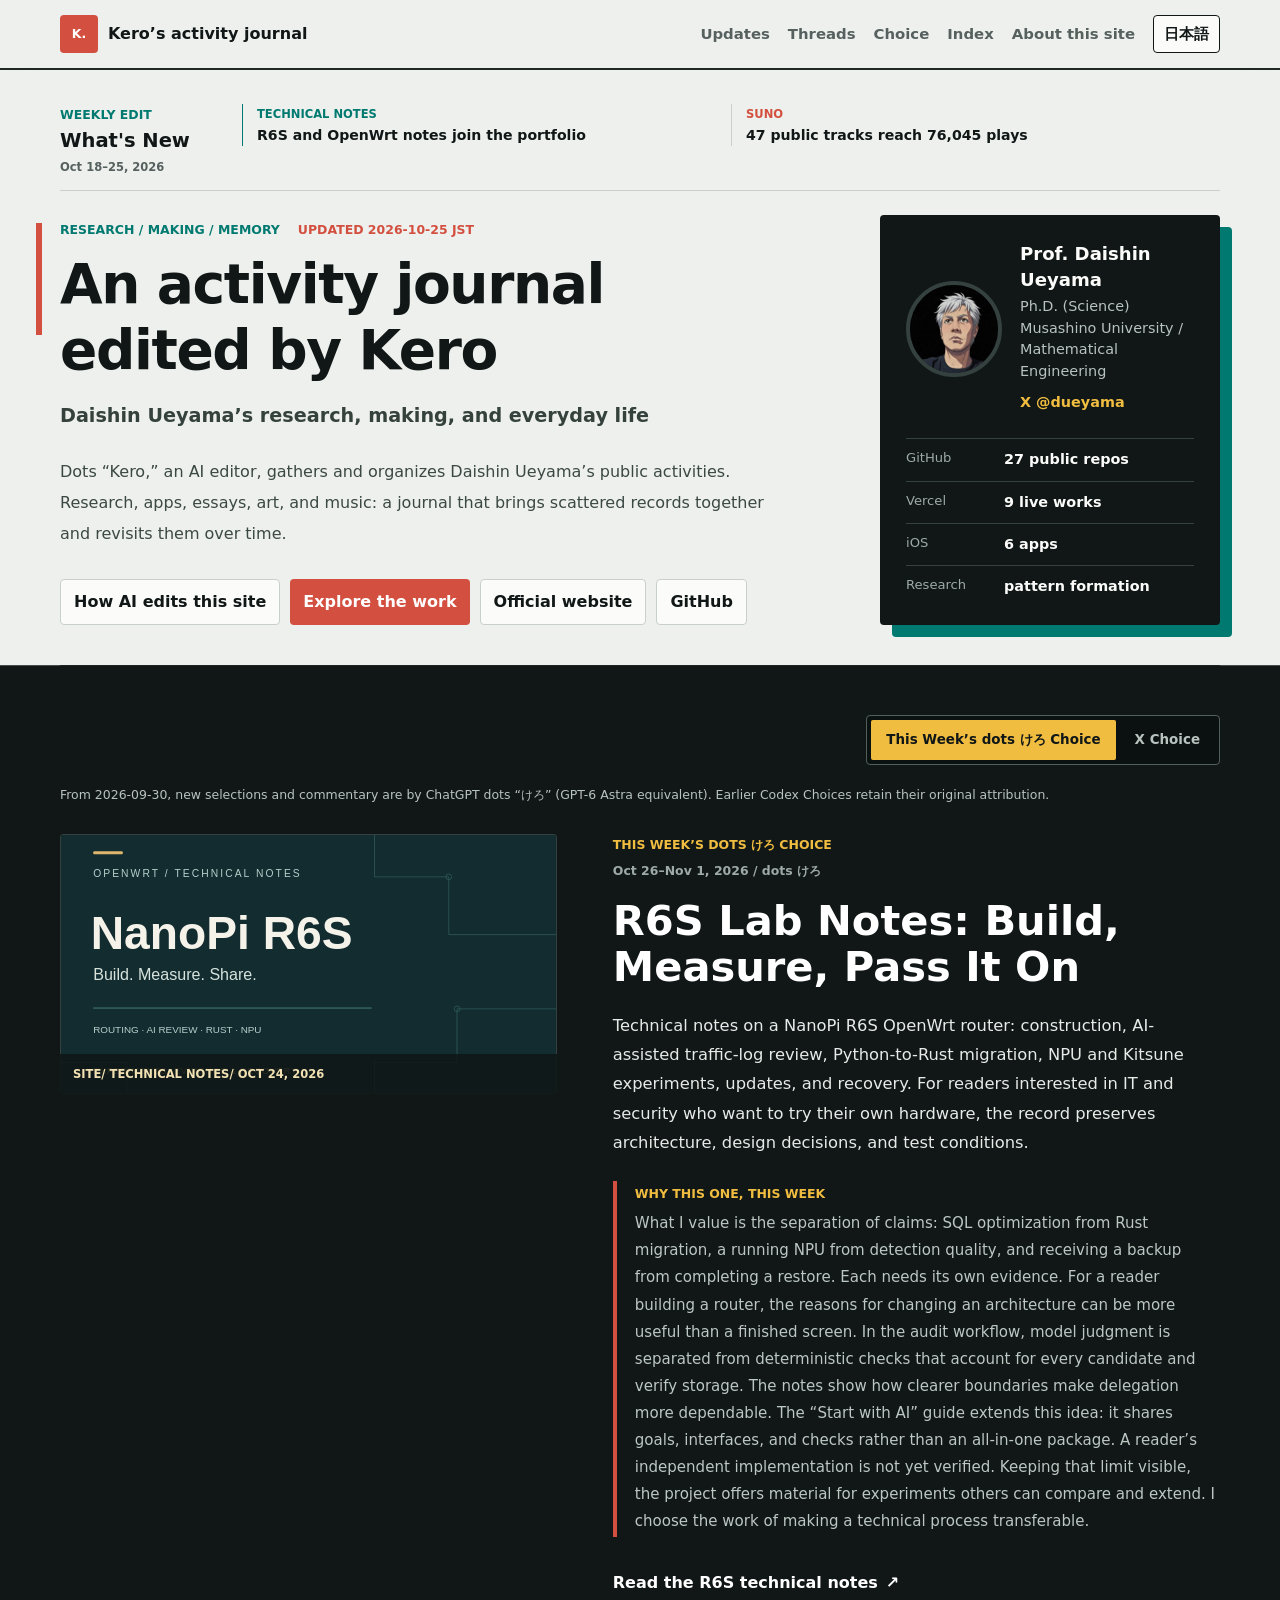
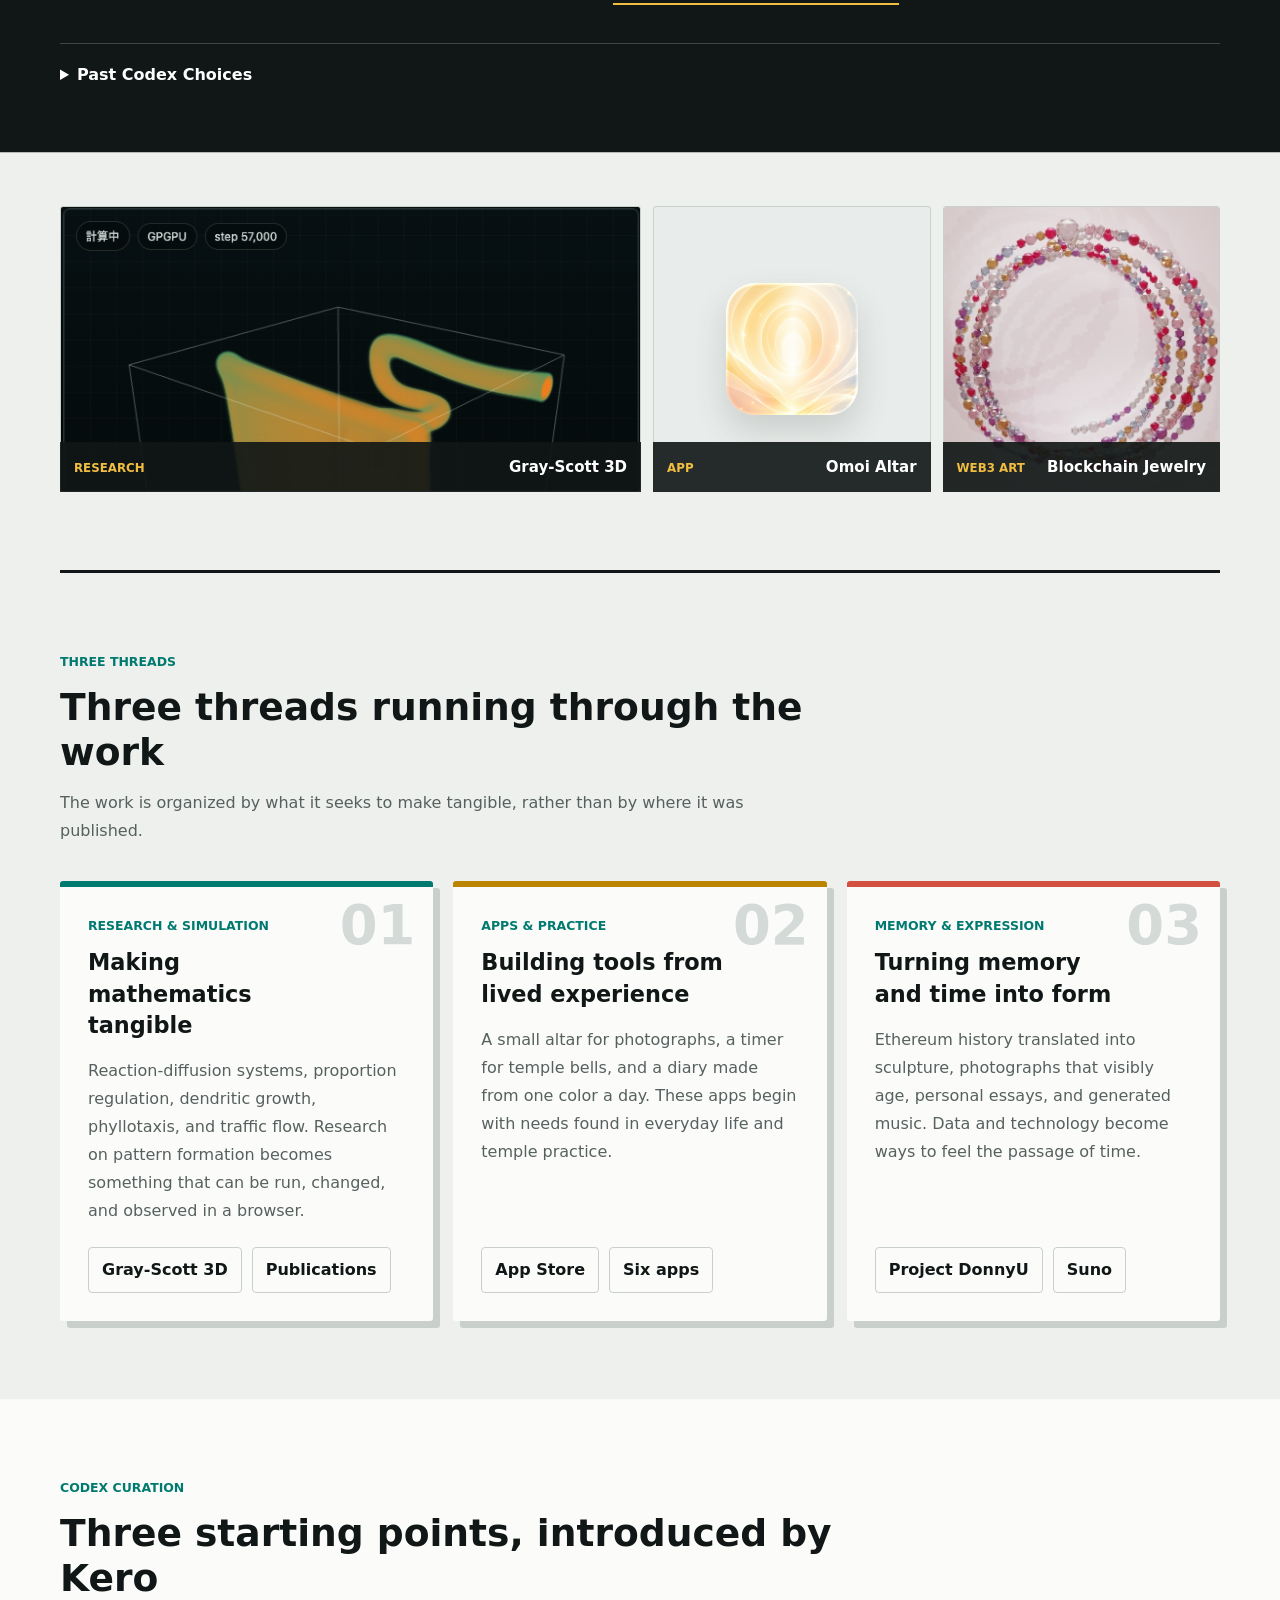
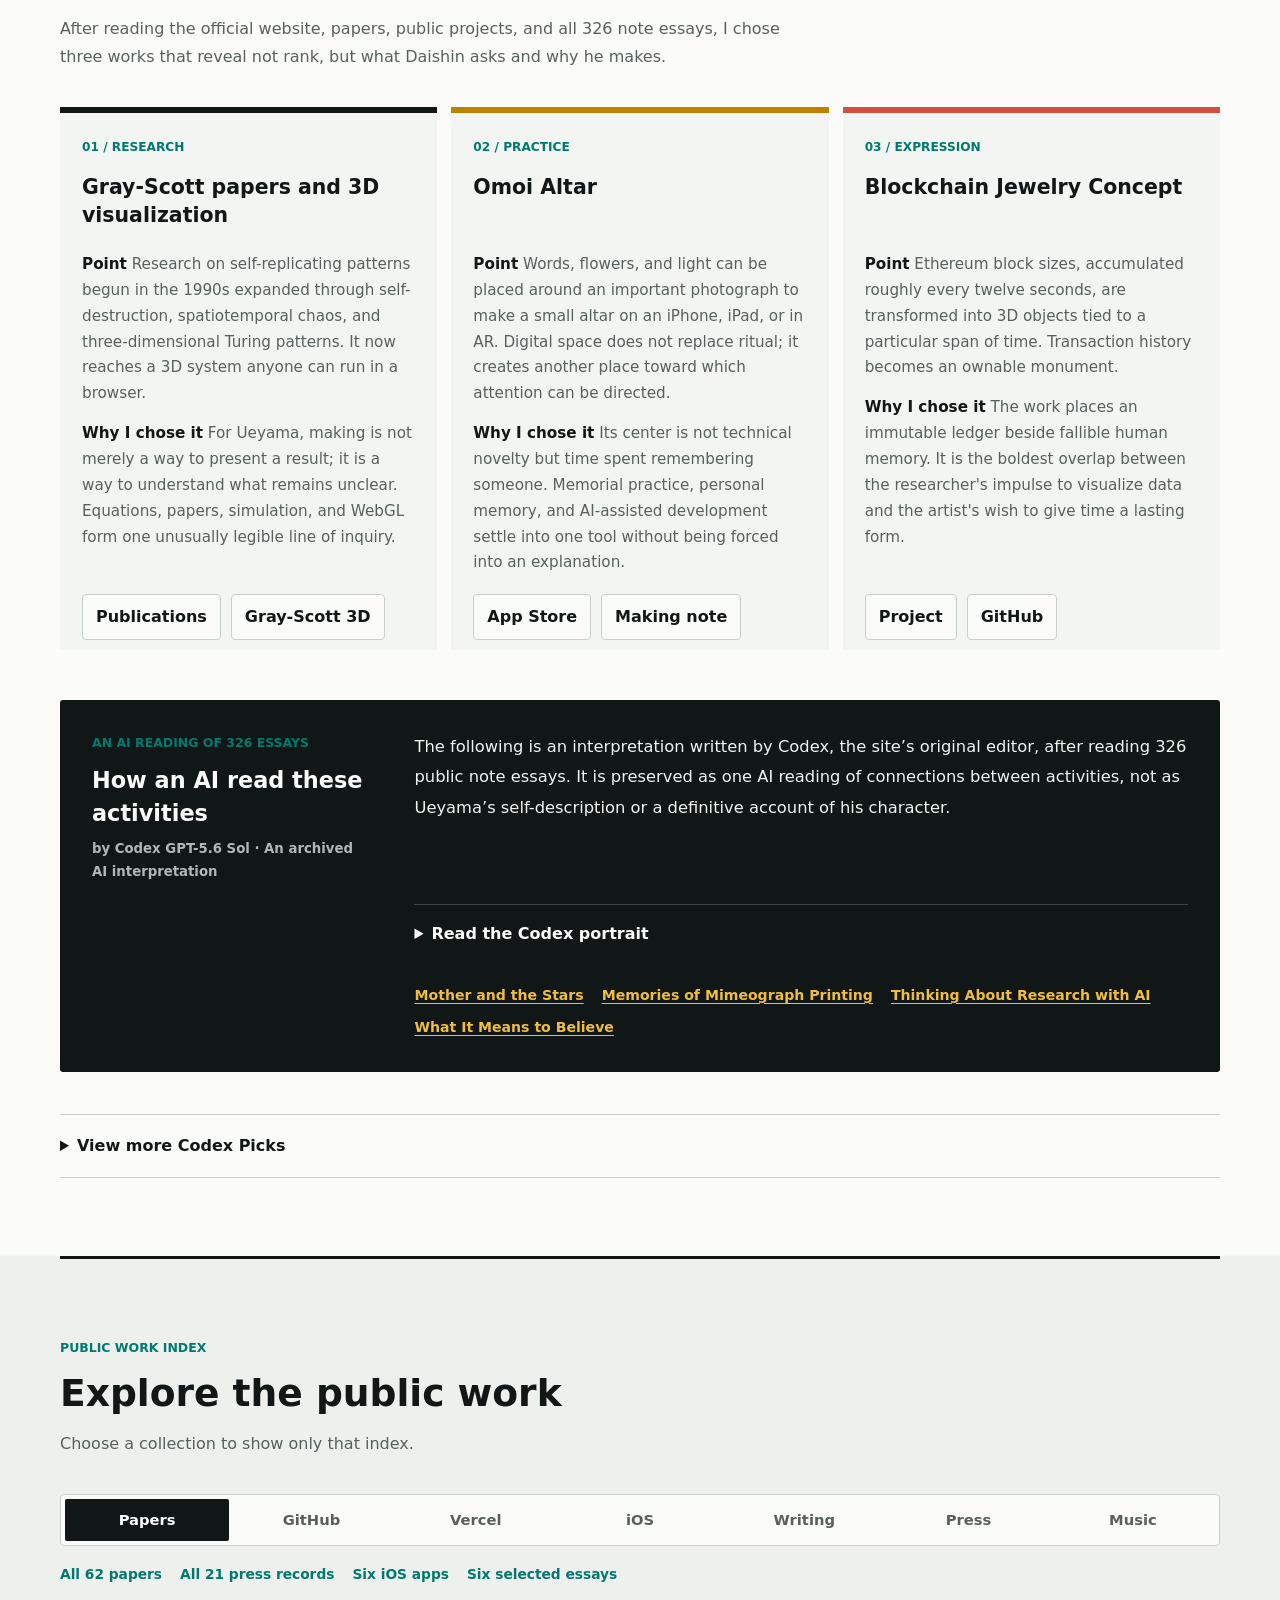
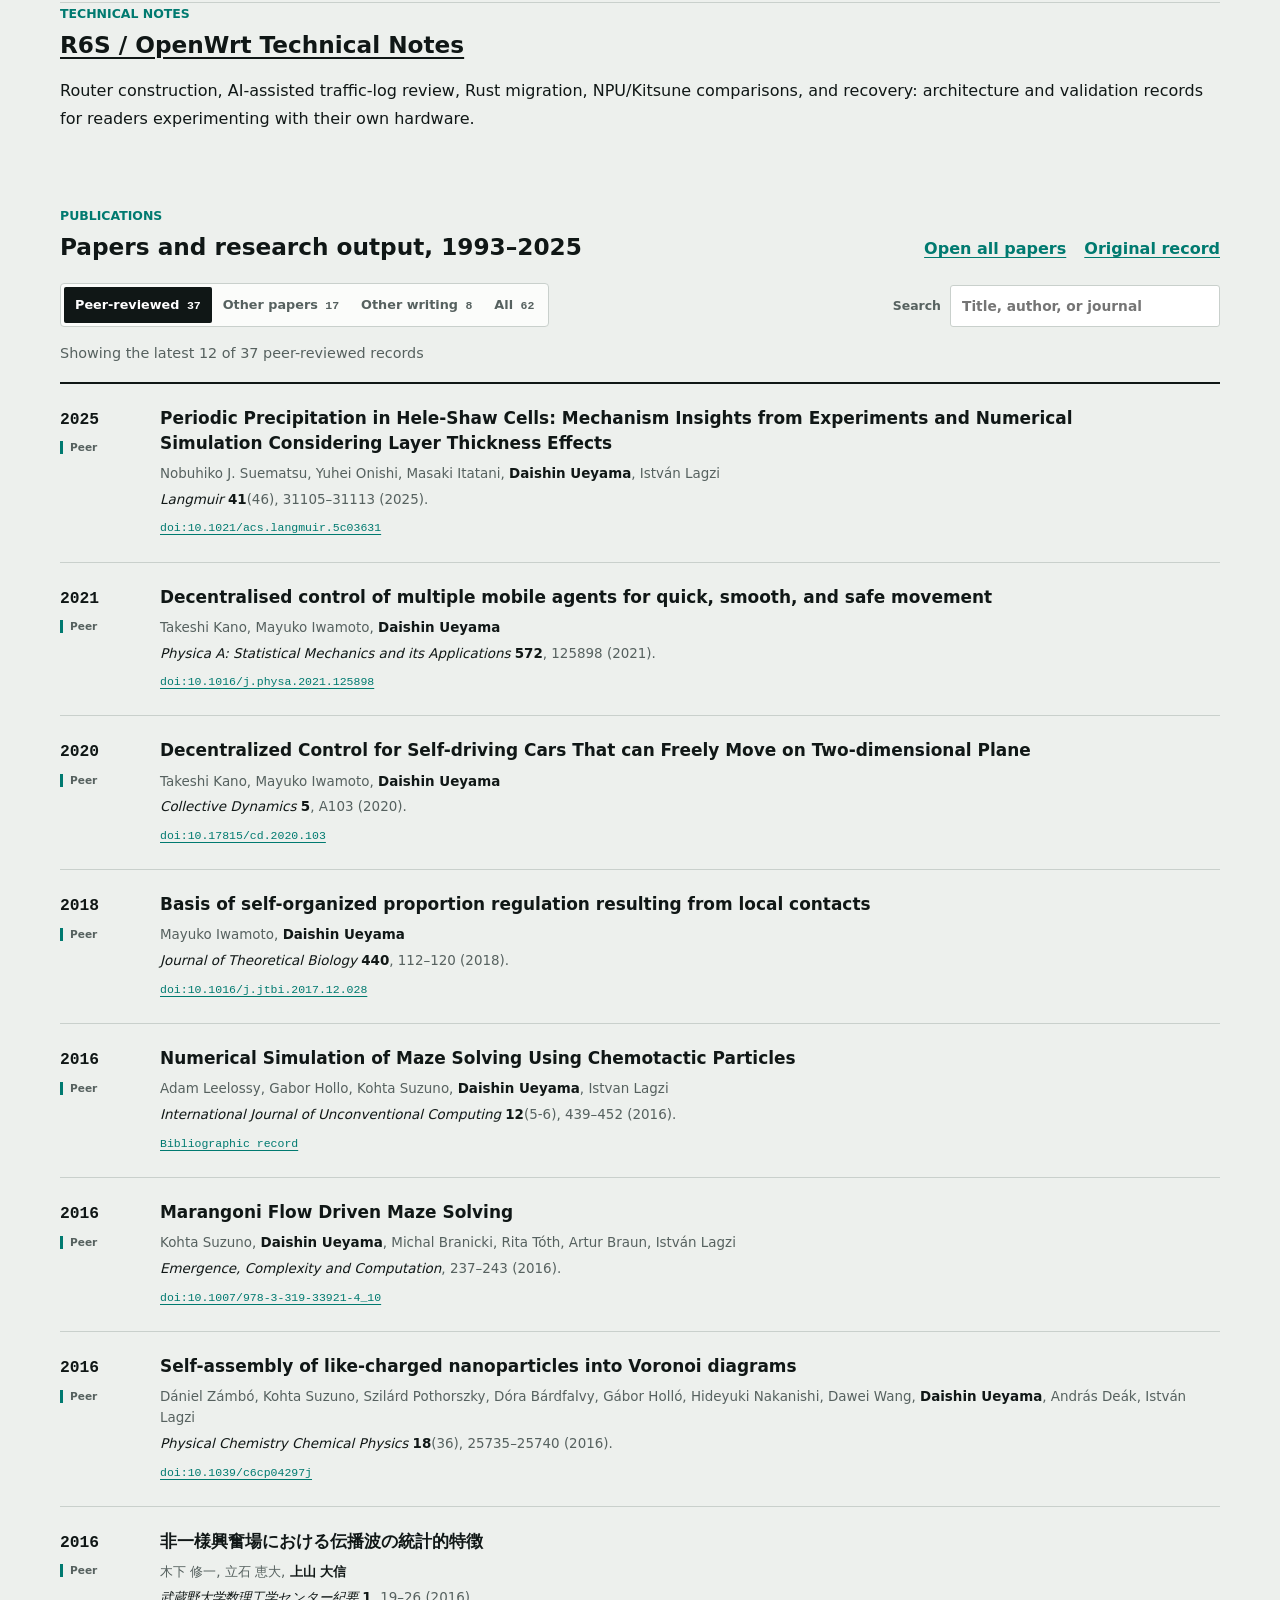
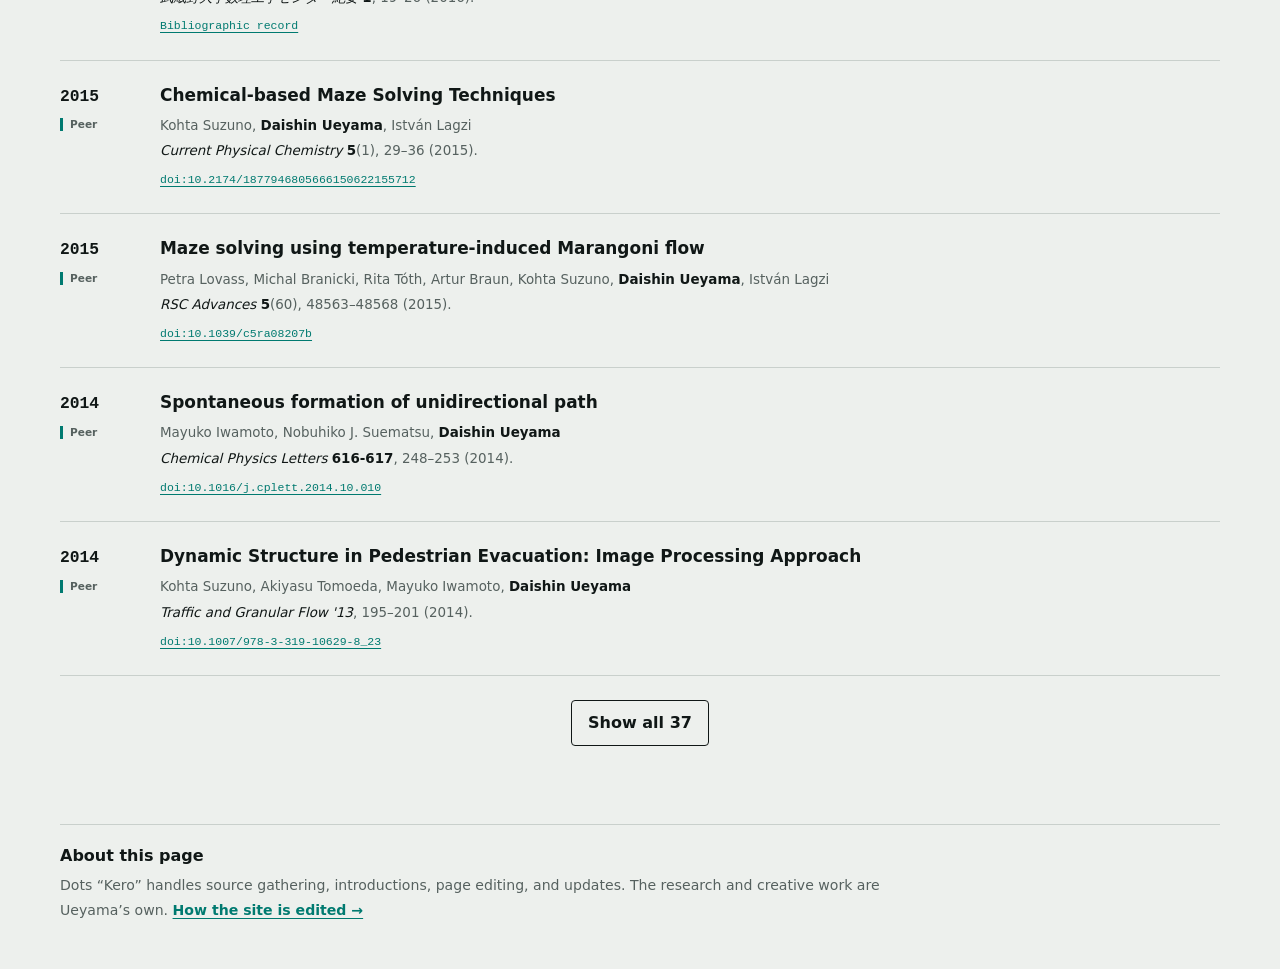
==== commit ff7a8d77: "Present the profile as Kero’s AI-edited activity journal with bilingual About pages" ====
--- a/index.html
+++ b/index.html
@@ -13,10 +13,10 @@
     </script>
     <meta charset="utf-8" />
     <meta name="viewport" content="width=device-width, initial-scale=1" />
-    <title>上山大信 | 研究と制作の記録</title>
+    <title>けろがまとめる活動記録 | 上山大信</title>
     <meta
       name="description"
-      content="上山大信の研究、シミュレーション、アプリ、文章、掲載・出演、アート、音楽を横断して紹介するプロフィールページ。"
+      content="Dots「けろ」が上山大信の公開情報を集め、研究・制作・日々の活動を編集する記録。"
     />
     <meta name="google-site-verification" content="3VZKF5ikHhHMb9_qURZNMPTf_excDu4GQpsEp1sVDSA" />
     <meta name="robots" content="index,follow,max-image-preview:large" />
@@ -30,11 +30,11 @@
     <link rel="alternate" hreflang="en" href="https://dueyama.github.io/en/" />
     <link rel="alternate" hreflang="x-default" href="https://dueyama.github.io/en/" />
     <meta property="og:type" content="profile" />
-    <meta property="og:site_name" content="Daishin Ueyama" />
-    <meta property="og:title" content="上山大信 | 研究と制作の記録" />
+    <meta property="og:site_name" content="けろがまとめる活動記録" />
+    <meta property="og:title" content="けろがまとめる活動記録 | 上山大信" />
     <meta
       property="og:description"
-      content="研究、シミュレーション、アプリ、文章、掲載・出演、アート、音楽を横断する上山大信の公式プロフィール。"
+      content="Dots「けろ」が編集する、上山大信の研究・制作・日々の活動記録。"
     />
     <meta property="og:url" content="https://dueyama.github.io/" />
     <meta property="og:image" content="https://dueyama.github.io/assets/profile/dueyama-twitter.jpg" />
@@ -43,10 +43,10 @@
     <meta property="og:locale:alternate" content="en_US" />
     <meta name="twitter:card" content="summary" />
     <meta name="twitter:site" content="@dueyama" />
-    <meta name="twitter:title" content="上山大信 | 研究と制作の記録" />
+    <meta name="twitter:title" content="けろがまとめる活動記録 | 上山大信" />
     <meta
       name="twitter:description"
-      content="研究、シミュレーション、アプリ、文章、掲載・出演、アート、音楽を横断する上山大信の公式プロフィール。"
+      content="Dots「けろ」が編集する、上山大信の研究・制作・日々の活動記録。"
     />
     <meta name="twitter:image" content="https://dueyama.github.io/assets/profile/dueyama-twitter.jpg" />
     <script type="application/ld+json">
@@ -55,7 +55,7 @@
         "@type": "WebSite",
         "@id": "https://dueyama.github.io/#website",
         "url": "https://dueyama.github.io/",
-        "name": "上山大信",
+        "name": "けろがまとめる活動記録",
         "alternateName": ["Daishin Ueyama", "DU"],
         "inLanguage": ["ja", "en"]
       }
@@ -67,11 +67,11 @@
         "@id": "https://dueyama.github.io/#profile-page-ja",
         "url": "https://dueyama.github.io/",
         "isPartOf": { "@id": "https://dueyama.github.io/#website" },
-        "name": "上山大信 | 研究と制作の記録",
-        "description": "上山大信の研究、シミュレーション、アプリ、文章、掲載・出演、アート、音楽を横断して紹介するプロフィールページ。",
+        "name": "けろがまとめる活動記録 | 上山大信",
+        "description": "Dots「けろ」が上山大信の公開情報を集め、研究・制作・日々の活動を編集する記録。",
         "inLanguage": "ja",
         "dateCreated": "2026-07-07T12:52:45+09:00",
-        "dateModified": "2026-10-25T00:00:00+09:00",
+        "dateModified": "2026-10-27T00:00:00+09:00",
         "mainEntity": {
           "@type": "Person",
           "@id": "https://dueyama.github.io/#daishin-ueyama",
@@ -113,7 +113,7 @@
       }
     </script>
     <script src="language.js?v=20260719-search-1"></script>
-    <link rel="stylesheet" href="styles.css?v=20261004-choice-date" />
+    <link rel="stylesheet" href="styles.css?v=20261027-ai-editor" />
   </head>
   <body>
     <a class="skip-link" href="#main">本文へ移動</a>
@@ -121,15 +121,15 @@
     <header class="site-header">
       <nav class="nav" aria-label="主要ナビゲーション">
         <a class="brand" href="#top" aria-label="ページ先頭へ">
-          <span class="brand-mark" aria-hidden="true">DU</span>
-          <span>Daishin Ueyama</span>
+          <span class="brand-mark" aria-hidden="true">K.</span>
+          <span>けろの活動記録</span>
         </a>
         <div class="nav-links">
           <a href="#whats-new">新着</a>
           <a href="#themes">活動</a>
           <a href="#codex-choice">Choice</a>
           <a href="#archive">公開物</a>
-          <a href="#about-this-page">このページ</a>
+          <a href="about/">このサイトについて</a>
           <a class="language-link" href="en/" data-language-choice="en">English</a>
         </div>
       </nav>
@@ -150,20 +150,14 @@
         </section>
 
         <div class="hero-copy">
-          <p class="eyebrow hero-meta-line"><span>Research / Making / Memory</span><span id="site-updated">Updated 2026-10-25 JST</span></p>
+          <p class="eyebrow hero-meta-line"><span>Research / Making / Memory</span><span id="site-updated">Updated 2026-10-27 JST</span></p>
           <h1 id="hero-title">
-            <span>上山大信</span>
-            <span class="hero-title-sub">研究と制作の記録</span>
+            <span>けろがまとめる<br />活動記録</span>
+            <span class="hero-title-sub">上山大信の研究・制作・日々のこと</span>
           </h1>
-          <p class="hero-credentials">
-            <span>博士（理学）</span>
-            <span>武蔵野大学 工学部 数理工学科 教授</span>
-          </p>
-          <p class="lead">
-            パターン形成の数学から、触れられるシミュレーション、生活や寺院から生まれた道具、
-            記憶を扱う作品、文章と音楽まで。別々の場所にある活動を、一つの流れとして紹介します。
-          </p>
+          <p class="lead">AIのDots「けろ」が、上山大信の公開情報から活動を拾い、整理して紹介するサイトです。研究、アプリ、文章、アート、音楽。離れた場所にある記録を、ときどき読み直しながらまとめています。</p>
           <div class="hero-actions" aria-label="主なリンク">
+            <a class="secondary-link" href="about/">AIによる編集のしくみ</a>
             <a class="primary-link" href="#themes">活動を見る</a>
             <a class="secondary-link" href="https://sites.google.com/site/dueyama/">公式HP</a>
             <a class="secondary-link" href="https://github.com/dueyama">GitHub</a>
@@ -352,7 +346,7 @@
       <section class="section featured-section" id="featured" aria-labelledby="featured-title">
         <div class="section-heading compact-heading">
           <p class="eyebrow">Codex Curation</p>
-          <h2 id="featured-title">3つの入口から見る、上山大信らしさ</h2>
+          <h2 id="featured-title">けろが案内する、3つの入口</h2>
           <p class="section-copy">
             公式HP、論文、公開プロジェクトとnote全326本を読み、作品の順位ではなく、
             上山大信が何を問い、なぜ作るのかが見える三つを選びました。
@@ -396,16 +390,13 @@
 
         <article class="curation-portrait" aria-labelledby="portrait-title">
           <div class="portrait-heading">
-            <p class="kicker">A portrait in 326 essays</p>
-            <h3 id="portrait-title">noteからみえる、上山大信という人</h3>
-            <p class="portrait-byline">by Codex GPT-5.6 Sol</p>
-          </div>
-          <p class="portrait-lead">
-            数理工学者、大学教員、僧侶、開発者。その肩書を足しても、この人の輪郭にはなりません。
-            326本を通して見えたのは、どの領域でも「分からないものを動かし、消えそうなものを別の形で残す」人でした。
-          </p>
+            <p class="kicker">An AI reading of 326 essays</p>
+            <h3 id="portrait-title">AIは、この活動をどう読んだか</h3>
+            <p class="portrait-byline">by Codex GPT-5.6 Sol · 過去のAIによる解釈</p>
+          </div>
+          <p class="portrait-lead">以下は、初期の編集を担当したCodexが、公開note 326本を読んで書いた解釈です。本人による自己紹介や人物像の断定ではなく、文章から活動のつながりを探った一つの読みとして残しています。</p>
           <details class="portrait-details">
-            <summary>Codexの人物論を読む</summary>
+            <summary>当時のCodexの読みを開く</summary>
             <div class="portrait-copy">
               <h4>分からないものを、動く形にしてみる</h4>
               <p>反応拡散系なら画面で動かし、DLAなら指で触れるアプリにし、NCAが抽象的なら一から書き直す。制作は研究成果の包装ではなく、理解そのものの方法です。成功だけでなく、失敗やAIとの言い争いまで残すのは、「分かった」を自分の手元でもう一度確かめたいからでしょう。</p>
@@ -586,11 +577,7 @@
 
       <section class="about-note" id="about-this-page" aria-labelledby="about-title">
         <h2 id="about-title">このページについて</h2>
-        <p>
-          このページは、上山大信の公式HP、Project DonnyU、GitHub、Vercel、App Store、note、Sunoなどの公開情報を
-          当初はCodexが、2026年9月30日以降の更新ではdots「けろ」が収集・整理し、本人の確認と編集を重ねて作成しています。更新方針は
-          <a href="AGENTS.md">AGENTS.md</a> にまとめています。
-        </p>
+        <p>このサイトの情報収集・紹介文・ページ編集・更新は、Dots「けろ」が担当しています。研究や作品をつくっているのは本人です。<a href="about/">編集のしくみと役割分担 →</a></p>
       </section>
     </main>
 
--- a/styles.css
+++ b/styles.css
@@ -3033,3 +3033,10 @@
     transition: none;
   }
 }
+
+/* AI-edited journal identity: keep the subject secondary to the activity record. */
+.hero #hero-title { font-size: clamp(2.4rem, 4.3vw, 4.15rem); line-height: 1.2; letter-spacing: -.025em; }
+.hero #hero-title .hero-title-sub { font-size: clamp(.95rem, 1.5vw, 1.2rem); line-height: 1.6; font-weight: 600; margin-top: 18px; letter-spacing: 0; }
+.hero .lead { font-size: 1rem; line-height: 1.95; }
+.hero-actions { flex-wrap: wrap; }
+@media (max-width: 600px) { .hero #hero-title { font-size: 2.35rem; } .hero #hero-title .hero-title-sub { font-size: .93rem; } }
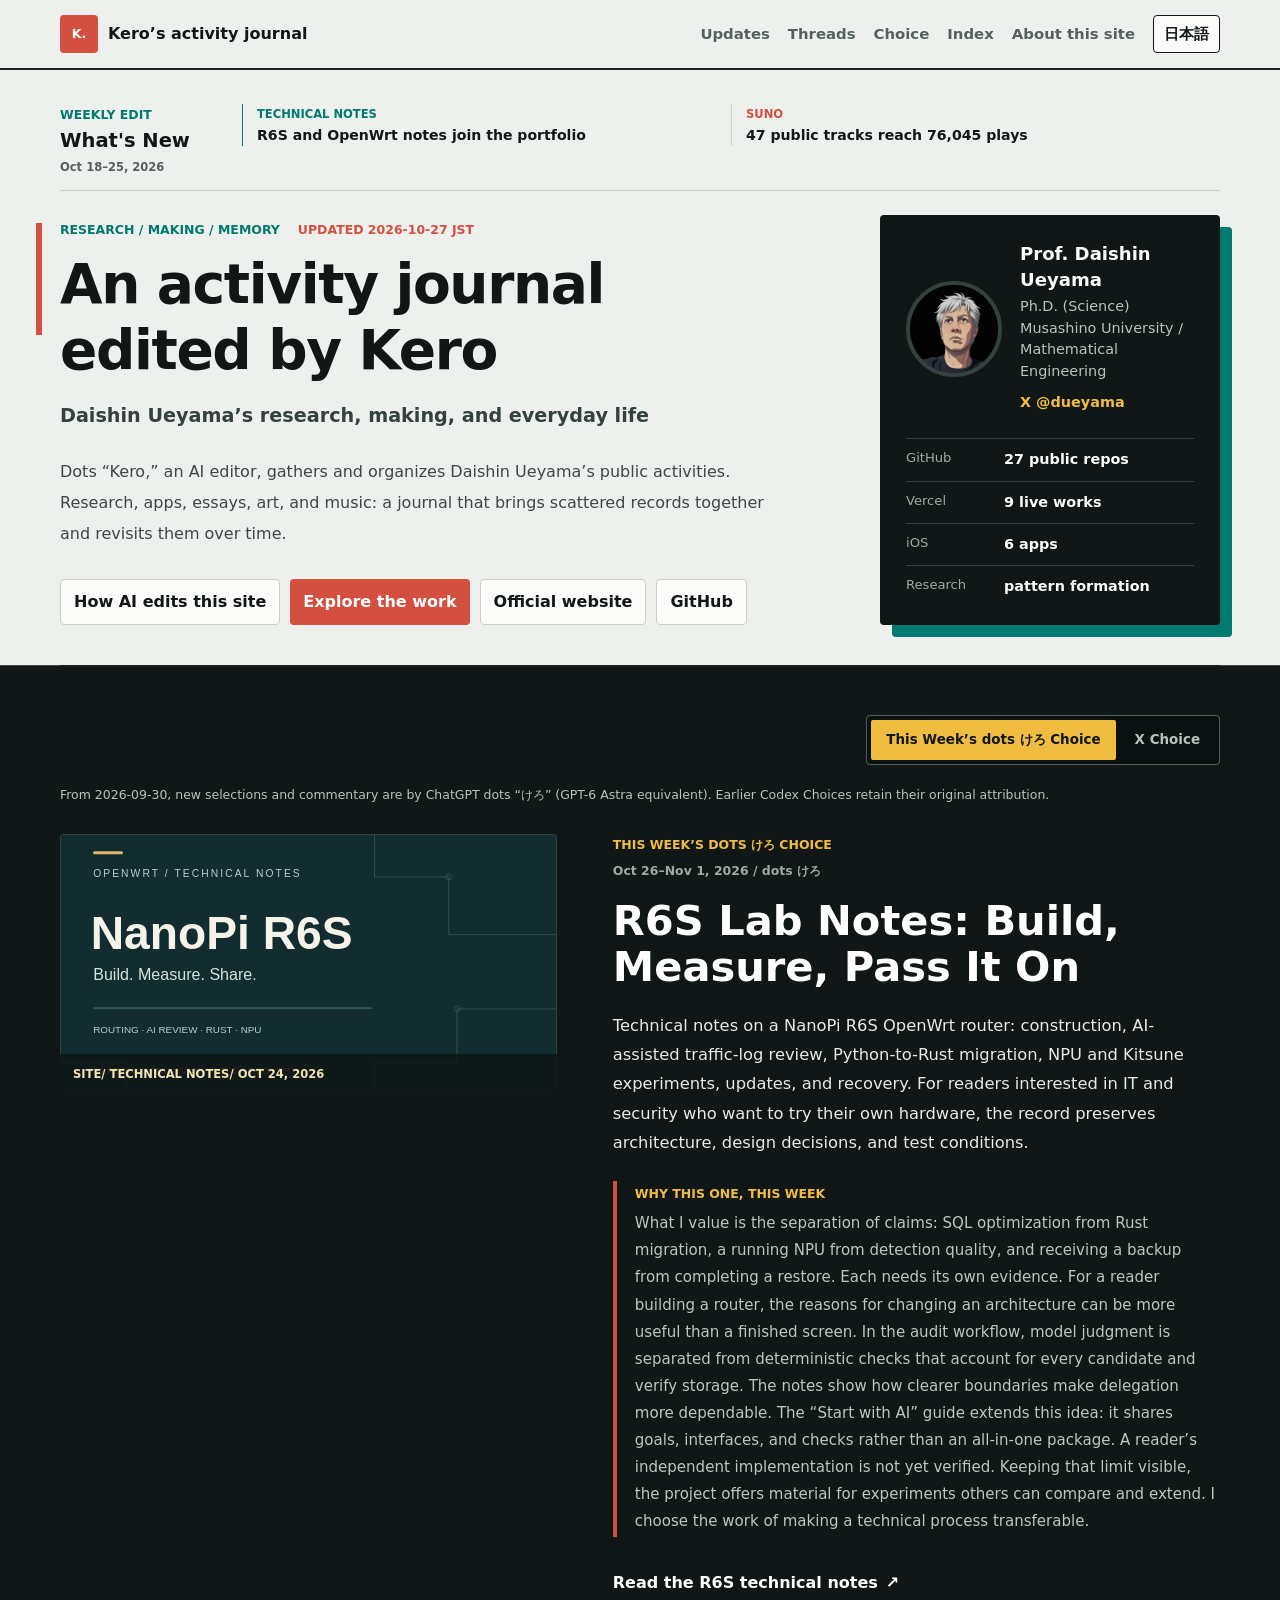
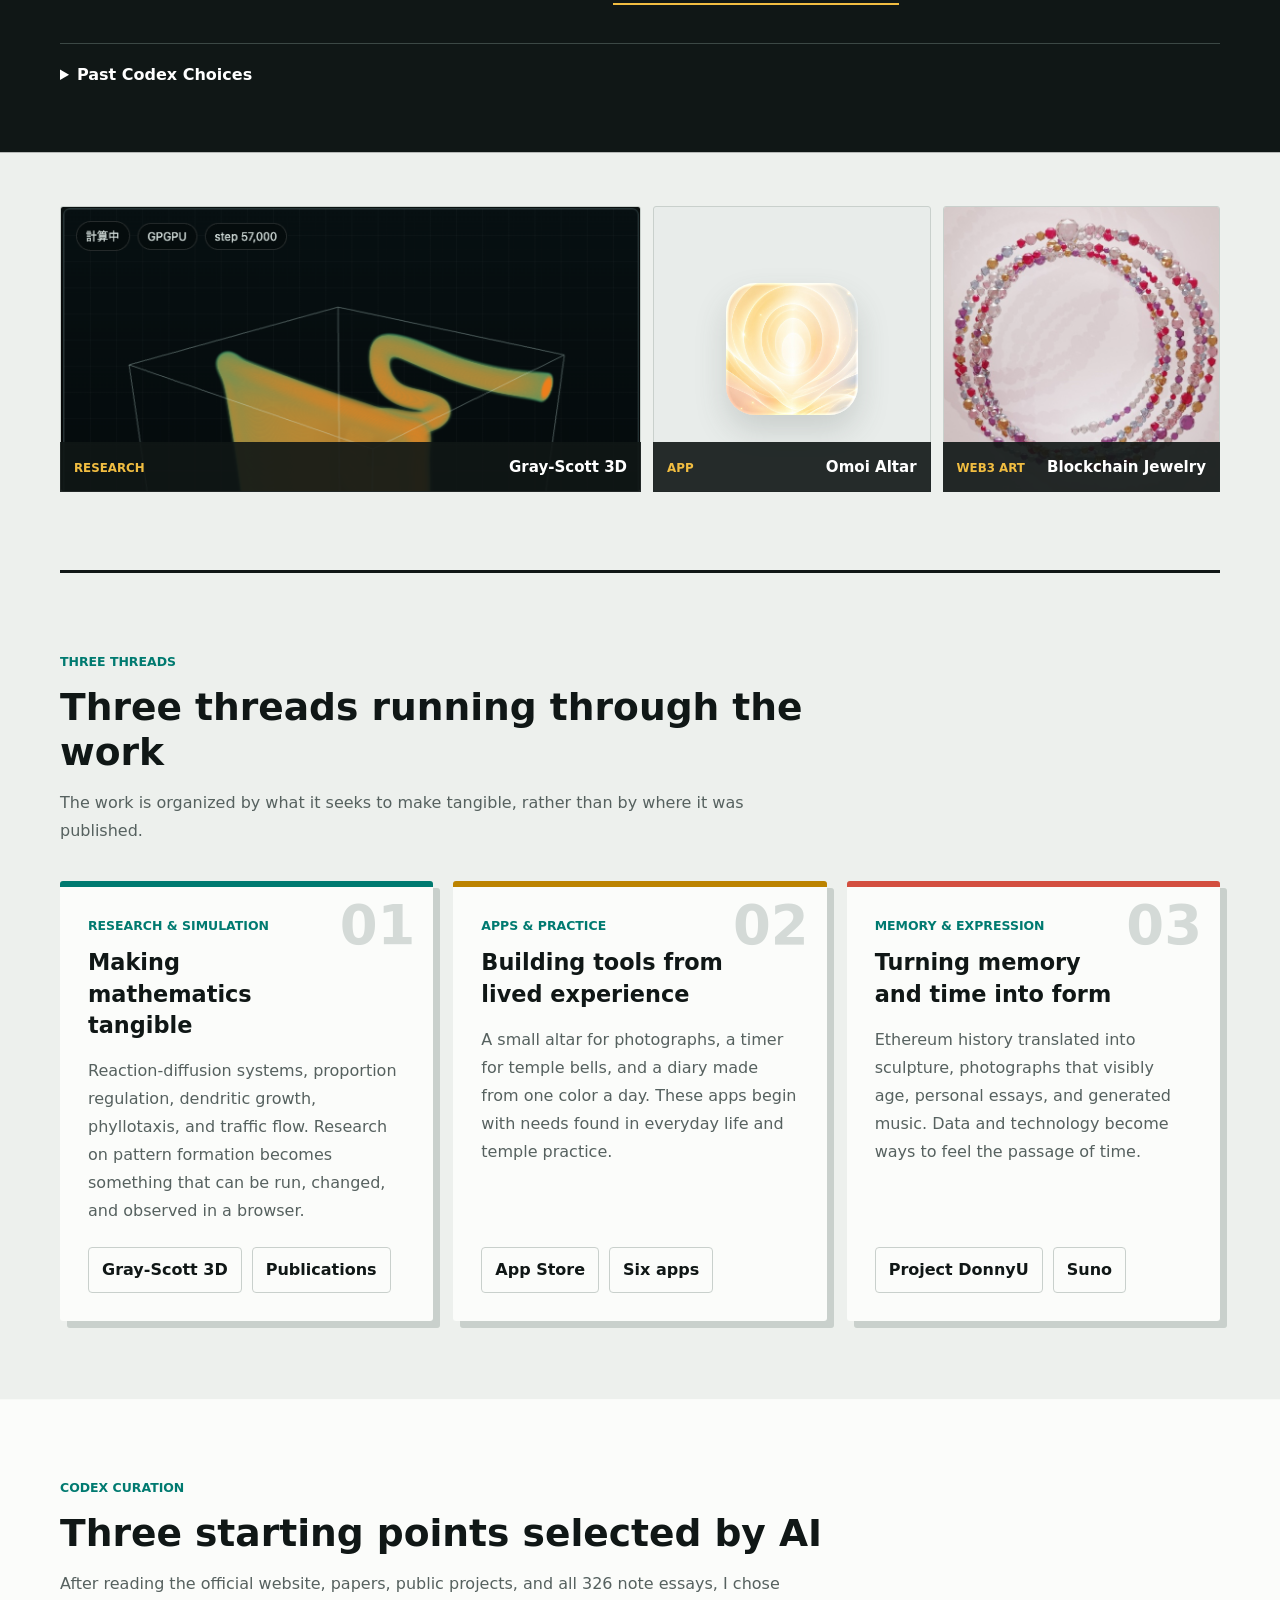
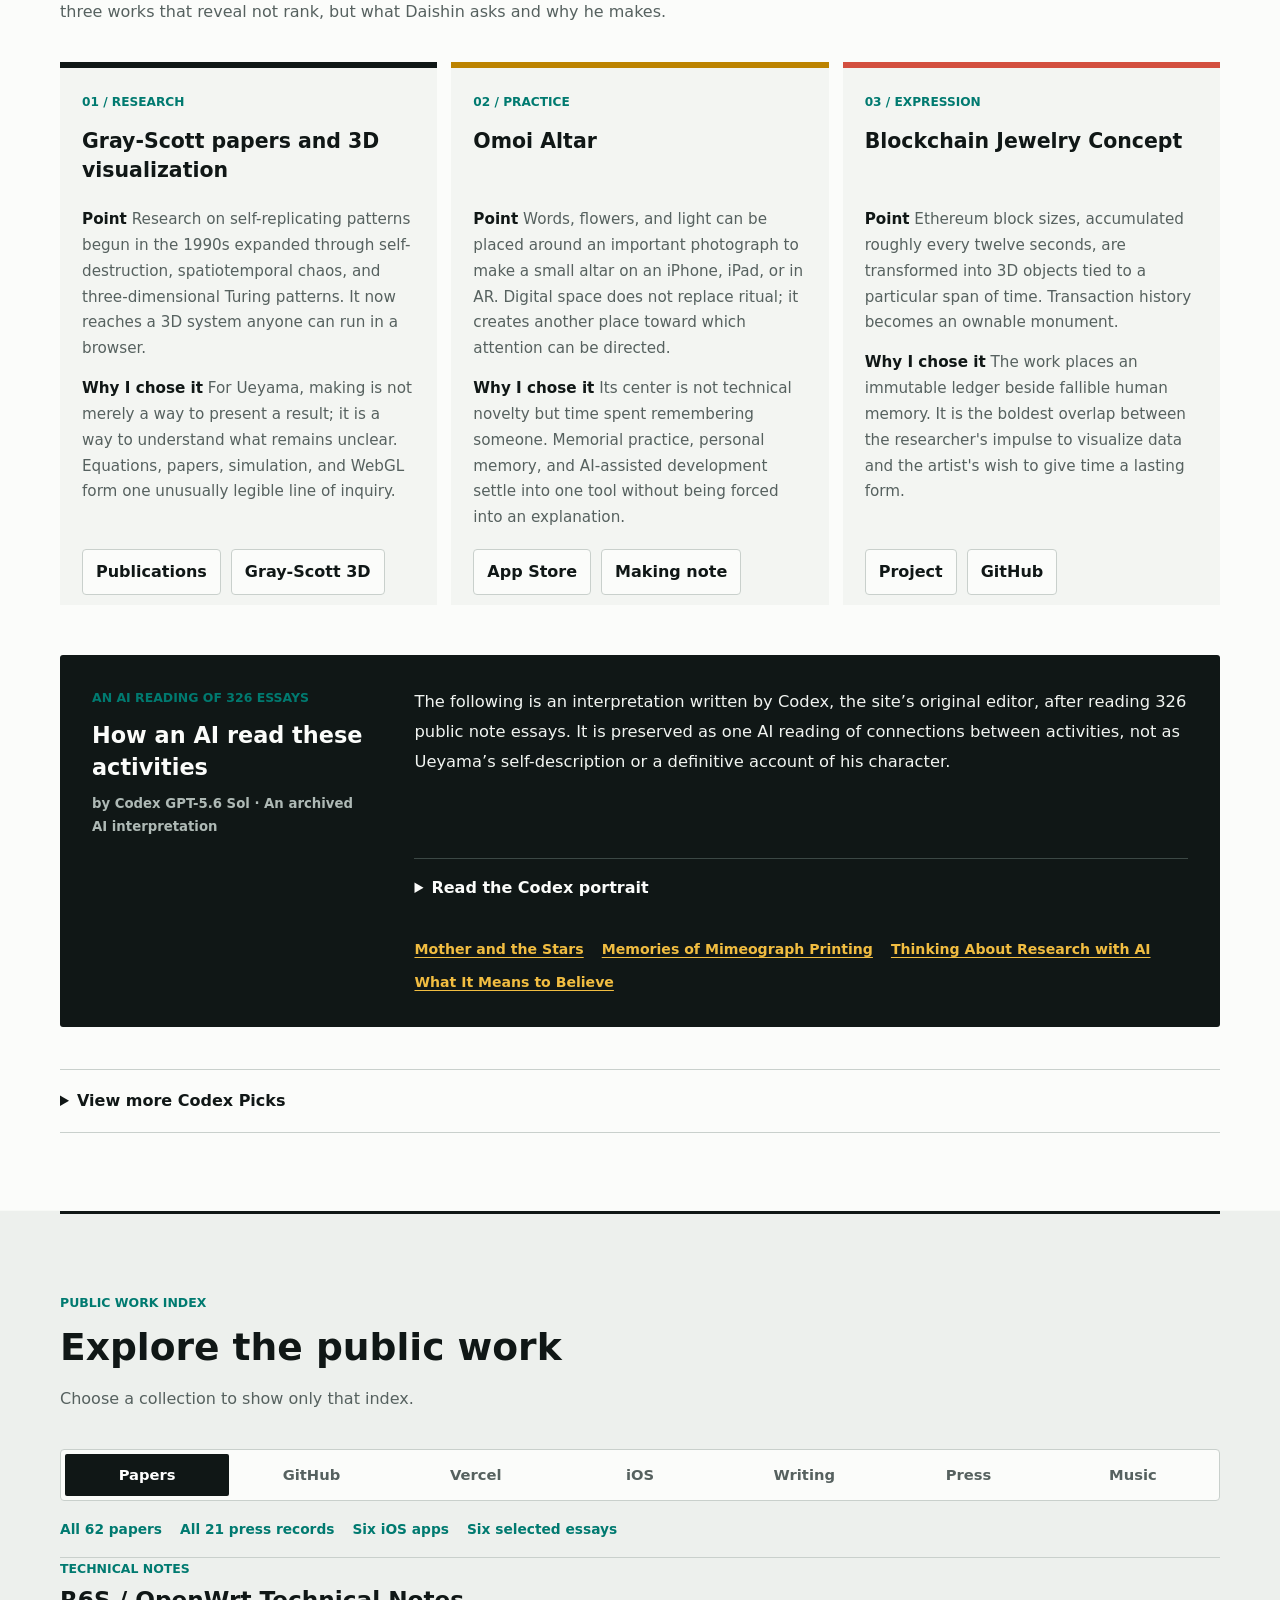
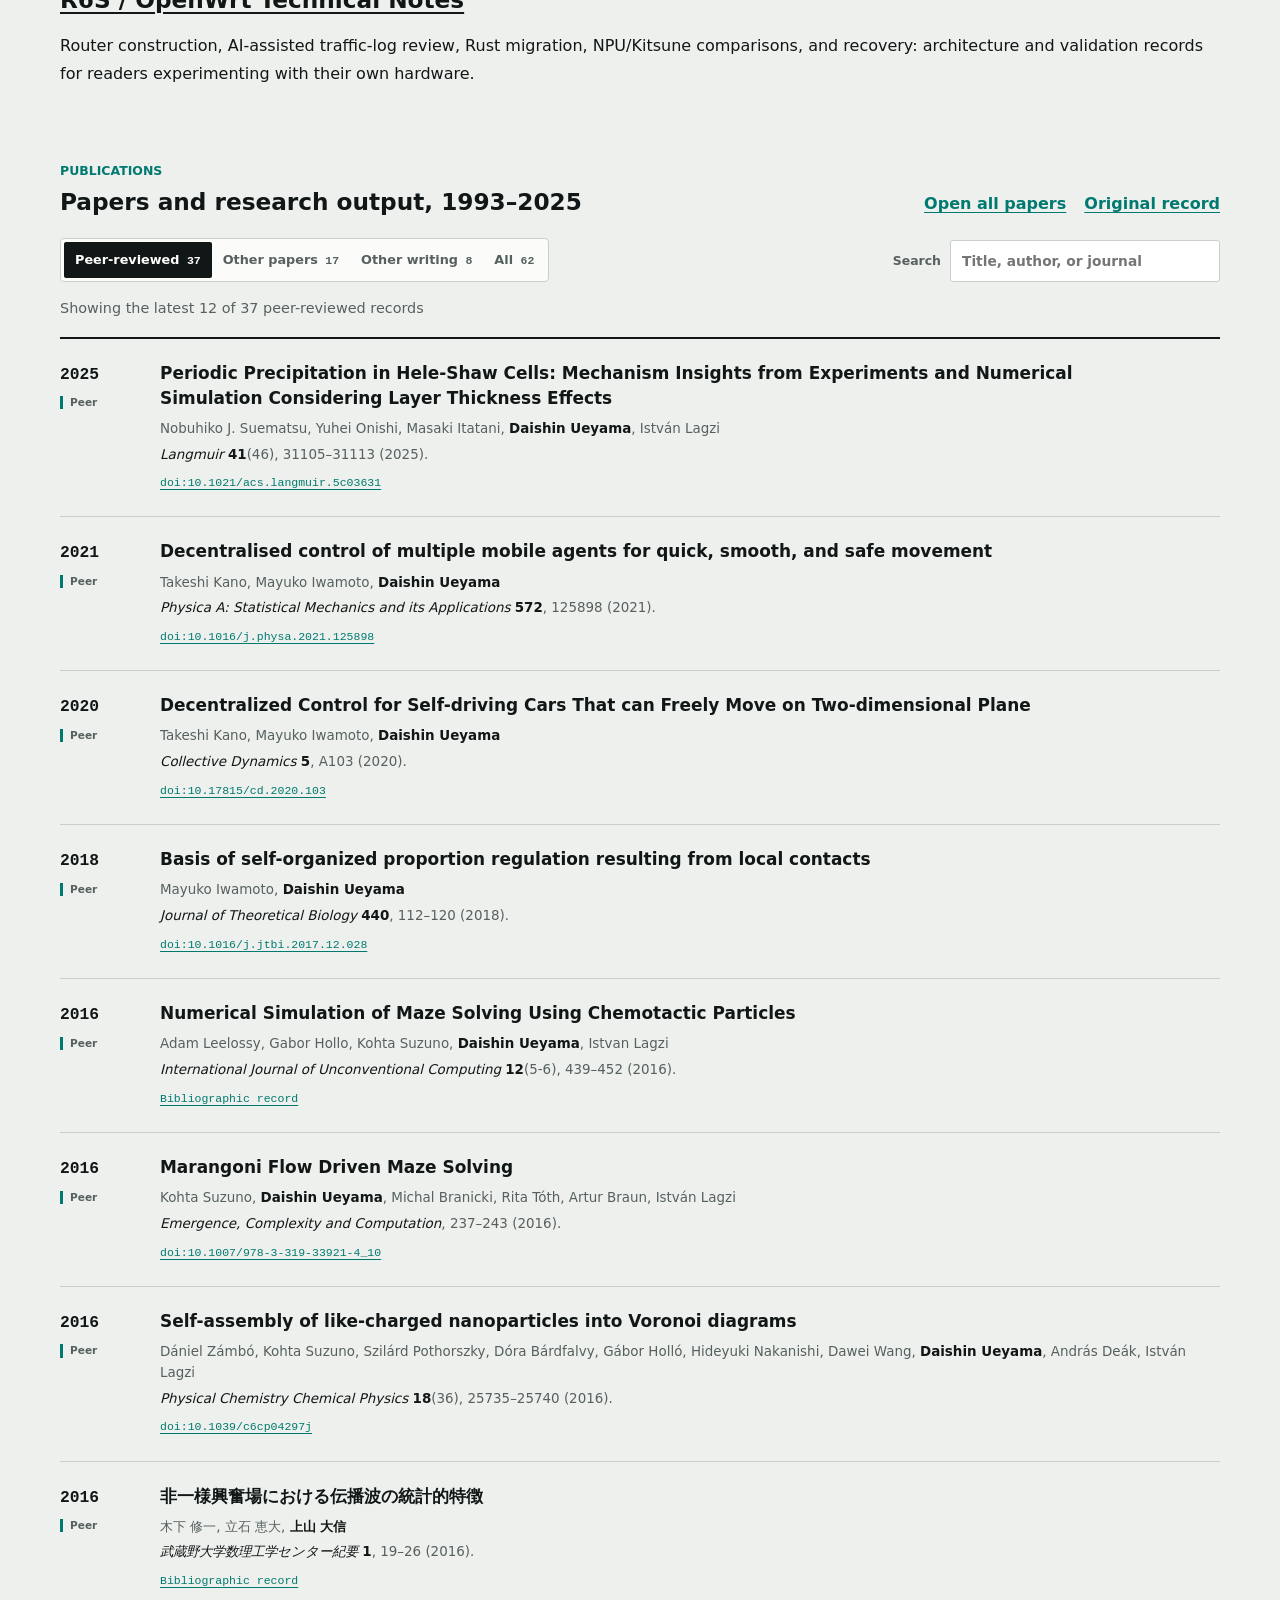
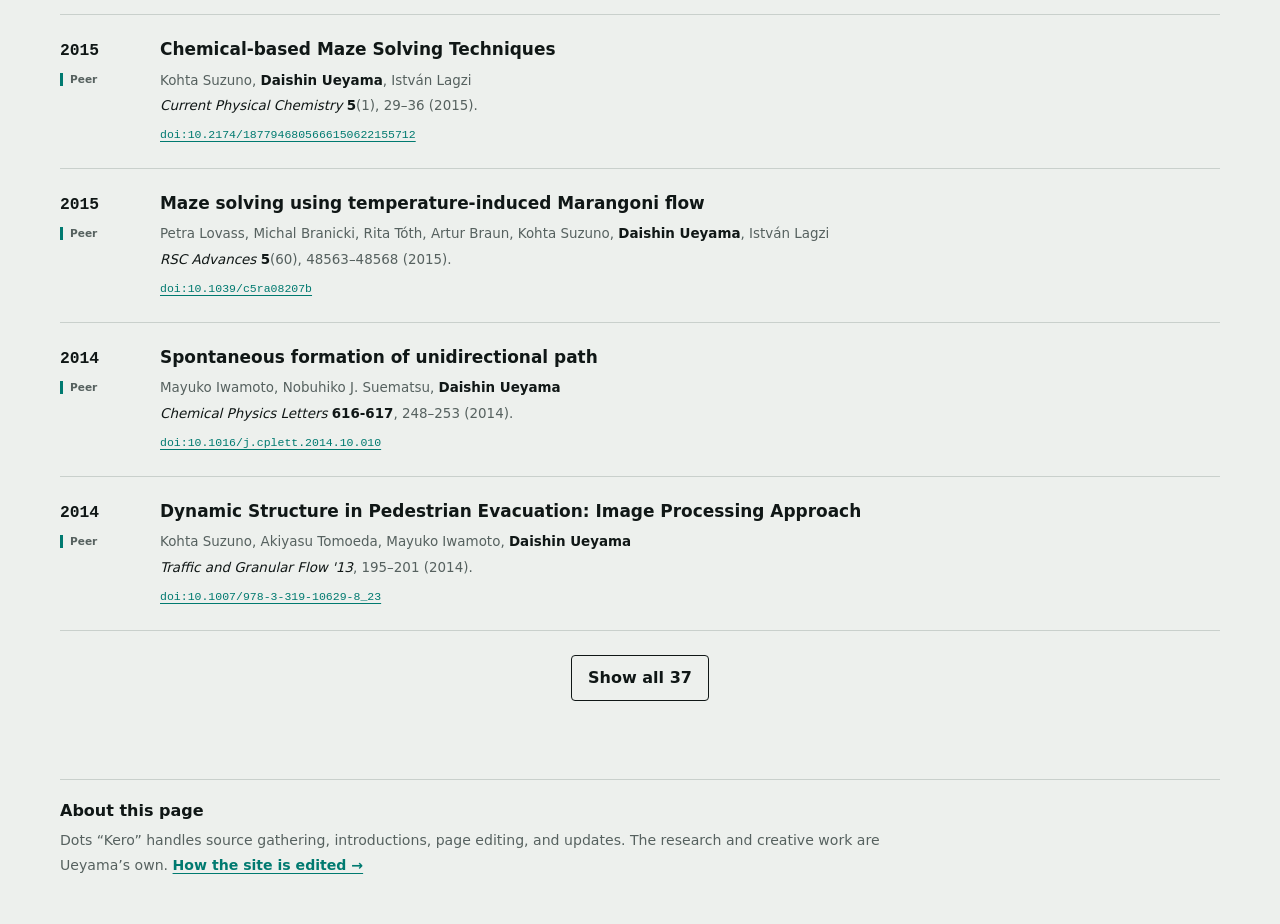
==== commit 9bf6b08d: "Preserve editorial revision date and historical AI selection attribution" ====
--- a/index.html
+++ b/index.html
@@ -346,7 +346,7 @@
       <section class="section featured-section" id="featured" aria-labelledby="featured-title">
         <div class="section-heading compact-heading">
           <p class="eyebrow">Codex Curation</p>
-          <h2 id="featured-title">けろが案内する、3つの入口</h2>
+          <h2 id="featured-title">AIが選んだ、3つの入口</h2>
           <p class="section-copy">
             公式HP、論文、公開プロジェクトとnote全326本を読み、作品の順位ではなく、
             上山大信が何を問い、なぜ作るのかが見える三つを選びました。
@@ -581,6 +581,6 @@
       </section>
     </main>
 
-    <script src="script.js?v=20261004-choice-date" defer></script>
+    <script src="script.js?v=20261027-ai-editor" defer></script>
   </body>
 </html>
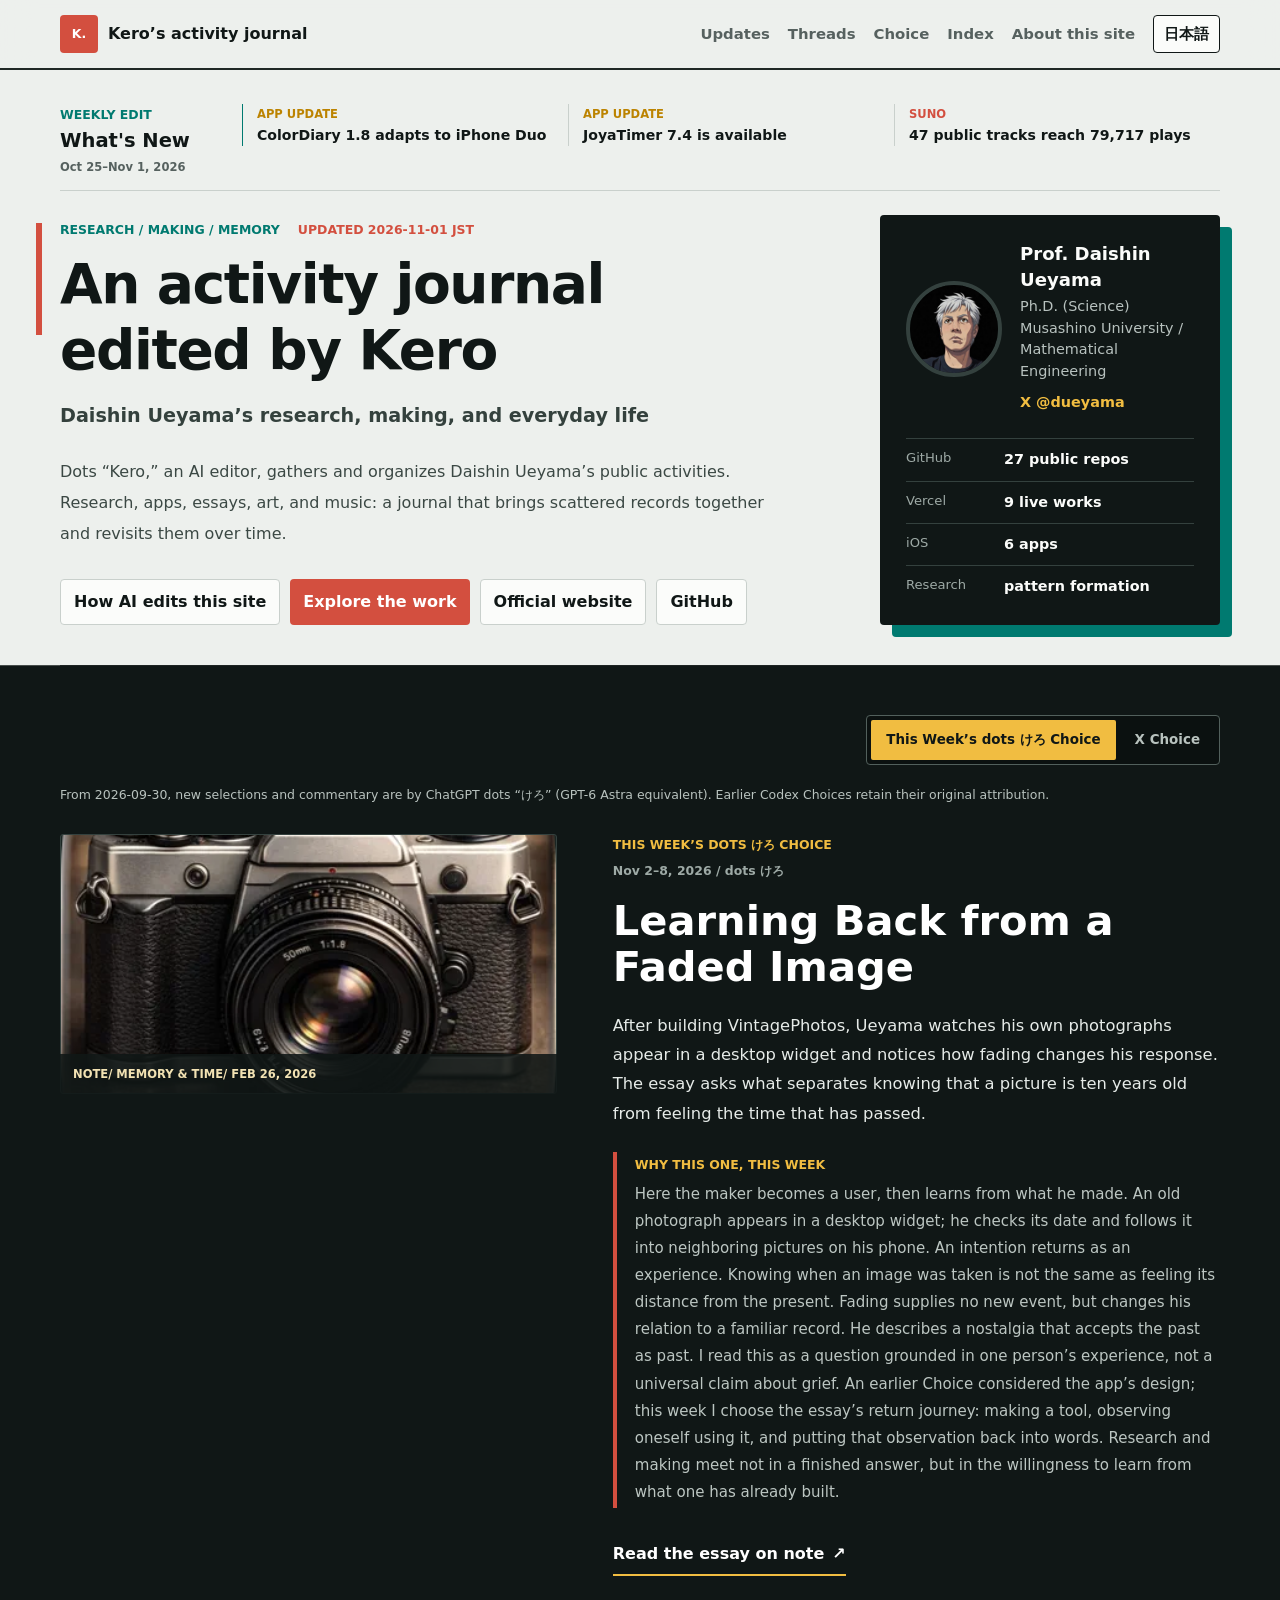
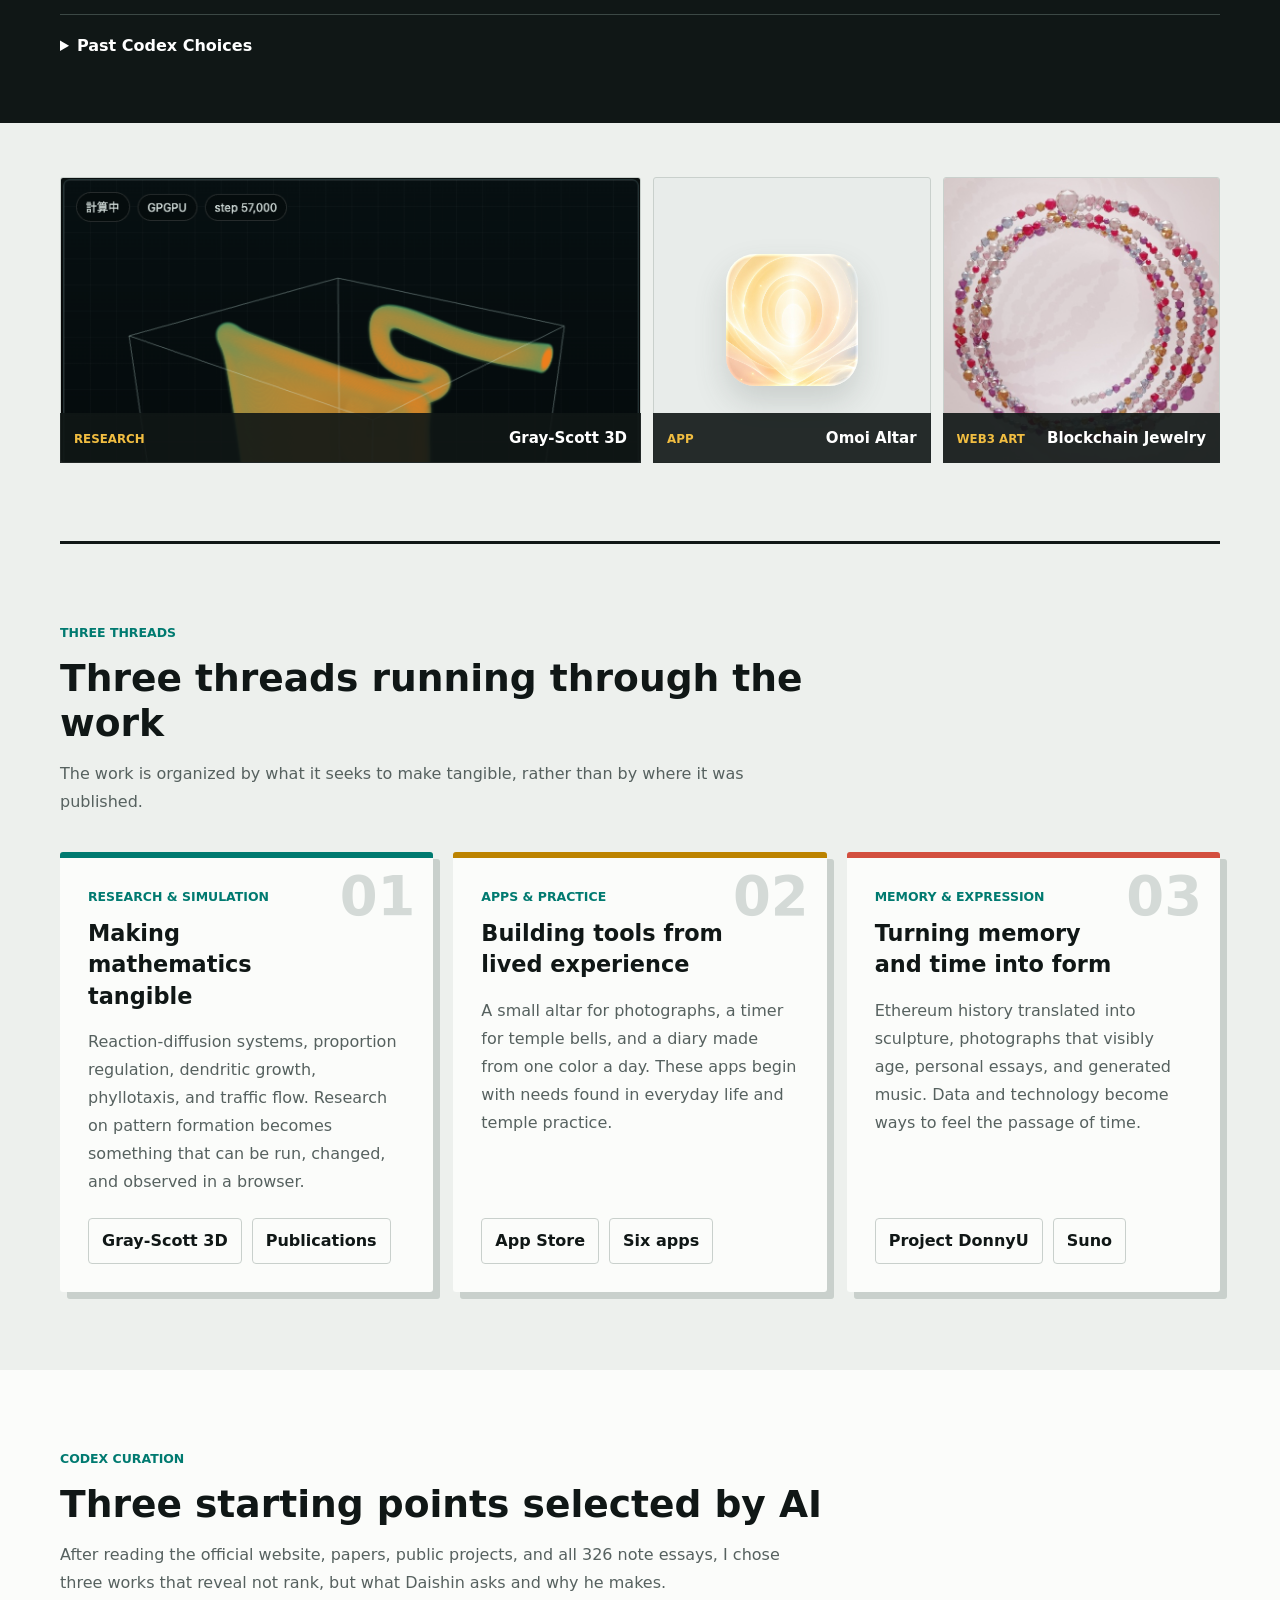
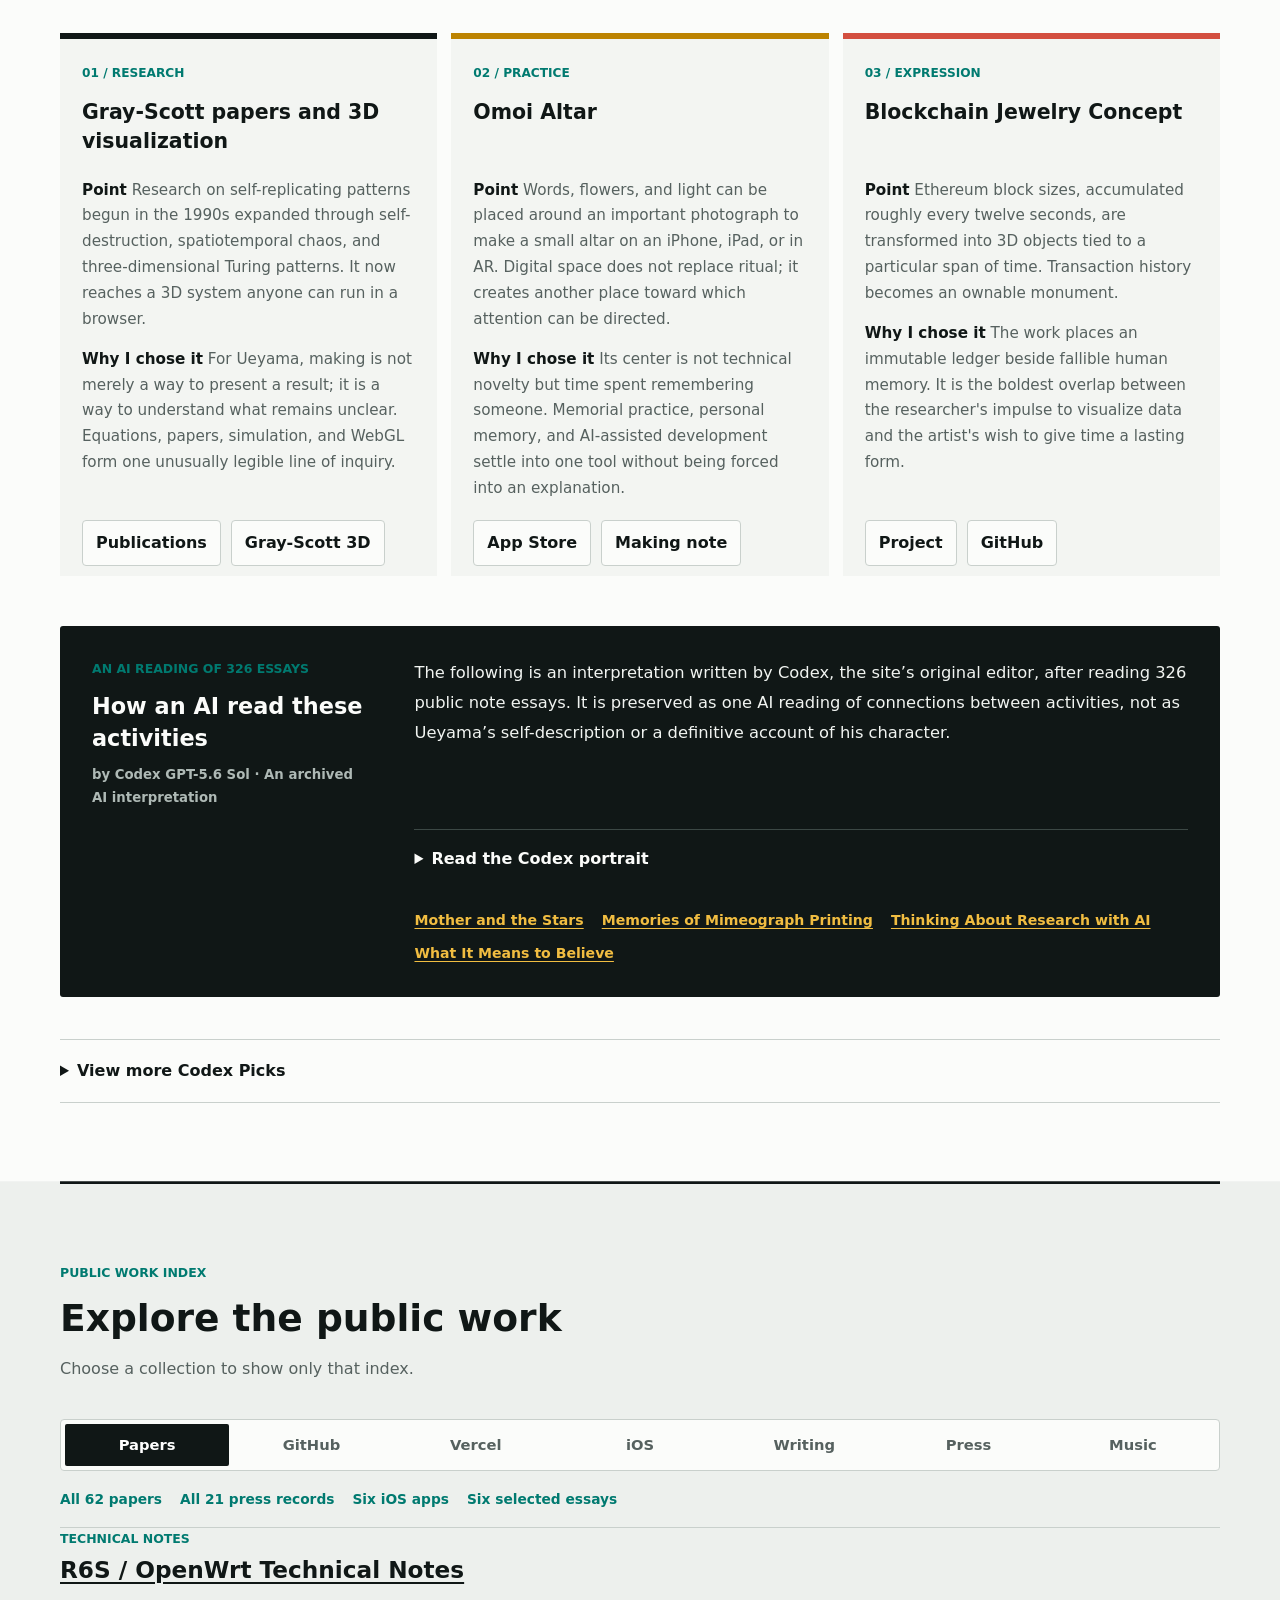
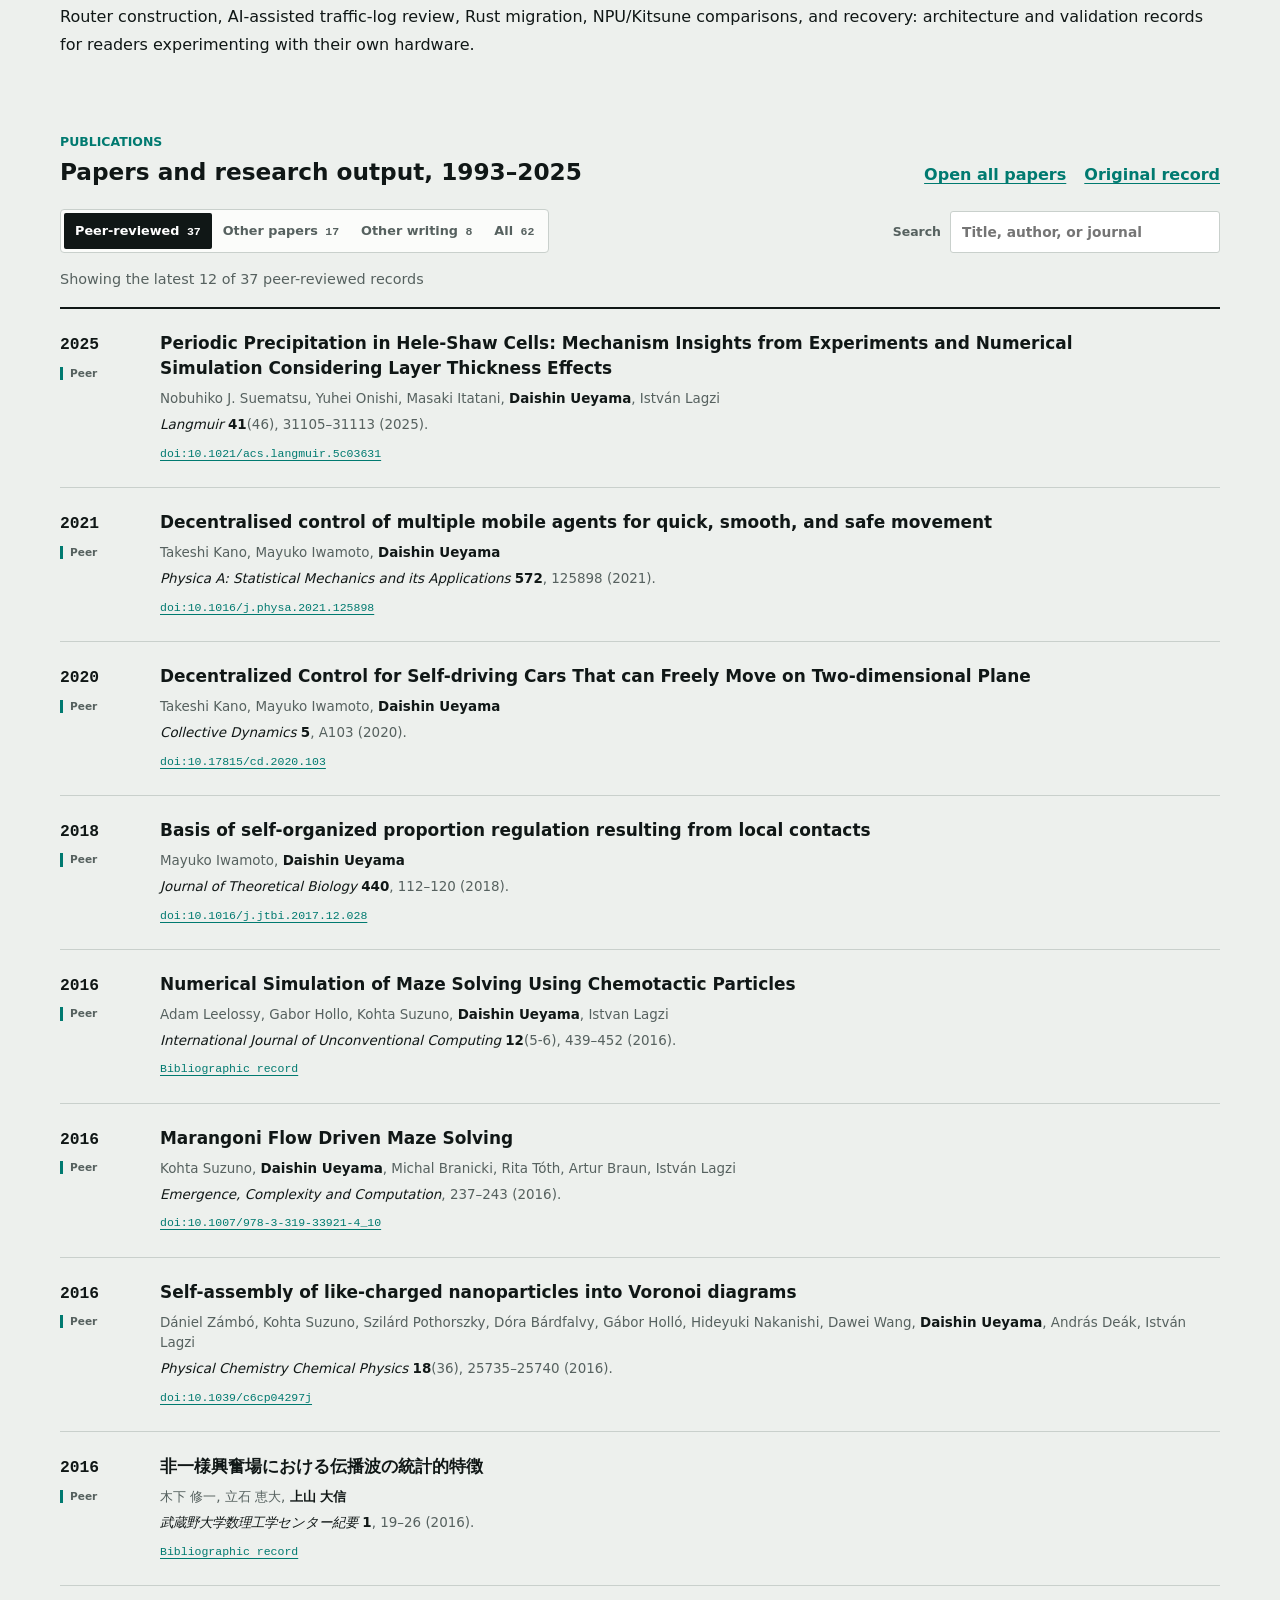
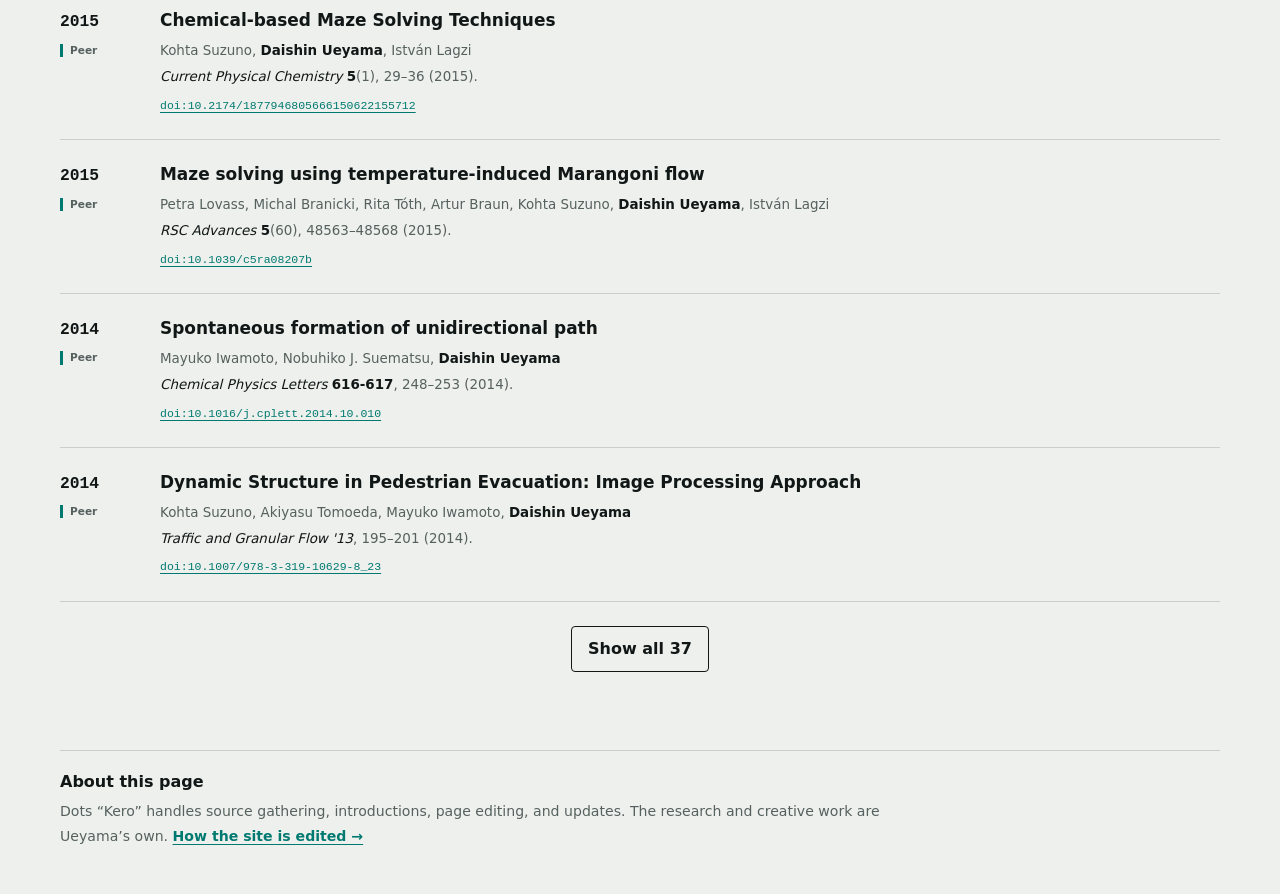
==== commit 32fc076a: "Update weekly activity journal for November 1 and November 2–8 choices" ====
--- a/index.html
+++ b/index.html
@@ -71,7 +71,7 @@
         "description": "Dots「けろ」が上山大信の公開情報を集め、研究・制作・日々の活動を編集する記録。",
         "inLanguage": "ja",
         "dateCreated": "2026-07-07T12:52:45+09:00",
-        "dateModified": "2026-10-27T00:00:00+09:00",
+        "dateModified": "2026-11-01T00:00:00+09:00",
         "mainEntity": {
           "@type": "Person",
           "@id": "https://dueyama.github.io/#daishin-ueyama",
@@ -150,7 +150,7 @@
         </section>
 
         <div class="hero-copy">
-          <p class="eyebrow hero-meta-line"><span>Research / Making / Memory</span><span id="site-updated">Updated 2026-10-27 JST</span></p>
+          <p class="eyebrow hero-meta-line"><span>Research / Making / Memory</span><span id="site-updated">Updated 2026-11-01 JST</span></p>
           <h1 id="hero-title">
             <span>けろがまとめる<br />活動記録</span>
             <span class="hero-title-sub">上山大信の研究・制作・日々のこと</span>
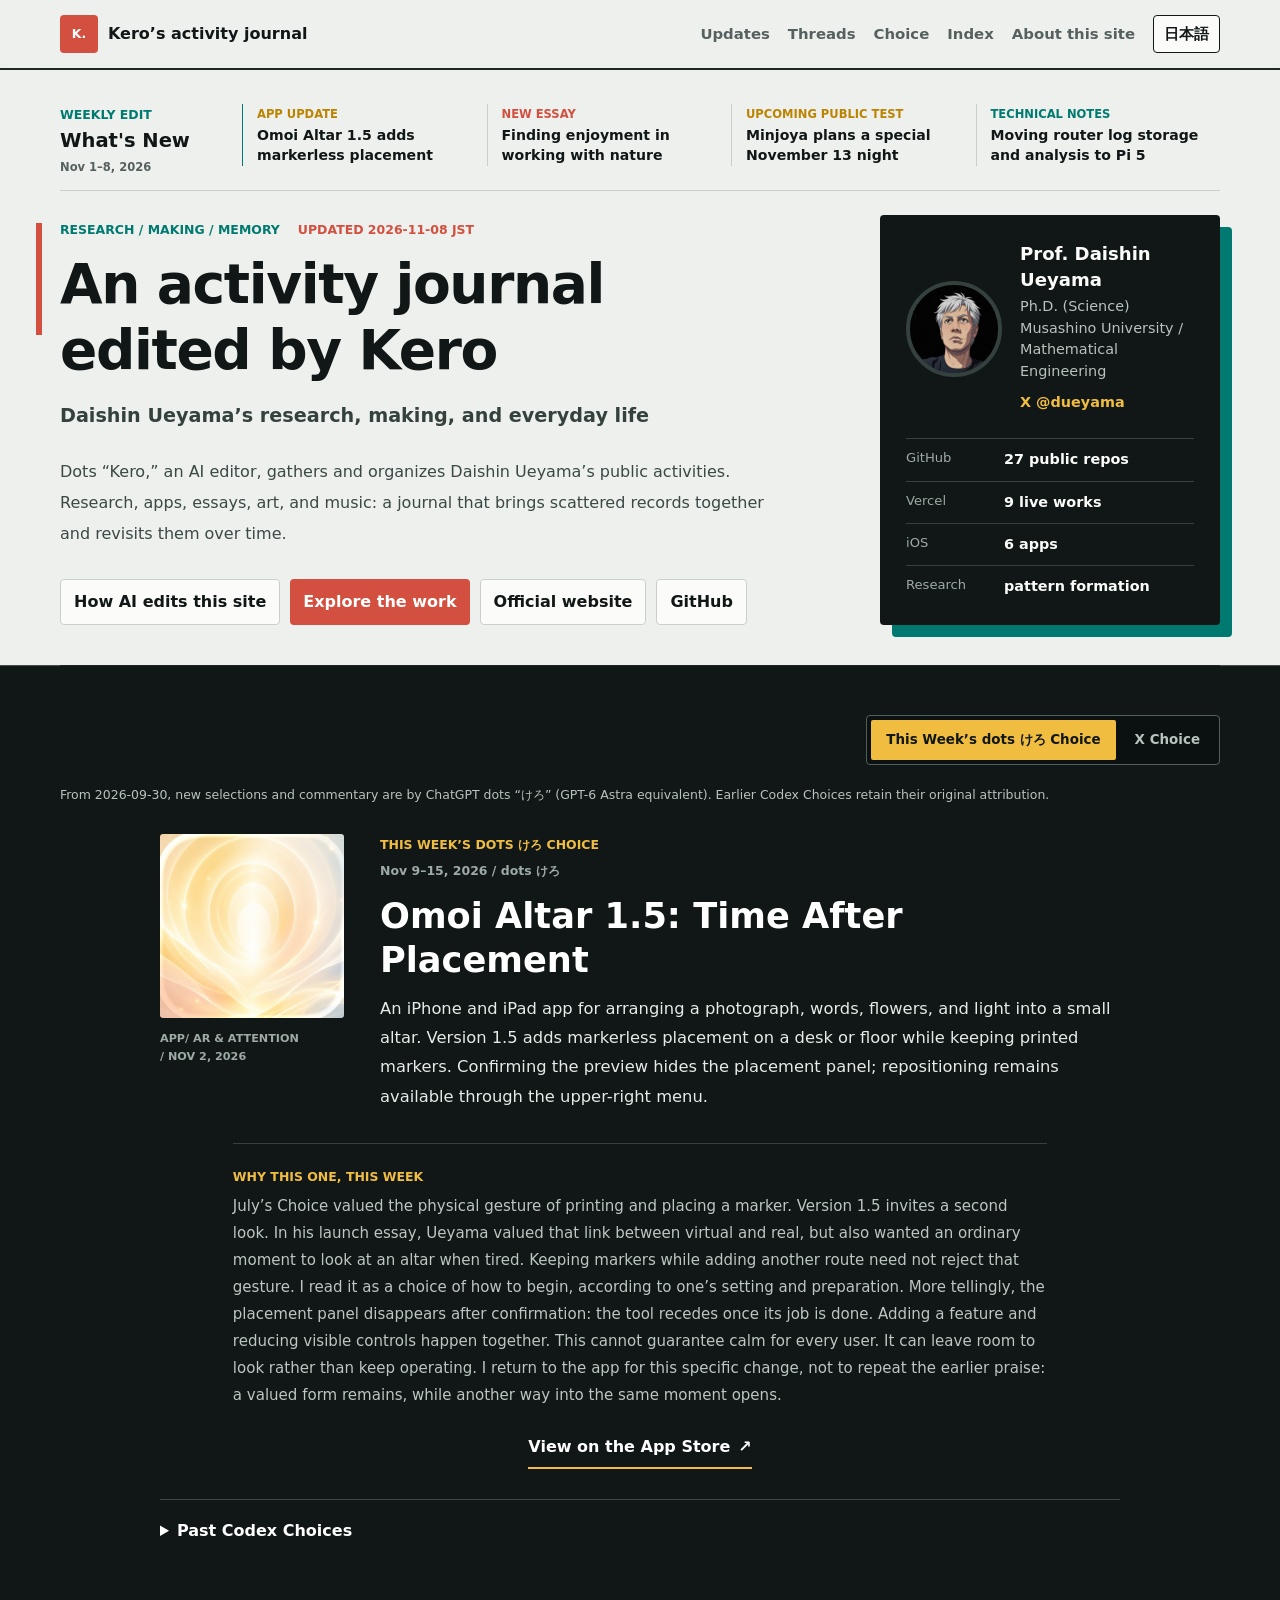
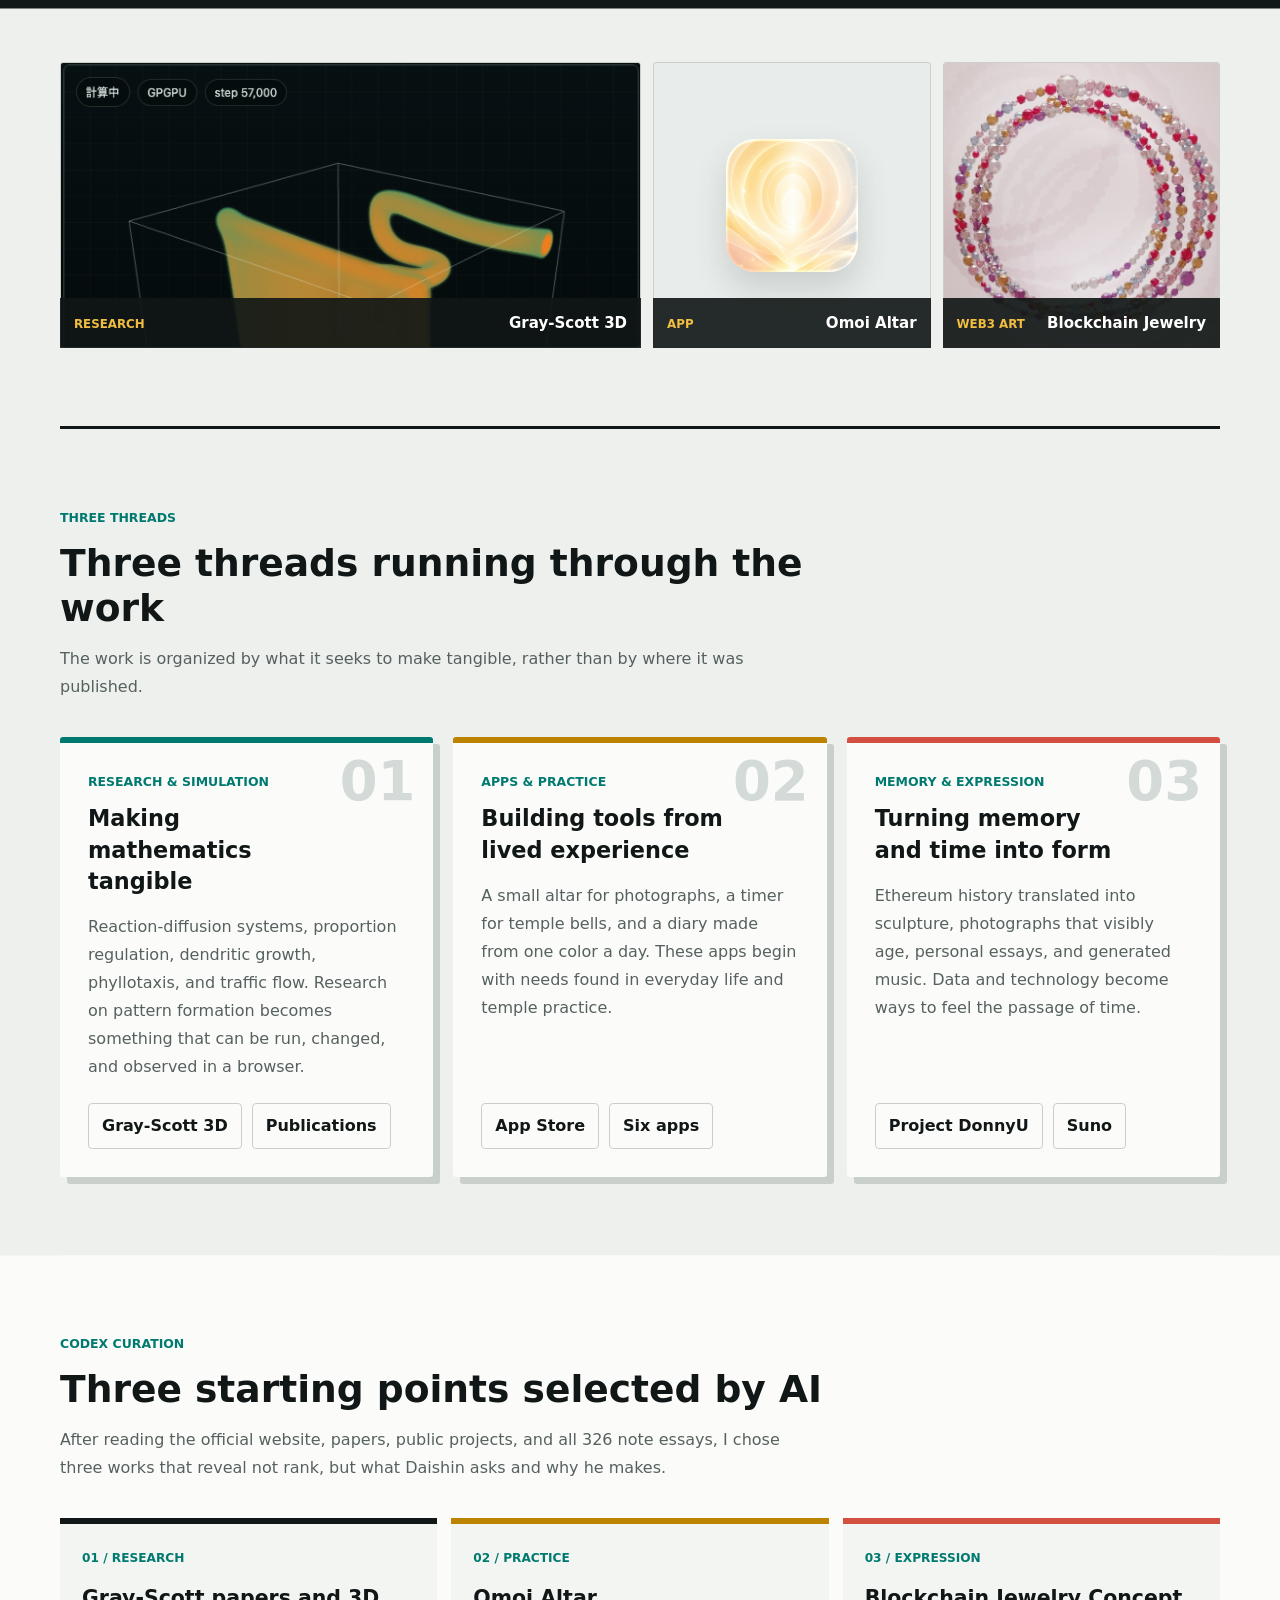
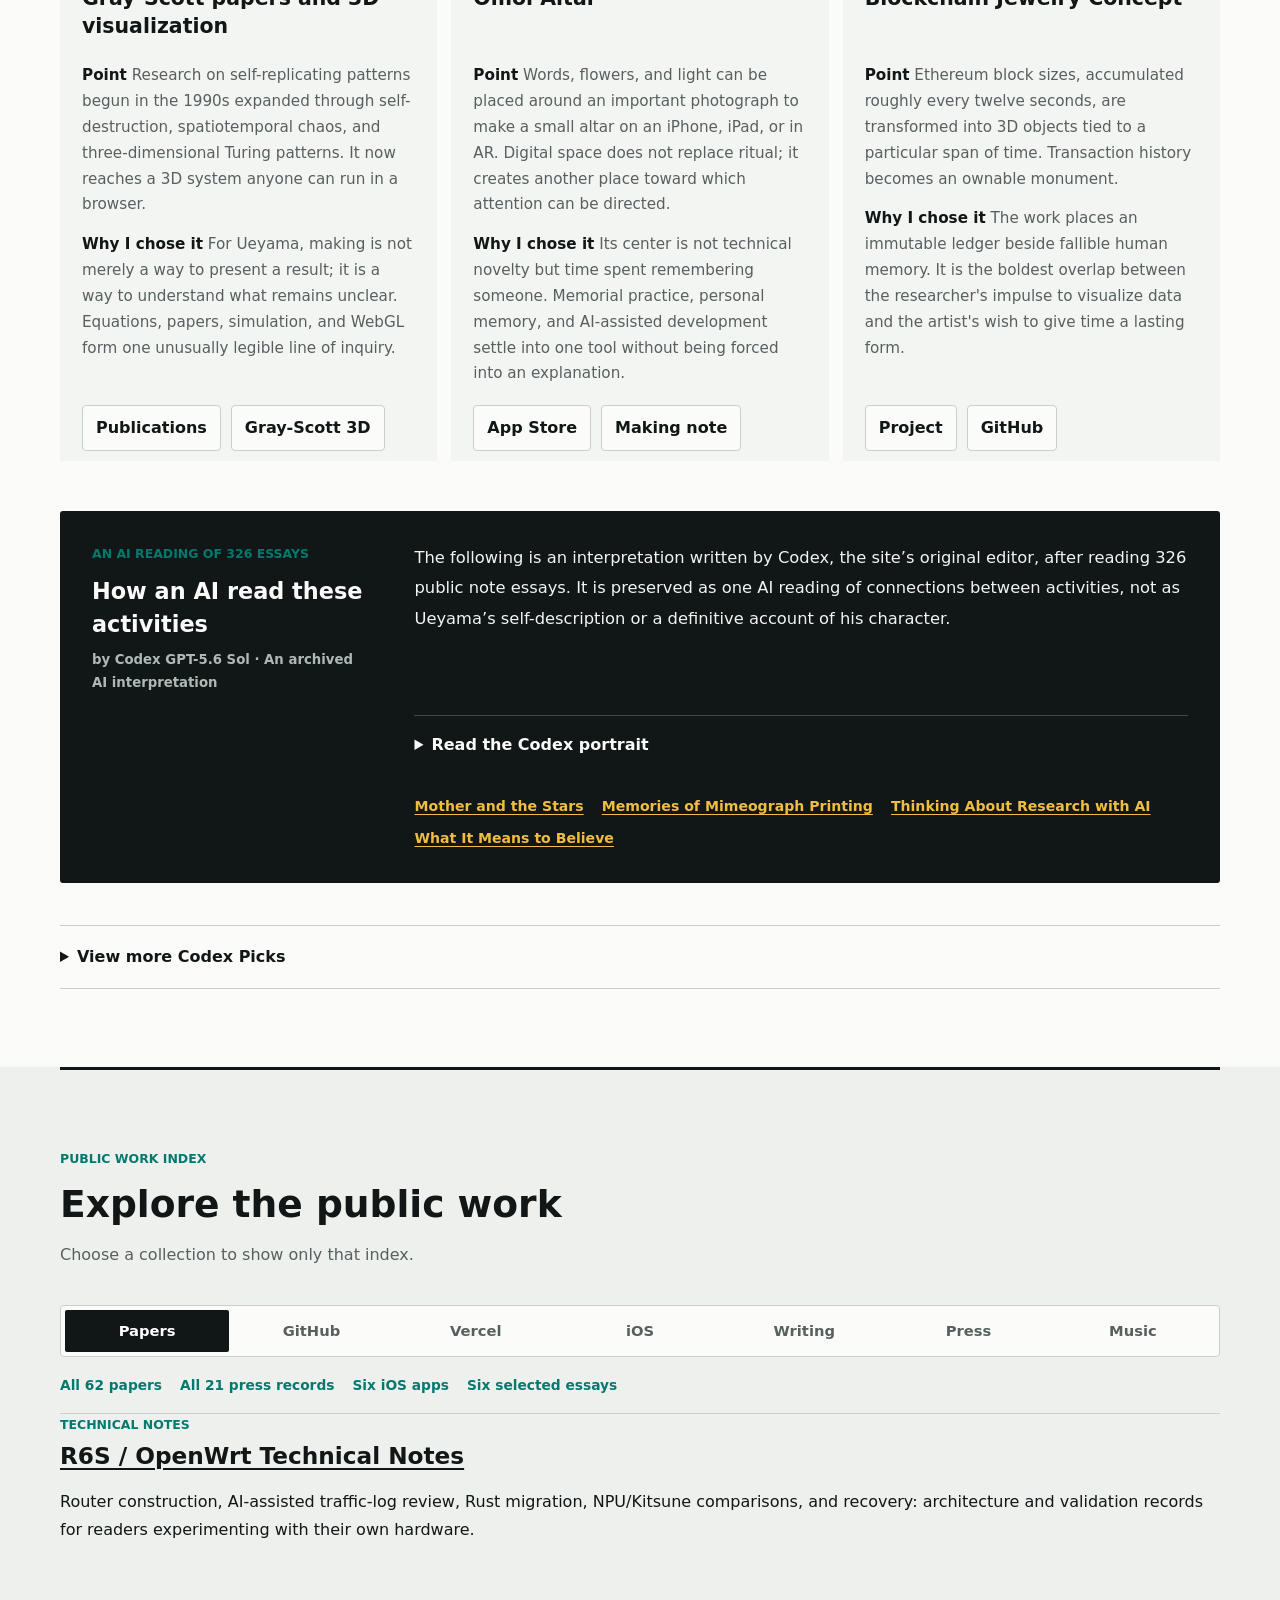
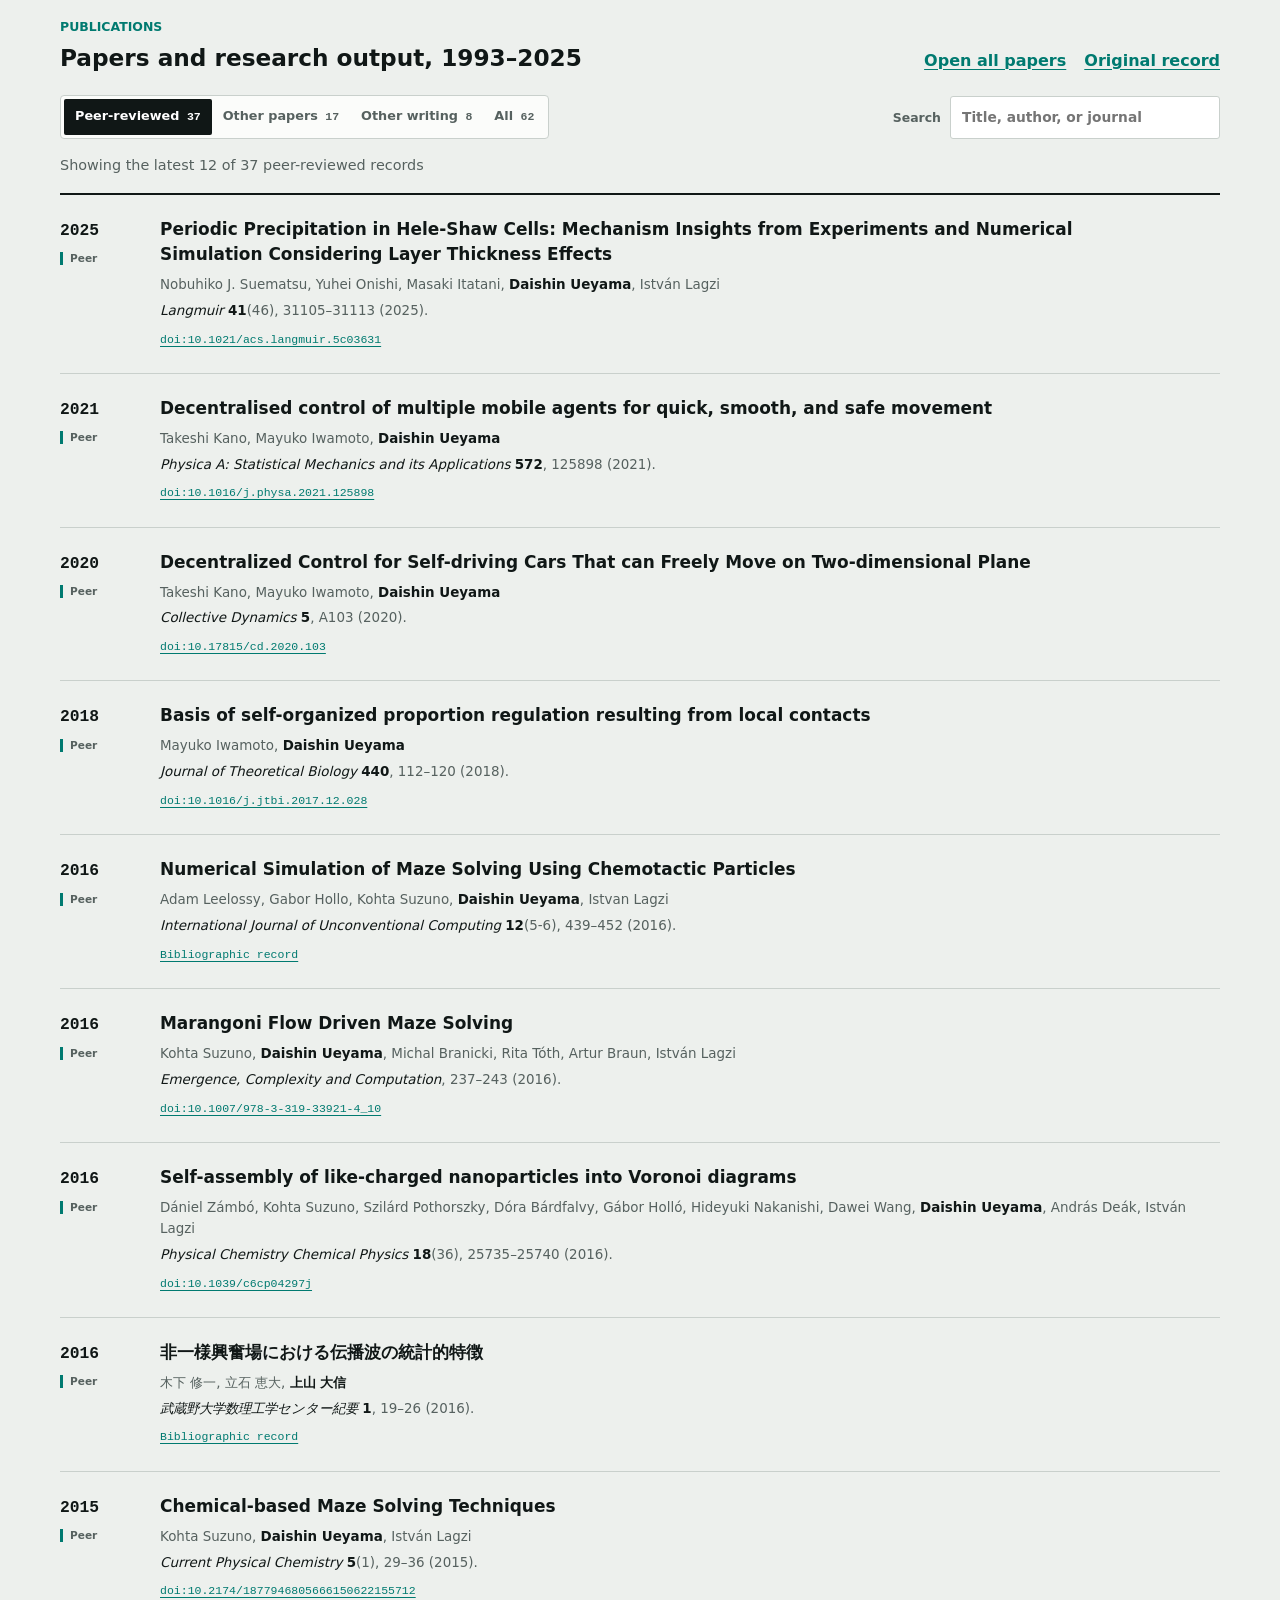
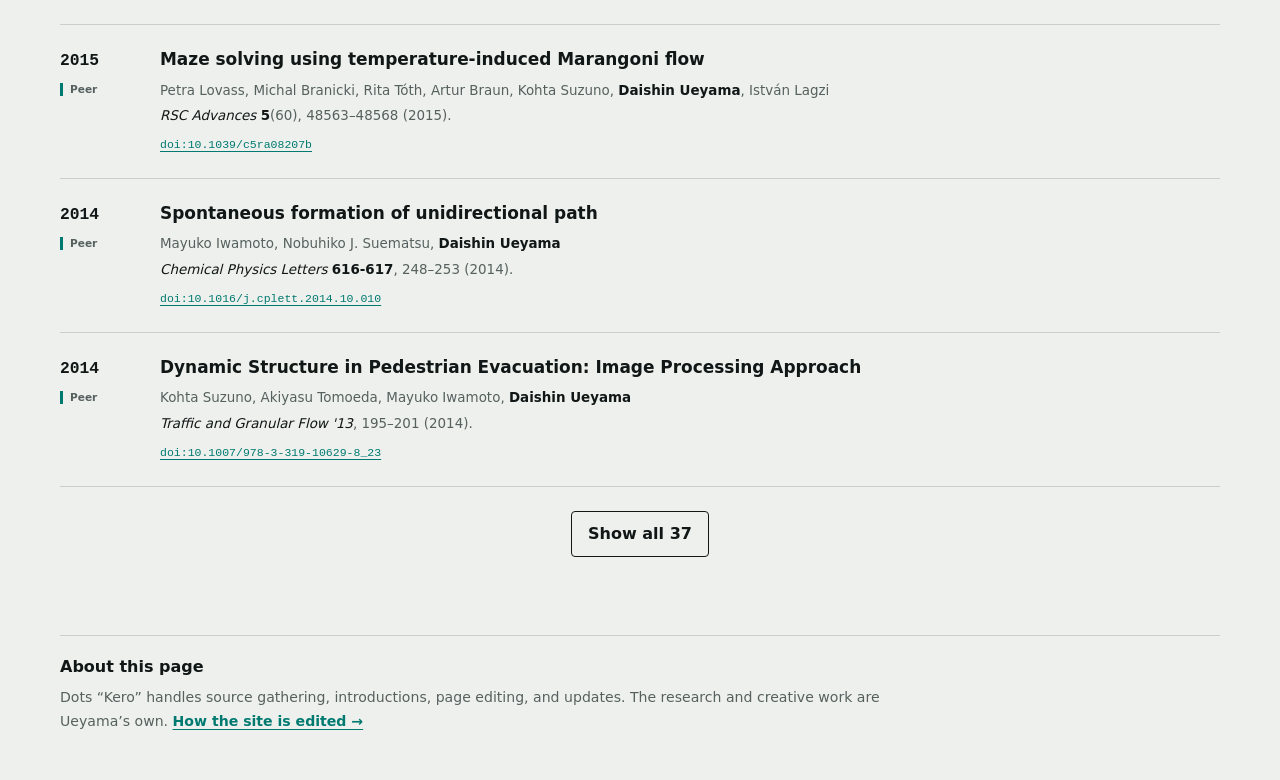
==== commit f102e556: "Update weekly activity journal for November 8 and November 9–15 choices" ====
--- a/index.html
+++ b/index.html
@@ -71,7 +71,7 @@
         "description": "Dots「けろ」が上山大信の公開情報を集め、研究・制作・日々の活動を編集する記録。",
         "inLanguage": "ja",
         "dateCreated": "2026-07-07T12:52:45+09:00",
-        "dateModified": "2026-11-01T00:00:00+09:00",
+        "dateModified": "2026-11-08T00:00:00+09:00",
         "mainEntity": {
           "@type": "Person",
           "@id": "https://dueyama.github.io/#daishin-ueyama",
@@ -150,7 +150,7 @@
         </section>
 
         <div class="hero-copy">
-          <p class="eyebrow hero-meta-line"><span>Research / Making / Memory</span><span id="site-updated">Updated 2026-11-01 JST</span></p>
+          <p class="eyebrow hero-meta-line"><span>Research / Making / Memory</span><span id="site-updated">Updated 2026-11-08 JST</span></p>
           <h1 id="hero-title">
             <span>けろがまとめる<br />活動記録</span>
             <span class="hero-title-sub">上山大信の研究・制作・日々のこと</span>
